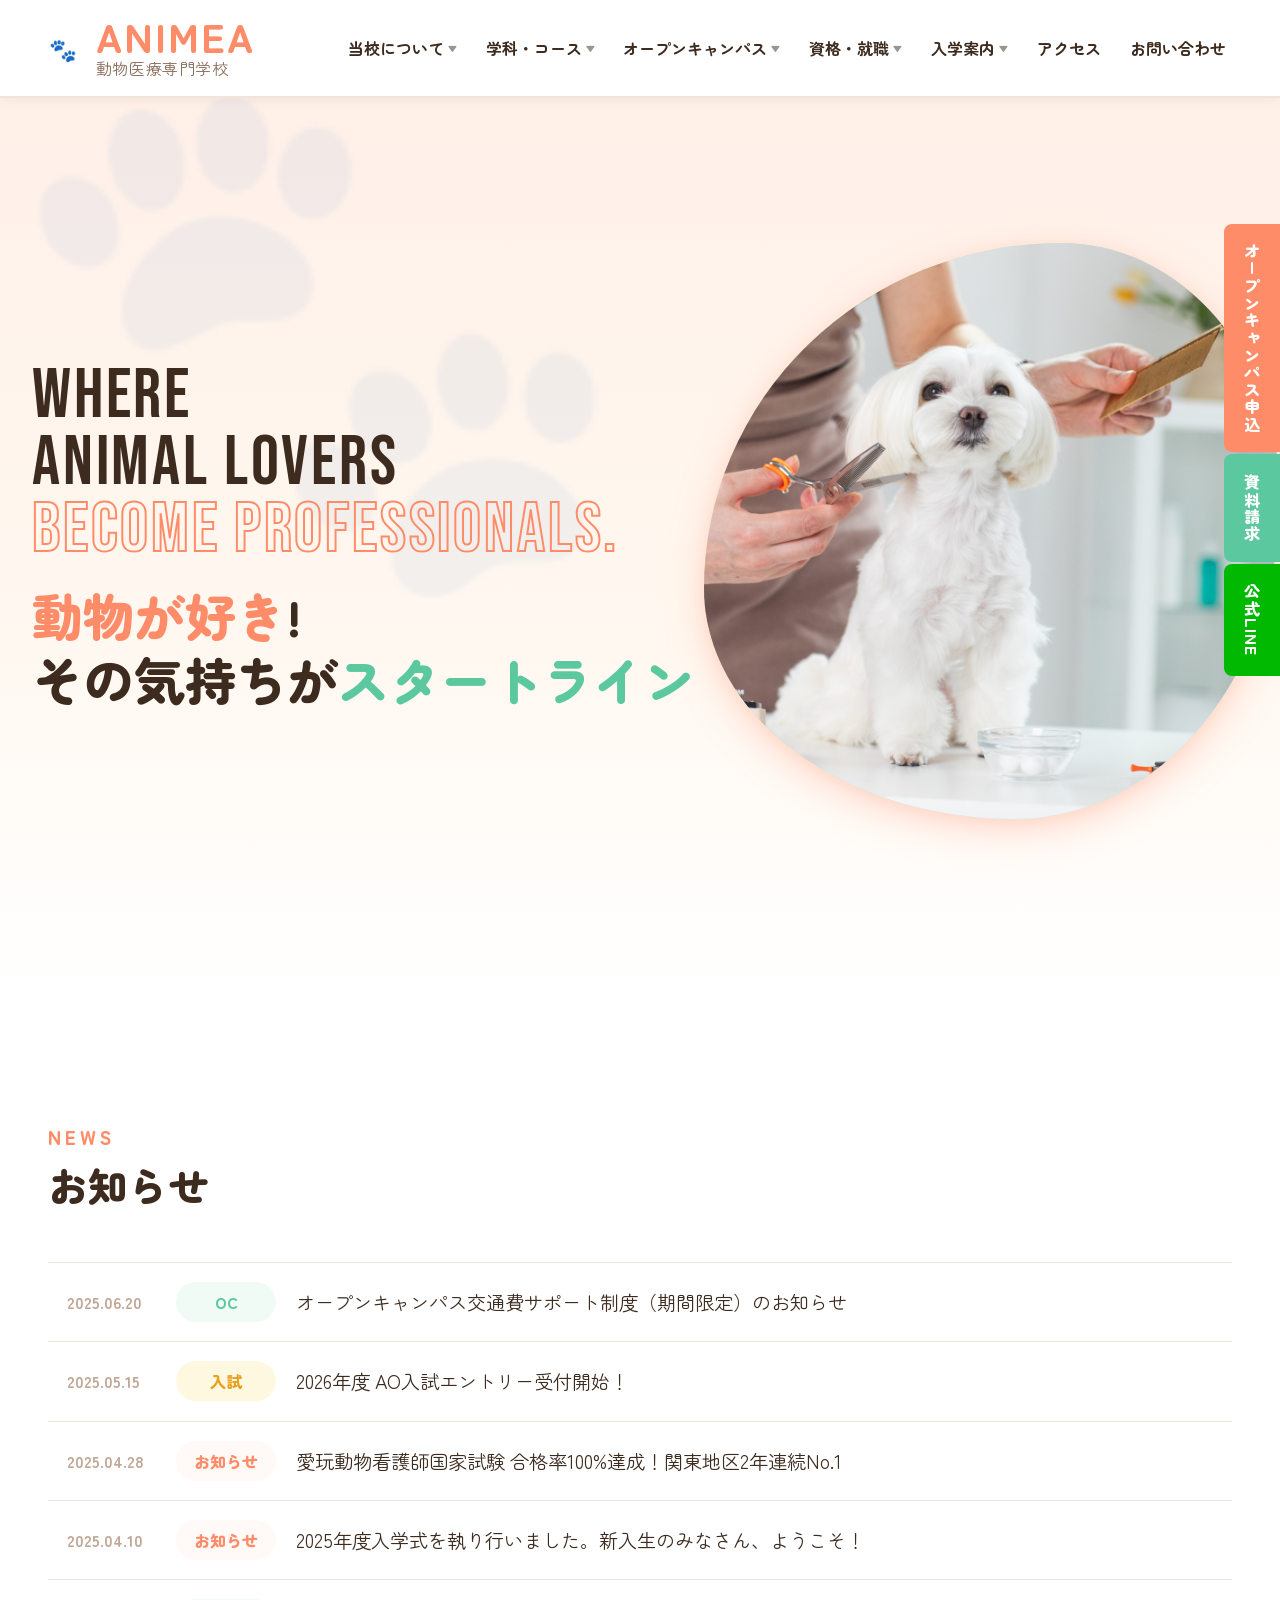
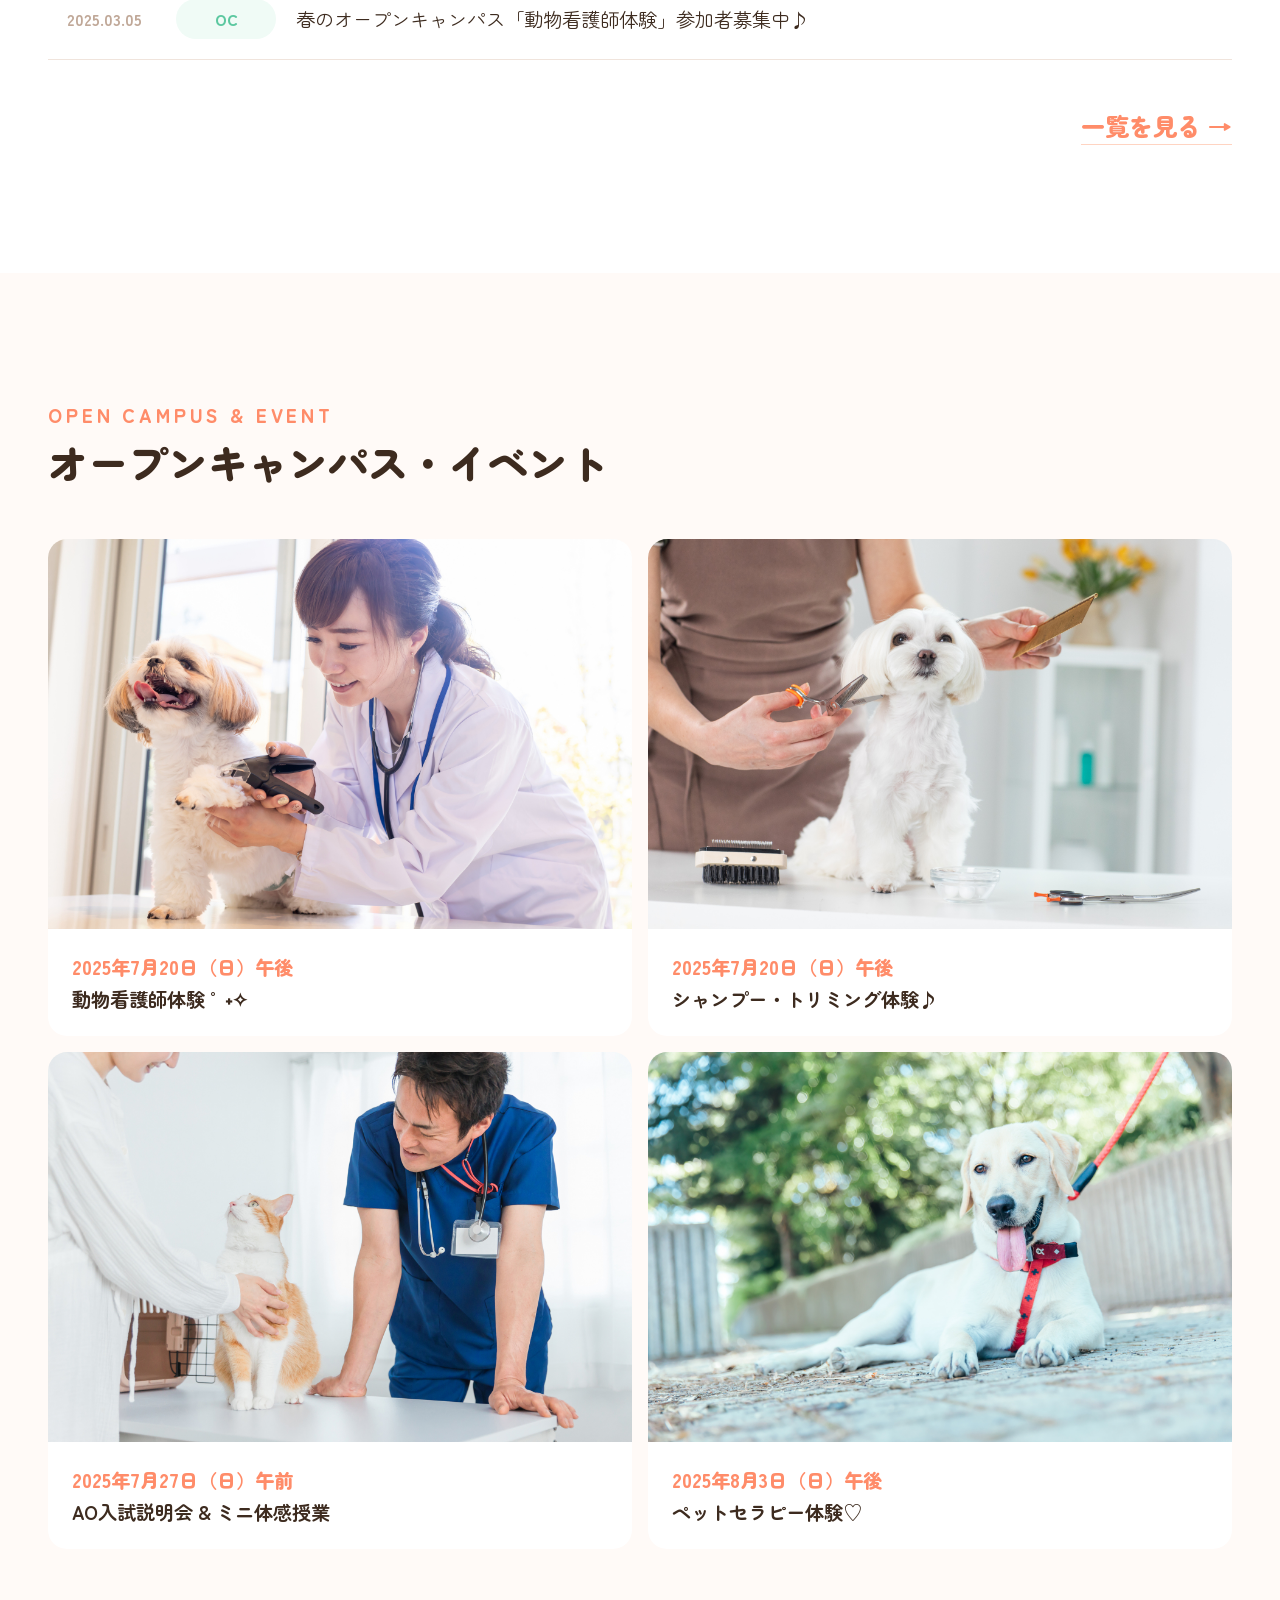
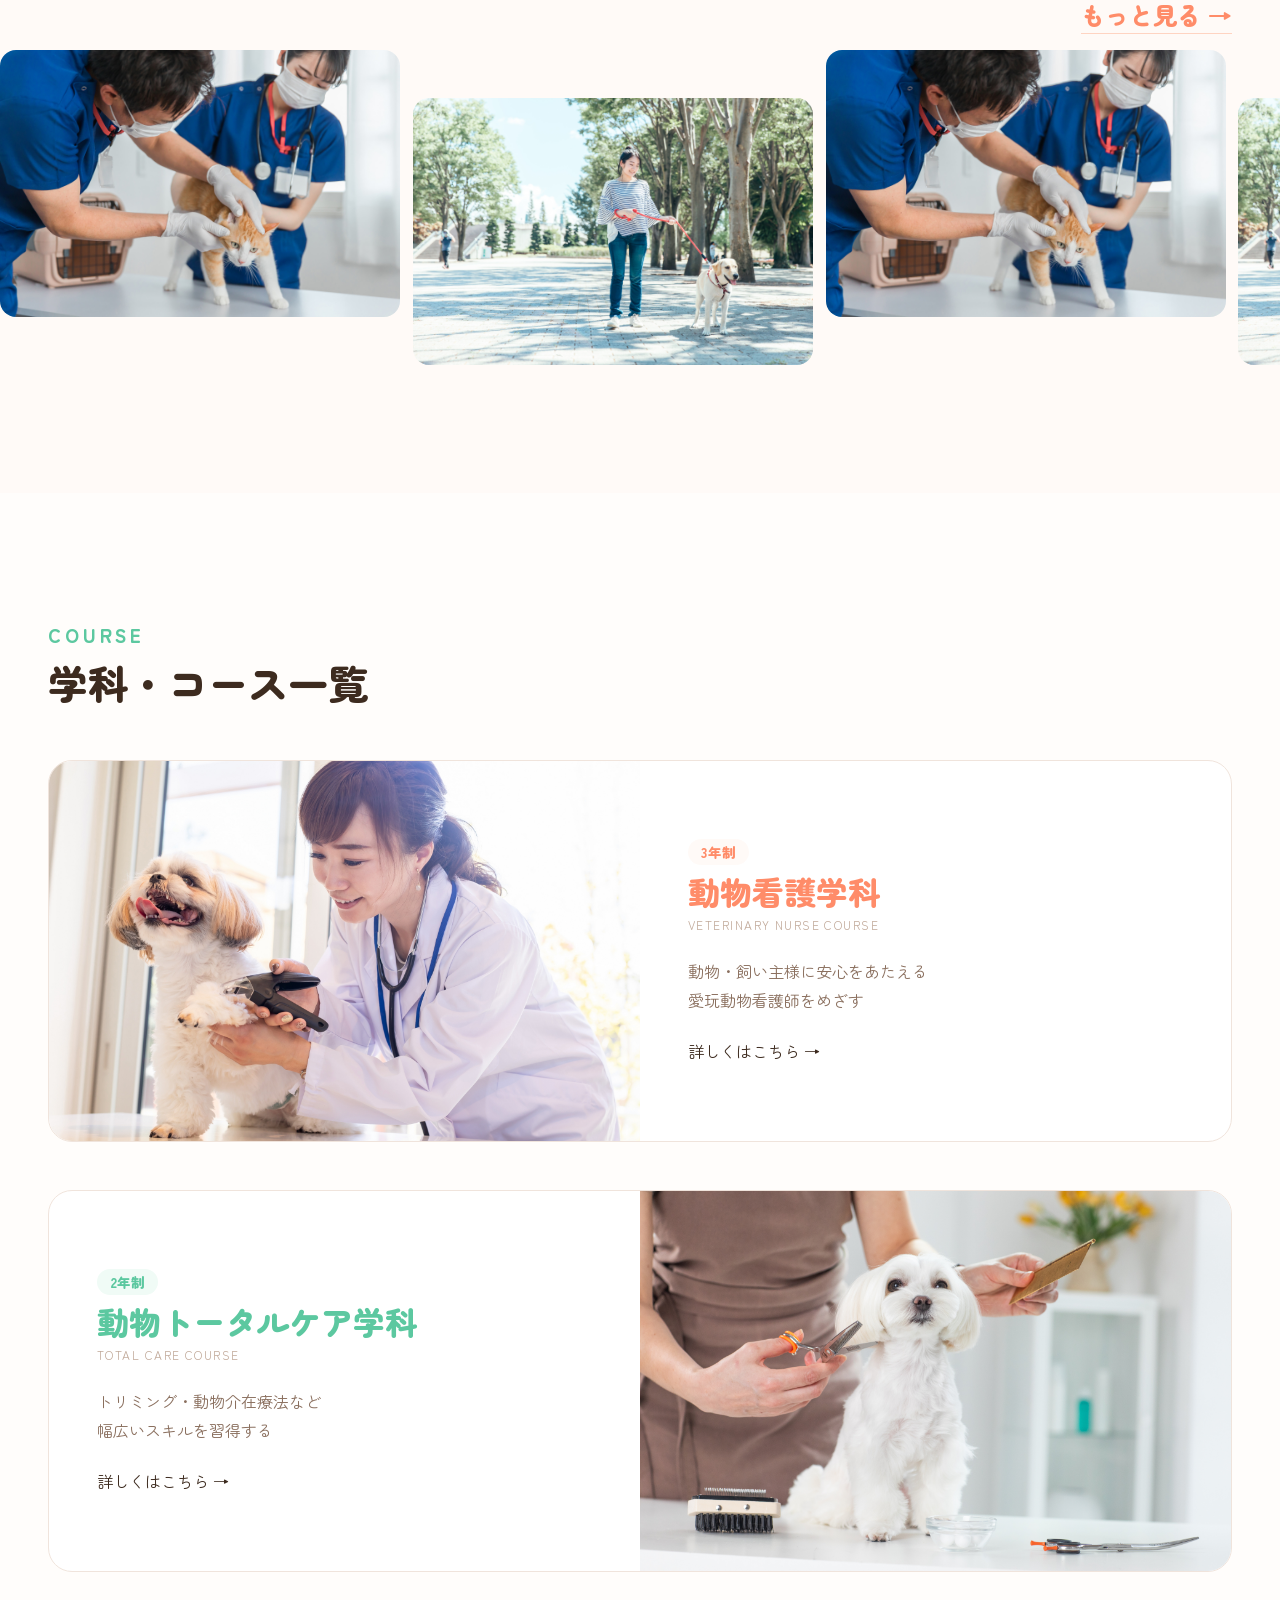
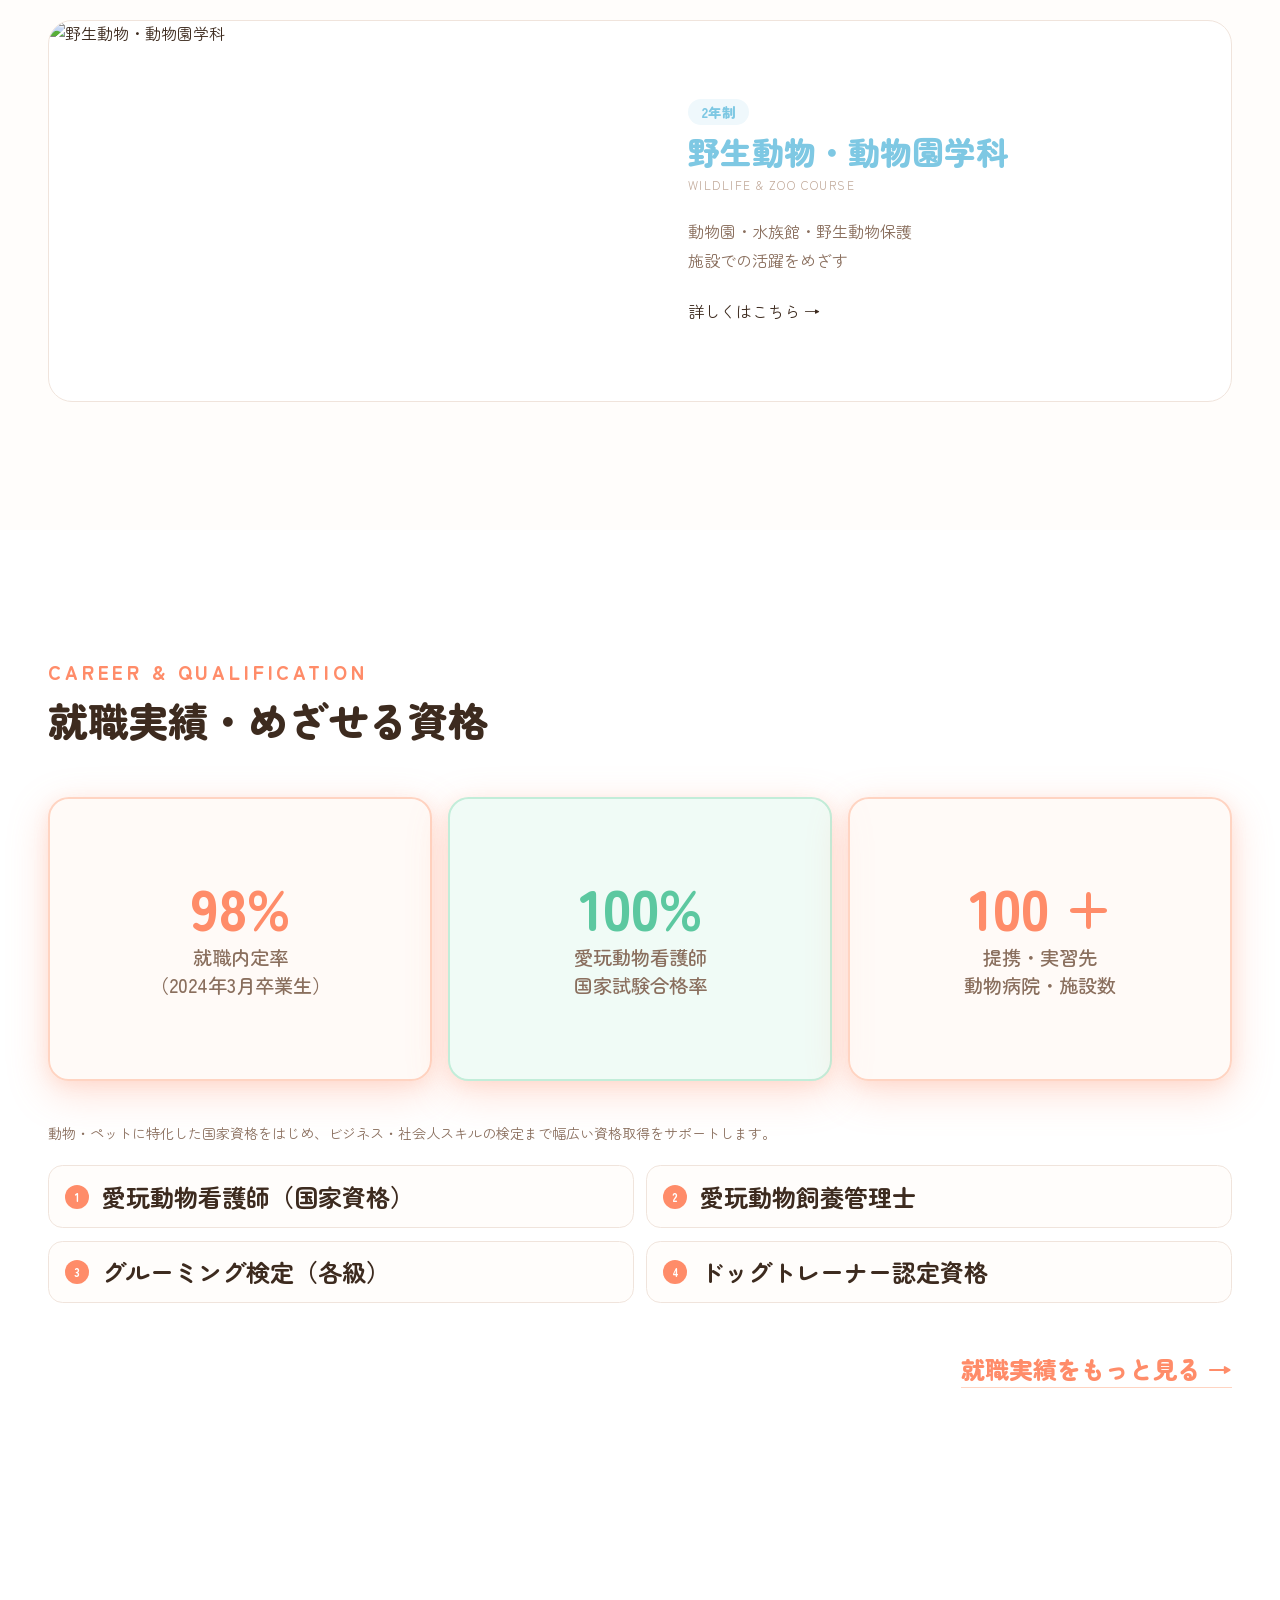
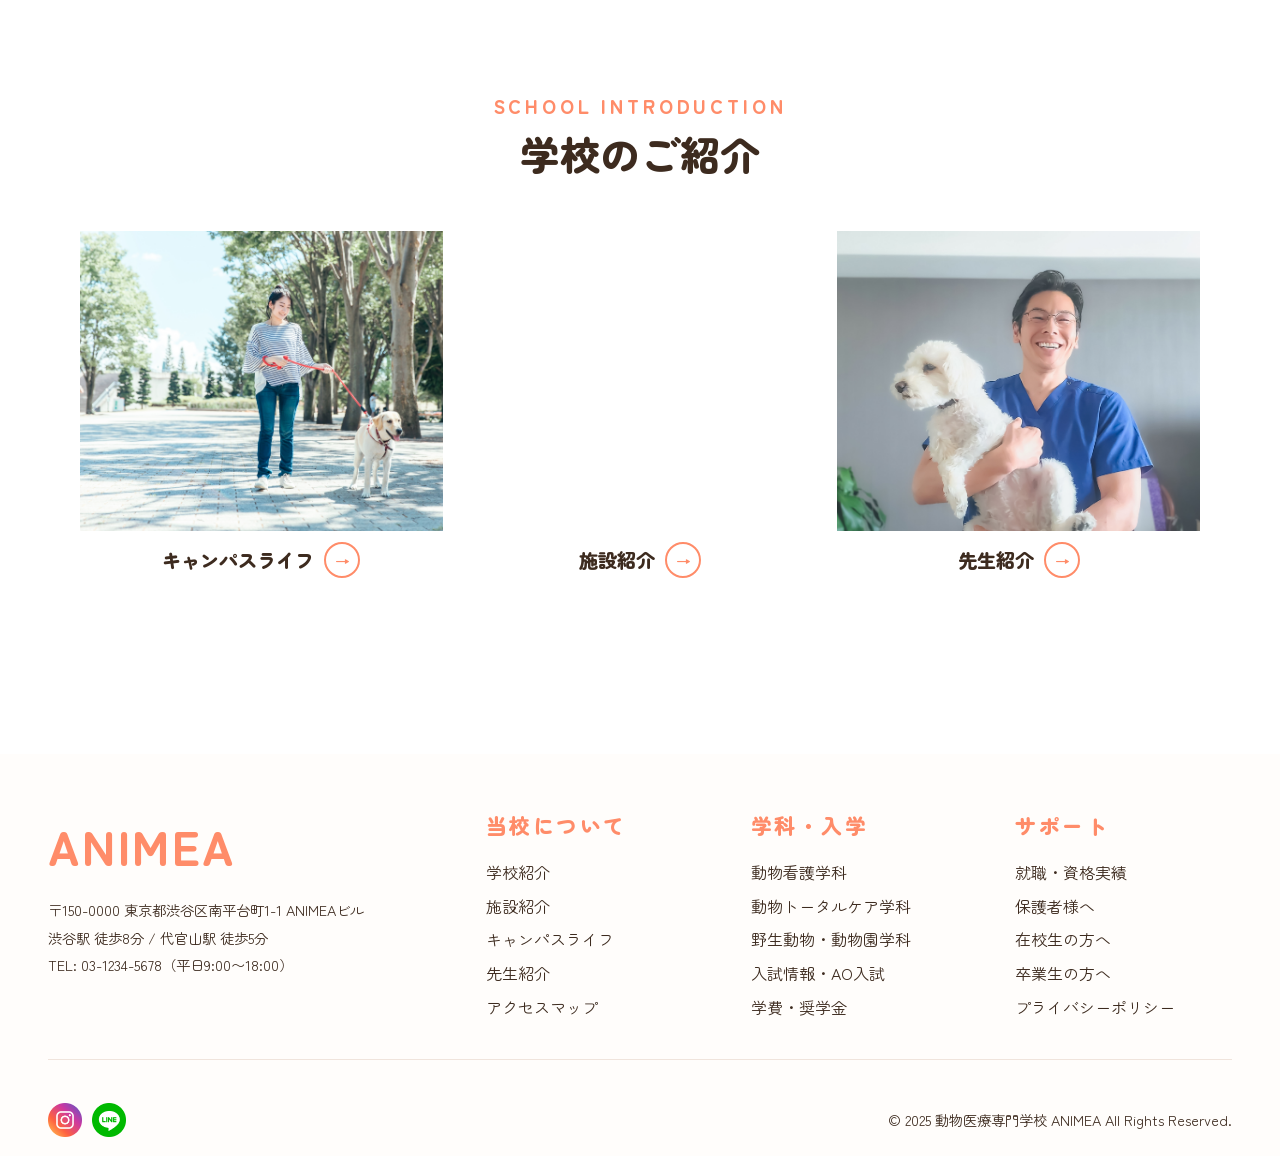
==== index.html @ 214a4a72 "campus-links" ====
<!doctype html>
<html lang="ja">
  <head>
    <meta charset="UTF-8" />
    <meta name="viewport" content="width=device-width, initial-scale=1.0" />
    <title>動物医療専門学校 ANIMEA</title>
    <meta
      name="description"
      content=" ANIMEAは、動物たちへの愛情をプロフェッショナルな力へと育てる専門学校。<br />
            あなたの「好き」を仕事にしよう！"
    />
    <!-- Google Fonts -->
    <link rel="preconnect" href="https://fonts.googleapis.com" />
    <link rel="preconnect" href="https://fonts.gstatic.com" crossorigin />
    <link
      href="https://fonts.googleapis.com/css2?family=Zen+Maru+Gothic&display=swap"
      rel="stylesheet"
    />
    <link href="https://fonts.googleapis.com/css2?family=Bebas+Neue&display=swap" rel="stylesheet">
    <!-- スタイルシート -->
    <link rel="stylesheet" href="style.css" />
  </head>
  <body>
    <!-- ===================================================
     HEADER
=================================================== -->
    <header id="header">
      <!-- メインヘッダー行 -->
      <div class="header-main">
        <!-- ロゴ -->
        <a href="/" class="logo">
          <div class="logo-icon">🐾</div>
          <div>
            <div class="logo-name">ANIMEA</div>
            <div class="logo-sub">動物医療専門学校</div>
          </div>
        </a>
        <!-- ハンバーガーボタン（1200px以下で表示） -->
        <button
          class="hamburger"
          id="hamburger"
          aria-label="メニューを開く"
          aria-expanded="false"
        >
          <span></span>
          <span></span>
          <span></span>
        </button>
        <!-- グローバルナビ -->
        <nav class="gnav-wrap" id="gnavWrap">
          <ul class="gnav">
            <li>
              <a href="#">当校について <span class="gnav-arrow">▼</span></a>
              <div class="dropdown">
                <a href="#">学校紹介</a>
                <a href="#">施設紹介</a>
                <a href="#">キャンパスライフ</a>
                <a href="#">先生紹介</a>
                <a href="#">クラブ・課外活動</a>
              </div>
            </li>
            <li>
              <a href="#">学科・コース <span class="gnav-arrow">▼</span></a>
              <div class="dropdown">
                <a href="#">動物看護学科</a>
                <a href="#">動物トータルケア学科</a>
                <a href="#">野生動物・動物園学科</a>
              </div>
            </li>
            <li>
              <a href="#"
                >オープンキャンパス <span class="gnav-arrow">▼</span></a
              >
              <div class="dropdown">
                <a href="#">OC・イベント一覧</a>
                <a href="#">オンラインOC</a>
                <a href="#">学校見学・個別相談</a>
                <a href="#">進路相談会</a>
              </div>
            </li>
            <li>
              <a href="#">資格・就職 <span class="gnav-arrow">▼</span></a>
              <div class="dropdown">
                <a href="#">めざせる資格</a>
                <a href="#">就職実績</a>
                <a href="#">卒業生メッセージ</a>
              </div>
            </li>
            <li>
              <a href="#">入学案内 <span class="gnav-arrow">▼</span></a>
              <div class="dropdown">
                <a href="#">入試情報</a>
                <a href="#">AO入試</a>
                <a href="#">募集要項</a>
                <a href="#">学費・奨学金</a>
                <a href="#">エントリーフォーム</a>
              </div>
            </li>
            <li><a href="#">アクセス</a></li>
            <li><a href="#">お問い合わせ</a></li>
          </ul>
        </nav>
      </div>
    </header>

    <!-- 固定サイドボタン -->
    <div class="side-btns">
      <a href="#" class="side-btn side-oc">オープンキャンパス申込</a>
      <a href="#" class="side-btn side-doc">資料請求</a>
      <a href="#" class="side-btn side-line">公式LINE</a>
    </div>

    <!-- ===================================================
     HERO / メインビジュアル
=================================================== -->
    <section class="hero">
      <div class="hero-bg-paw">🐾</div>
      <div class="hero-inner">
        <!-- テキスト -->
        <div class="hero-text">
          <div class="hero-en-catch">
  <span>WHERE</span>
  <span>ANIMAL LOVERS</span>
  <span class="hero-en-accent">BECOME PROFESSIONALS.</span>
</div>
          <h1 class="hero-title">
            <span class="c-pink">動物が好き</span>!<br />
            その気持ちが<span class="c-green">スタートライン</span>
          </h1>
        </div>

        <!-- ビジュアル -->
        <div class="hero-visual">
          <div class="hero-img" id="heroSlider">
            <div class="hero-slide active">
              <div class="hero-slide-placeholder slide-bg-1">
                <img src="image/nursing.jpg" alt="" />
              </div>
            </div>
            <div class="hero-slide">
              <div class="hero-slide-placeholder slide-bg-2">
                <img src="image/trimming.jpg" alt="" />
              </div>
            </div>
            <div class="hero-slide">
              <div class="hero-slide-placeholder slide-bg-2">
                <img src="image/teacher.jpg" alt="" />
              </div>
            </div>
          
    </div>
      </div>
    </section>

    <!-- ===================================================
     お知らせ
=================================================== -->
    <section class="section" id="news">
      <div class="container">
        <div class="sec-head reveal">
          <div class="sec-head-left">
            <div class="sec-en">NEWS</div>
            <div class="sec-title">お知らせ</div>
          </div>
          
        </div>
        <div class="news-list reveal">
          <div class="news-item">
            <span class="news-date">2025.06.20</span>
            <span class="news-tag oc">OC</span>
            <span class="news-text"
              >オープンキャンパス交通費サポート制度（期間限定）のお知らせ</span
            >
          </div>
          <div class="news-item">
            <span class="news-date">2025.05.15</span>
            <span class="news-tag nyuushi">入試</span>
            <span class="news-text">2026年度 AO入試エントリー受付開始！</span>
          </div>
          <div class="news-item">
            <span class="news-date">2025.04.28</span>
            <span class="news-tag">お知らせ</span>
            <span class="news-text"
              >愛玩動物看護師国家試験 合格率100%達成！関東地区2年連続No.1</span
            >
          </div>
          <div class="news-item">
            <span class="news-date">2025.04.10</span>
            <span class="news-tag">お知らせ</span>
            <span class="news-text"
              >2025年度入学式を執り行いました。新入生のみなさん、ようこそ！</span
            >
          </div>
          <div class="news-item">
            <span class="news-date">2025.03.05</span>
            <span class="news-tag oc">OC</span>
            <span class="news-text"
              >春のオープンキャンパス「動物看護師体験」参加者募集中♪</span
            >
          </div>
        </div>
        <div style="text-align: right; margin-top: 3rem">
        <a href="#" class="more-link">一覧を見る →</a>
      </div>
      </div>
      
      
    </section>

    <!-- ===================================================
     オープンキャンパス・イベント
=================================================== -->
    <section class="section" id="oc">
      <div class="container">
        <div class="sec-head reveal">
          <div class="sec-head-left">
            <div class="sec-en">OPEN CAMPUS &amp; EVENT</div>
            <div class="sec-title">オープンキャンパス・イベント</div>
          </div>

        </div>
        <div class="oc-grid">
          <div class="oc-card reveal d1">
            <div class="oc-thumb">
              <img src="image/nursing.jpg" alt="" />
            </div>
            <div class="oc-body">
              <div class="oc-date">2025年7月20日（日）午後</div>
              <div class="oc-name">動物看護師体験 °˖✧</div>
            </div>
          </div>
          <div class="oc-card reveal d2">
            <div class="oc-thumb">
              <img src="image/trimming.jpg" alt="" />
            </div>
            <div class="oc-body">
              <div class="oc-date">2025年7月20日（日）午後</div>
              <div class="oc-name">シャンプー・トリミング体験♪</div>
            </div>
          </div>
          <div class="oc-card reveal d3">
            <div class="oc-thumb">
              <img src="image/AO.jpg" alt="" />
            </div>
            <div class="oc-body">
              <div class="oc-date">2025年7月27日（日）午前</div>
              <div class="oc-name">AO入試説明会 &amp; ミニ体感授業</div>
            </div>
          </div>
          <div class="oc-card reveal d4">
            <div class="oc-thumb">
              <img src="image/therapy.jpg" alt="" />
            </div>
            <div class="oc-body">
              <div class="oc-date">2025年8月3日（日）午後</div>
              <div class="oc-name">ペットセラピー体験♡</div>
            </div>
          </div>
        </div>
        <div style="text-align: right; margin-top: 3rem">
        <a href="#" class="more-link">もっと見る →</a>
      </div>
      </div>
      <div style="overflow: hidden">
        <div class="gallery-track">
          <div class="gallery-photo">
            <img src="image/campus1.jpg" alt="キャンパスの様子" />
          </div>
          <div class="gallery-photo">
            <img src="image/campus2.jpg" alt="キャンパスの様子" />
          </div>
          <div class="gallery-photo">
            <img src="image/campus1.jpg" alt="キャンパスの様子" />
          </div>
          <div class="gallery-photo">
            <img src="image/campus2.jpg" alt="キャンパスの様子" />
          </div>
          <div class="gallery-photo">
            <img src="image/campus1.jpg" alt="キャンパスの様子" />
          </div>
          <div class="gallery-photo">
            <img src="image/campus2.jpg" alt="キャンパスの様子" />
          </div>
        </div>
            
    </section>



    <!-- ===================================================
     学科・コース紹介
=================================================== -->
    <section class="section" id="course">
      <div class="container">
        <div class="sec-head reveal">
          <div class="sec-head-left">
            <div class="sec-en green">COURSE</div>
            <div class="sec-title">学科・コース一覧</div>
          </div>
        </div>
        <div class="course-list"> 
          <!-- 動物看護学科 -->
           <div class="course-item reveal d1">
    <div class="course-item-img">
      <img src="image/nursing.jpg" alt="動物看護学科">
    </div>
    <div class="course-item-body">
      <div class="course-item-head" data-color="peach">
        <span class="course-year">3年制</span>
        <div class="course-name">動物看護学科</div>
        <div class="course-name-en">VETERINARY NURSE COURSE</div>
      </div>
      <p class="course-item-desc">動物・飼い主様に安心をあたえる<br>愛玩動物看護師をめざす</p>
      <a href="#" class="course-link">詳しくはこちら <span>→</span></a>
    </div>
  </div>

  <!-- 動物トータルケア学科 -->
  <div class="course-item reverse reveal d2">
    <div class="course-item-img">
      <img src="image/trimming.jpg" alt="動物トータルケア学科">
    </div>
    <div class="course-item-body">
      <div class="course-item-head" data-color="green">
        <span class="course-year">2年制</span>
        <div class="course-name">動物トータルケア学科</div>
        <div class="course-name-en">TOTAL CARE COURSE</div>
      </div>
      <p class="course-item-desc">トリミング・動物介在療法など<br>幅広いスキルを習得する</p>
      <a href="#" class="course-link g">詳しくはこちら <span>→</span></a>
    </div>
  </div>

  <!-- 野生動物・動物園学科 -->
  <div class="course-item reveal d3">
    <div class="course-item-img">
      <img src="image/zoo.jpg" alt="野生動物・動物園学科">
    </div>
    <div class="course-item-body">
      <div class="course-item-head" data-color="sky">
        <span class="course-year">2年制</span>
        <div class="course-name">野生動物・動物園学科</div>
        <div class="course-name-en">WILDLIFE &amp; ZOO COURSE</div>
      </div>
      <p class="course-item-desc">動物園・水族館・野生動物保護<br>施設での活躍をめざす</p>
      <a href="#" class="course-link s">詳しくはこちら <span>→</span></a>
    </div>
  </div>

</div>
</div>
    </section>

    <!-- ===================================================
     就職・資格実績
=================================================== -->
    <section class="section" id="career">
      <div class="container">
        <div class="sec-head reveal">
          <div class="sec-head-left">
            <div class="sec-en">CAREER &amp; QUALIFICATION</div>
            <div class="sec-title">就職実績・めざせる資格</div>
          </div>
        </div>
        <div class="career-inner">
          <!-- 数字 -->
          <div class="reveal">
            <div class="career-nums">
              <div class="cnum-card">
                <div class="cnum-n">98%</div>
                <div class="cnum-l">就職内定率<br />（2024年3月卒業生）</div>
              </div>
              <div class="cnum-card g">
                <div class="cnum-n">100%</div>
                <div class="cnum-l">愛玩動物看護師<br />国家試験合格率</div>
              </div>
              <div class="cnum-card">
                <div class="cnum-n">100 +</div>
                <div class="cnum-l">提携・実習先<br />動物病院・施設数</div>
              </div>
          </div>

          <!-- 資格 -->
          <div class="reveal">
            <p
              style="
                font-size: 0.88rem;
                color: var(--text-mid);
                line-height: 1.8;
                margin-bottom: 1.2rem;
              "
            >
              動物・ペットに特化した国家資格をはじめ、ビジネス・社会人スキルの検定まで幅広い資格取得をサポートします。
            </p>
            <div class="qual-list">
              <div class="qual-item">
                <div class="qual-num">1</div>
                <div class="qual-name">愛玩動物看護師（国家資格）</div>
              </div>
              <div class="qual-item">
                <div class="qual-num">2</div>
                <div class="qual-name">愛玩動物飼養管理士</div>
              </div>
              <div class="qual-item">
                <div class="qual-num">3</div>
                <div class="qual-name">グルーミング検定（各級）</div>
              </div>
              <div class="qual-item">
                <div class="qual-num">4</div>
                <div class="qual-name">ドッグトレーナー認定資格</div>
              </div>
            </div>
          </div>
        </div>
        <div style="text-align: right; margin-top: 3rem">
        <a href="#" class="more-link">就職実績をもっと見る →</a>
      </div>
      </div>
      
    </section>

    <!-- ===================================================
    キャンパスライフ ナビバナー
　　=================================================== -->
    <section class="section" id="campus-links">
      <div class="container">
        <div class="sec-head campus reveal">
          <div class="sec-head-left">
            <div class="sec-en">SCHOOL INTRODUCTION</div>
            <div class="sec-title">学校のご紹介</div>
          </div>
        </div>
        <div class="campus-grid">
          <a href="#" class="campus-btn reveal d1">
            <div class="campus-btn-icon">
              <img src="image/campus2.jpg" alt="" />
            </div>
            <div class="campus-btn-ja">キャンパスライフ</div>
          </a>
          <a href="#" class="campus-btn reveal d2">
            <div class="campus-btn-icon">
              <img src="image/facility.jpeg" alt="" />
            </div>
            <div class="campus-btn-ja">施設紹介</div>
          </a>
          <a href="#" class="campus-btn reveal d3">
            <div class="campus-btn-icon">
              <img src="image/teacher.jpg" alt="" />
            </div>
            <div class="campus-btn-ja">先生紹介</div>
          </a>
        </div>
      </div>
    </section>

    <!-- ===================================================
     FOOTER
=================================================== -->
    <footer>
      <div class="ft-inner">
        <div class="ft-top">
          <!-- ブランド -->
          <div>
            <div class="ft-logo">
              <div class="ft-logo-name">ANIMEA</div>
            </div>
            <p class="ft-address">
              〒150-0000 東京都渋谷区南平台町1-1 ANIMEAビル<br />
              渋谷駅 徒歩8分 / 代官山駅 徒歩5分<br />
              TEL: 03-1234-5678（平日9:00〜18:00）<br />
            </p>
          </div>

          <!-- リンク：当校について -->
          <div>
            <div class="ft-col-title">当校について</div>
            <ul class="ft-col-links">
              <li><a href="#">学校紹介</a></li>
              <li><a href="#">施設紹介</a></li>
              <li><a href="#">キャンパスライフ</a></li>
              <li><a href="#">先生紹介</a></li>
              <li><a href="#">アクセスマップ</a></li>
            </ul>
          </div>

          <!-- リンク：学科・入学 -->
          <div>
            <div class="ft-col-title">学科・入学</div>
            <ul class="ft-col-links">
              <li><a href="#">動物看護学科</a></li>
              <li><a href="#">動物トータルケア学科</a></li>
              <li><a href="#">野生動物・動物園学科</a></li>
              <li><a href="#">入試情報・AO入試</a></li>
              <li><a href="#">学費・奨学金</a></li>
            </ul>
          </div>

          <!-- リンク：サポート -->
          <div>
            <div class="ft-col-title">サポート</div>
            <ul class="ft-col-links">
              <li><a href="#">就職・資格実績</a></li>
              <li><a href="#">保護者様へ</a></li>
              <li><a href="#">在校生の方へ</a></li>
              <li><a href="#">卒業生の方へ</a></li>
              <li><a href="#">プライバシーポリシー</a></li>
            </ul>
          </div>
        </div>

        <!-- コピーライト -->
        <div class="ft-bottom">
          <div class="ft-sns">
            <a href="#">
              <img src="image/instagram_logo.png" alt="公式Instagram" />
            </a>
            <a href="#">
              <img src="image/line_logo_icon.png" alt="公式LINE" />
            </a>
          </div>
          <div>© 2025 動物医療専門学校 ANIMEA All Rights Reserved.</div>
        </div>
      </div>
    </footer>

    <!-- JavaScript -->
    <script src="script.js"></script>
  </body>
</html>
---- style.css ----
/* ===================================================
   CSS CUSTOM PROPERTIES（カラー変数）
=================================================== */
:root {
  --peach:     #FF8C69;
  --peach-d:   #E8714E;
  --peach-lt:  #FFD4C2;
  --peach-bg:  #fff5f083;
  --mint:      #5CC8A0;
  --mint-lt:   #C2EDD9;
  --mint-bg:   #F0FBF6;
  --yellow:    #FFD166;
  --sky:       #7EC8E3;
  --cream:     #fffbf781;
  --border:    #F0E4DC;
  --text:      #3D2B1F;
  --text-mid:  #8A6F5E;
  --text-lt:   #C0A898;
  --white:     #ffffff88;
}

/* ===================================================
   RESET & BASE
=================================================== */
* { margin: 0; padding: 0; box-sizing: border-box; }
html { scroll-behavior: smooth; }
body {
  font-family: "Zen Maru Gothic",'M PLUS Rounded 1c', 'Noto Sans JP', sans-serif;
  background: var(--white);
  color: var(--text);
  overflow-x: hidden;
}
a { text-decoration: none; color: inherit; }
img { display: block; max-width: 100%; }

/* ===================================================
   HEADER & GLOBAL NAV
=================================================== */
#header {
  position: fixed; top: 0; left: 0; right: 0; z-index: 200;
  background: rgba(255, 255, 255, 0.97);
  border-bottom: 2px solid var(--border);
  box-shadow: 0 2px 12px rgba(61, 43, 31, 0.06);
}

.topbar-link {
  color: white;
  padding: 0.35rem 1.1rem;
  border-left: 1px solid rgba(255, 255, 255, 0.25);
  transition: background 0.15s;
}

.topbar-link:hover { background: rgba(255, 255, 255, 0.15); }

/* main header row */
.header-main {
  display: flex; align-items: center;
  justify-content: space-between;
  padding: 1rem 2.5rem;
}

.logo { display: flex; align-items: center; gap: 0.6rem; }

.logo-icon {
  width: 46px; 
  height: 46px;
  display: flex; 
  align-items: center; 
  justify-content: center;
  font-size: 1.4rem;
}

.logo-name {
  font-size: 2.5rem; font-weight: 900;
  color: var(--peach); letter-spacing: 0.05em; line-height: 1;
}

.logo-sub {
  font-size: 1rem; 
  color: var(--text-mid); 
  letter-spacing: 0.04em;
}
/* ハンバーガーボタン */
.hamburger {
  display: none;
  flex-direction: column;
  justify-content: center;
  gap: 5px;
  width: 44px; height: 44px;
  background: none; border: none;
  cursor: pointer; padding: 8px;
  border-radius: 0.5rem;
  transition: background 0.15s;
  z-index: 250;
  flex-shrink: 0;
}
.hamburger:hover { background: var(--peach-bg); }
.hamburger span {
  display: block;
  width: 100%; height: 2px;
  background: var(--text);
  border-radius: 2px;
  transition: transform 0.3s ease, opacity 0.3s ease;
  transform-origin: center;
}
/* ✕ 変形 */
.hamburger.open span:nth-child(1) { transform: translateY(7px) rotate(45deg); }
.hamburger.open span:nth-child(2) { opacity: 0; transform: scaleX(0); }
.hamburger.open span:nth-child(3) { transform: translateY(-7px) rotate(-45deg); }

/* ドロワー */
@media (max-width: 1200px) {
  .gnav          { display: none; }
  .gnav-wrap {
    position: fixed;
    top: 0; right: 0;
    width: min(320px, 85vw);
    height: 100dvh;
    background: white;
    box-shadow: -4px 0 24px rgba(61, 43, 31, 0.12);
    overflow-y: auto;
    padding: 5rem 1.5rem 2rem;
    transform: translateX(100%);
    transition: transform 0.35s cubic-bezier(0.4, 0, 0.2, 1);
    z-index: 240;
  }
  .gnav-wrap.open { 
    transform: translateX(0); }

  .gnav-overlay {
    position: fixed;
    inset: 0;
    background: rgba(61, 43, 31, 0.35);
    z-index: 100;
    opacity: 0;
    pointer-events: none;
    transition: opacity 0.3s;
  }
  .gnav-overlay.open { opacity: 1; pointer-events: all; }

  .gnav { flex-direction: column; gap: 0; }
  .gnav > li > a {
    padding: 0.9rem 0.5rem;
    border-bottom: 1px solid var(--border);
    justify-content: space-between;
  }
  


  /* ドロップダウン → アコーディオン */
  .dropdown {
    position: static;
    transform: none;
    opacity: 1;
    pointer-events: all;
    box-shadow: none;
    border: none;
    border-radius: 0;
    padding: 0 0 0 1rem;
    background: var(--peach-bg);
    max-height: 0;
    overflow: hidden;
    transition: max-height 0.3s ease;
    min-width: unset;
  }
  .gnav > li.open .dropdown { max-height: 400px; }
  .dropdown a {
    padding: 0.7rem 1rem;
    font-size: 0.9rem;
    border-bottom: 1px solid var(--border);
  }

  .hamburger { display: flex; }
  .header-ctas { display: none; }
  .header-main { padding: 1rem 1.5rem; }
  /* 以降の既存レスポンシブ設定も 1024px → 1200px に変更 */
}
/* global nav */
.gnav { display: flex; align-items: center; gap: 0; list-style: none; }
.gnav > li { position: relative; }

.gnav > li > a {
  display: flex; align-items: center; gap: 0.25rem;
  padding: 0.6rem 0.9rem;
  font-size: 1rem; 
  font-weight: 700;
  color: var(--text); transition: color 0.15s; white-space: nowrap;
}

.gnav > li > a:hover { color: var(--peach); }

.gnav-arrow { font-size: 0.55rem; opacity: 0.5; margin-top: 1px; }

/* dropdown */
.dropdown {
  position: absolute; top: 100%; left: 50%;
  transform: translateX(-50%) translateY(8px);
  background: white;
  border: 1.5px solid var(--border);
  border-radius: 1rem; padding: 0.5rem 0; min-width: 200px;
  box-shadow: 0 8px 30px rgba(61, 43, 31, 0.1);
  opacity: 0; pointer-events: none;
  transition: opacity 0.2s, transform 0.2s;
  z-index: 300;
}

.gnav > li:hover .dropdown {
  opacity: 1; pointer-events: all;
  transform: translateX(-50%) translateY(0);
}

.dropdown a {
  display: block; 
  padding: 0.55rem 1.5rem;
  font-size: 0.9rem; 
  font-weight: 500; 
  color: var(--text);
  transition: 0.15s, color 0.15s;
}

.dropdown a:hover { background: var(--peach-bg); color: var(--peach); }

.hcta {
  display: flex; align-items: center; gap: 0.35rem;
  padding: 0.5rem 1.1rem; border-radius: 100px;
  font-size: 0.78rem; font-weight: 800; white-space: nowrap;
  transition: transform 0.15s, box-shadow 0.15s;
}

.hcta:hover { transform: translateY(-2px); }

.hcta-oc {
  background: linear-gradient(135deg, var(--peach), #FF6B6B);
  color: white; box-shadow: 0 3px 12px rgba(255, 140, 105, 0.3);
}

.hcta-oc:hover { box-shadow: 0 6px 18px rgba(255, 140, 105, 0.4); }

.hcta-doc {
  background: white; color: var(--peach);
  border: 2px solid var(--peach-lt);
}

.hcta-doc:hover { border-color: var(--peach); }

/* ===================================================
   FLOATING SIDE BUTTONS
=================================================== */
.side-btns {
  position: fixed; right: 0; top: 50%;
  transform: translateY(-50%);
  z-index: 150; display: flex; flex-direction: column; gap: 2px;
}

.side-btn {
  writing-mode: vertical-rl; text-orientation: mixed;
  padding: 1.2rem 1rem;
  font-size: 1rem; font-weight: 800; color: white;
  letter-spacing: 0.08em; 
  transition: padding-right 0.2s;
  cursor: pointer; 
  border-radius: 8px 0 0 8px;
}

.side-btn:hover { 
  padding-right: 0.9rem; }

.side-oc   { background: var(--peach); }
.side-doc  { background: var(--mint); }
.side-line { background: #00B900; }

/* ===================================================
   HERO / メインビジュアル
=================================================== */
.hero {
  margin-top: 95px;
  height: 100vh;
  position: relative;
  background: linear-gradient(to bottom, #FFF0E8 0%, #FFF8F0 60%, #FFFFFF 100%);
  overflow: hidden; min-height: 520px;
  display: flex; align-items: center;
}

.hero-bg-paw {
  position: absolute; 
  font-size: 32rem;
  left: 0; 
  top: -70px;
  opacity: 0.05; pointer-events: none;
  animation: drift 12s ease-in-out infinite; line-height: 1;
}

@keyframes drift {
  0%, 100% { transform: rotate(-5deg); }
  50%       { transform: rotate(-2deg); }
}

.hero-inner {
  position: relative; 
  z-index: 2; 
  align-items: center;
  max-width: 1400px; 
  margin: 0 auto;
  padding:0 2rem; 
  width: 100%;
}

.hero-text { 
  width: 65%;
  flex: 1; }

.hero-en-catch {
  display: flex;
  flex-direction: column;
  line-height: 0.95;
  margin-bottom: 1.2rem;
}

.hero-en-catch span {
  font-family: 'Bebas Neue', sans-serif;
  font-size: clamp(2.8rem, 5.5vw, 5.5rem);
  font-weight: 400;
  letter-spacing: 0.04em;
  color: var(--text);
  display: block;
}

.hero-en-accent {
  color: transparent !important;
  -webkit-text-stroke: 2px var(--peach);
}
.hero-catch-en {
  font-size: 0.72rem; font-weight: 800;
  color: var(--peach); letter-spacing: 0.2em; margin-bottom: 0.6rem;
}

.hero-title {
  font-size: clamp(2rem, 4vw, 3.4rem);
  font-weight: 900; line-height: 1.25;
  color: var(--text); margin-bottom: 1rem;
}

.hero-title .c-pink  { color: var(--peach); }
.hero-title .c-green { color: var(--mint); }

.hero-desc {
  font-size: 0.95rem; color: var(--text-mid);
  line-height: 1.9; margin-bottom: 1.6rem; font-weight: 400;
}

.hero-btns { display: flex; gap: 0.8rem; flex-wrap: wrap; }

.btn-filled {
  display: inline-flex; 
  align-items: center; 
  gap: 0.4rem;
  background: linear-gradient(135deg, var(--peach), #FF6B6B);
  color: white; 
  padding: 0.8rem 1.8rem;
  border-radius: 100px; 
  font-weight: 800; 
  font-size: 1rem;
  box-shadow: 0 4px 16px rgba(255, 140, 105, 0.35);
  transition: transform 0.2s, box-shadow 0.2s;
}

.btn-filled:hover {
  transform: translateY(-3px);
  box-shadow: 0 8px 24px rgba(255, 140, 105, 0.45);
}

.btn-ghost {
  display: inline-flex; align-items: center; gap: 0.4rem;
  background: white; color: var(--peach);
  padding: 0.8rem 1.8rem;
  border-radius: 100px; font-weight: 700; font-size: 0.88rem;
  border: 2px solid var(--peach-lt); transition: border-color 0.2s;
}

.btn-ghost:hover { border-color: var(--peach); }

/* hero stats */
.hero-stats { display: flex; 
  gap: 1.2rem; 
  margin-bottom: 1.8rem; }

.h-stat {
  width: 240px;
  text-align: center; 
  background: white;
  border-radius: 1rem; border: 1.5px solid var(--border);
  padding: 0.7rem 1.1rem;
  box-shadow: 0 2px 8px rgba(61, 43, 31, 0.05);
}

.h-stat-n { 
  font-size: 2.5rem; 
  font-weight: 900; color: var(--peach); 
  line-height: 1; 
  margin-top: 0.4rem;
}
.h-stat-l { 
  font-size: 1rem; 
  color: var(--text-lt); 
}

/* hero visual */
.hero-visual {
  width: 45%;
  flex-shrink: 0;
  position: absolute;
  top: -120px;
  right: 0;

}

.hero-img {
  width: 100%;
  aspect-ratio: 1 / 1;
  position: relative;
  overflow: hidden;
  border-radius: 62% 38% 46% 54% / 60% 44% 56% 40%;
  animation: blob-morph 8s ease-in-out infinite;
  box-shadow:
    0 12px 40px rgba(255, 140, 105, 0.28),
    0  4px 16px rgba(255, 140, 105, 0.14);
}
@keyframes blob-morph {
  0%   { border-radius: 62% 38% 46% 54% / 60% 44% 56% 40%; }
  25%  { border-radius: 40% 60% 55% 45% / 48% 62% 38% 52%; }
  50%  { border-radius: 53% 47% 38% 62% / 56% 40% 60% 44%; }
  75%  { border-radius: 45% 55% 62% 38% / 42% 58% 42% 58%; }
  100% { border-radius: 62% 38% 46% 54% / 60% 44% 56% 40%; }
}
/* スライドショー */
.hero-slide {
  position: absolute;
  inset: 0;
  opacity: 0;
  transition: opacity 0.9s ease-in-out;
}

.hero-slide.active { opacity: 1; }

.hero-slide img {
  width: 100%;
  height: 100%;
  object-fit: cover;
}

/* スライドがない場合のフォールバック（絵文字プレースホルダー） */
.hero-slide-placeholder {
  width: 100%; height: 100%;
  display: flex; align-items: center; justify-content: center;
  font-size: 7rem;
}
.hero-slide-placeholder img {
  position: absolute;
  inset: 0;
  width: 100%;
  height: 100%;
  object-fit: cover;
}
.slide-bg-1 { background: linear-gradient(135deg, #FFE8D6, #FFDBC9); }
.slide-bg-2 { background: linear-gradient(135deg, #C2EDD9, #A8DFC8); }
.slide-bg-3 { background: linear-gradient(135deg, #D5EEF7, #B8E0F0); }


.hero-float {
  position: absolute; background: white; border-radius: 1rem;
  padding: 0.75rem 1.1rem;
  box-shadow: 0 6px 20px rgba(0, 0, 0, 0.09);
  border: 1.5px solid var(--border); font-size: 0.75rem;
}

.hf1 { top: -1rem; right: -1rem; animation: bob 4s ease-in-out infinite; }
.hf2 { bottom: 1rem; left: -1.5rem; animation: bob 5s ease-in-out infinite reverse; }

.hf-icon  { font-size: 1.3rem; margin-bottom: 0.2rem; }
.hf-title { font-weight: 800; color: var(--text); }
.hf-sub   { color: var(--text-lt); font-size: 0.68rem; }

@keyframes bob {
  0%, 100% { transform: translateY(0); }
  50%       { transform: translateY(-7px); }
}

/* ===================================================
   paw
=================================================== */
/* 足跡：固定背景レイヤー */
.paw-bg {
  position: fixed;
  inset: 0;
  pointer-events: none;
  z-index: -1;
  overflow: hidden;
  /* ヒーローより下からのみ表示 */
  opacity: 0;
  transition: opacity 0.5s;
}
.paw-bg.visible { opacity: 1; }

.paw-bg span {
  position: absolute;
  font-size: 8rem;
  opacity: 0.06;
  user-select: none;
  transform: rotate(var(--rot));
}
.section,
footer {
  position: relative;
  z-index: 1;
}
/* ===================================================
   SECTION COMMON
=================================================== */
.section   { 
  padding: 8rem 0; }
.container { 
  max-width: 1280px; margin: 0 auto; padding: 0 3rem; }

.sec-head {
  display: flex; align-items: flex-end;
  justify-content: space-between;
  margin-bottom: 2rem; padding-bottom: 1rem;
}

.sec-head-left {}

.sec-en {
  font-size: 1.2rem; 
  font-weight: 800;
  letter-spacing: 0.2em; 
  color: var(--peach); 
  margin-bottom: 0.3rem;
}

.sec-en.green { color: var(--mint); }

.sec-title { font-size: 2.5rem; 
  font-weight: 900; 
  color: var(--text); }

.more-link {
  display: inline-flex; 
  align-items: center; gap: 0.3rem;
  font-size: 1.5rem; 
  font-weight: 800; 
  color: var(--peach);
  border-bottom: 1.5px solid var(--peach-lt); padding-bottom: 1px;
  transition: border-color 0.15s; white-space: nowrap;
}

.more-link:hover { border-color: var(--peach); }
.more-link.green { color: var(--mint); border-bottom-color: var(--mint-lt); }
.more-link.green:hover { border-bottom-color: var(--mint); }

/* ===================================================
   NEWS セクション
=================================================== */
#news { background: var(--white); }

.news-list { display: grid; gap: 0; }

.news-item {
  display: flex; align-items: center; gap: 1.2rem;
  padding: 1.2rem;
  border-bottom: 1px solid var(--border);
  transition: background 0.15s;
}

.news-item:hover { 
  background: var(--peach-bg); }
.news-item:first-child { 
  border-top: 1px solid var(--border); }

.news-date {
  font-size: 1rem; 
  font-weight: 700;
  color: var(--text-lt); white-space: nowrap;
  width: 90px; flex-shrink: 0;
}

.news-tag {
  background: var(--peach-bg); 
  color: var(--peach);
  padding: 0.5rem; 
  border-radius: 100px;
  font-size: 1rem; 
  font-weight: 800;
  white-space: nowrap;
  width: 100px; flex-shrink: 0;
  text-align: center;
  display: inline-block;
}

.news-tag.oc      { 
  background: var(--mint-bg); color: var(--mint); }
.news-tag.nyuushi { 
  background: #FFF8E1; color: #E8A020; }

.news-text { 
  font-size: 1.2rem; 
  color: var(--text); 
  transition: color 0.15s; 
  flex: 1; }
.news-item:hover .news-text { 
  color: var(--peach); }

/* ===================================================
   OC / イベント
=================================================== */
#oc { background: var(--peach-bg); }

.oc-grid {
  display: grid; grid-template-columns: repeat(2, 1fr); gap: 1rem;
}

.oc-card {
  border-radius: 1.2rem;
  overflow: hidden;
  transition: transform 0.2s, box-shadow 0.2s; 
  cursor: pointer;
}

.oc-card:hover {
  transform: translateY(-4px);
  box-shadow: 0 10px 28px rgba(255, 140, 105, 0.15);
}

.oc-thumb {
  display: flex; 
}
.oc-thumb img{
  object-fit: cover;
  border-radius: 0;
}
.oc-body { 
  background: white;
  padding: 1.5rem; 
  font-size: 1rem;}

.oc-date  { 
  font-size: 1.2rem; 
  font-weight: 800; 
  color: var(--peach); 
  margin-bottom: 0.3rem; }
.oc-name  { 
  font-size: 1.2rem; 
  font-weight: 700; color: var(--text); line-height: 1.4; }

/* ===================================================
   PHOTO GALLERY（在校生の様子）
=================================================== */
#gallery { background: white; overflow: hidden; }

.gallery-track {
  display: flex; 
  gap: 0.8rem;
  animation: slide 30s linear infinite; 
  margin-top: 1rem;
  width: max-content;
}

@keyframes slide {
  from { transform: translateX(0); }
  to   { transform: translateX(-50%); }
}

.gallery-photo {
  width: 400px; 
  height: auto; 
}
.gallery-photo:nth-child(2n){
  margin-top: 3rem;
}
.gallery-photo img{
  border-radius: 1rem;
}
/* ===================================================
   COURSE / 学科
=================================================== */
#course { background: var(--cream); }

.course-list {
  display: flex;
  flex-direction: column;
  gap: 3rem;
}

.course-item {
  display: grid;
  grid-template-columns: 1fr 1fr;
  border-radius: 1.5rem;
  overflow: hidden;
  border: 1.5px solid var(--border);
  background: white;
  transition: box-shadow 0.2s;
  cursor: pointer;
}

.course-item:hover {
  box-shadow: 0 16px 48px rgba(61, 43, 31, 0.1);
}

/* 偶数カード：画像を右に */
.course-item.reverse {
  direction: rtl;
}
.course-item.reverse > * {
  direction: ltr;
}

/* 画像エリア */
.course-item-img {
  height: 380px;
  overflow: hidden;
}

.course-item-img img {
  width: 100%;
  height: 100%;
  object-fit: cover;
  transition: transform 0.4s ease;
}

.course-item:hover .course-item-img img {
  transform: scale(1.04);
}

/* テキストエリア */
.course-item-body {
  padding: 3rem;
  display: flex;
  flex-direction: column;
  justify-content: center;
  gap: 1.5rem;
}

.course-item-head { display: flex; flex-direction: column; gap: 0.4rem; }

/* カラーバリエーション */
.course-item-head[data-color="peach"] .course-name { color: var(--peach); }
.course-item-head[data-color="green"] .course-name { color: var(--mint); }
.course-item-head[data-color="sky"]   .course-name { color: var(--sky); }

.course-item-head .course-year {
  display: inline-block;
  background: var(--peach-bg);
  color: var(--peach);
  padding: 0.2rem 0.8rem;
  border-radius: 100px;
  font-size: 0.85rem;
  font-weight: 800;
  width: fit-content;
}

.course-item-head[data-color="green"] .course-year {
  background: var(--mint-bg); color: var(--mint);
}
.course-item-head[data-color="sky"] .course-year {
  background: #EFF8FC; color: var(--sky);
}

.course-item-body .course-name {
  font-size: 2rem;
  font-weight: 900;
  line-height: 1.2;
}

.course-item-body .course-name-en {
  font-size: 0.75rem;
  color: var(--text-lt);
  letter-spacing: 0.12em;
}

.course-item-desc {
  font-size: 1rem;
  color: var(--text-mid);
  line-height: 1.8;
}

/* レスポンシブ */
@media (max-width: 768px) {
  .course-item,
  .course-item.reverse {
    grid-template-columns: 1fr;
    direction: ltr;
  }
  .course-item-img { height: 240px; }
  .course-item-body { padding: 2rem 1.5rem; }
  .course-item-body .course-name { font-size: 1.5rem; }
}

/* ===================================================
   就職・資格
=================================================== */
#career { background: var(--white); }
#career .more-link{
  text-align: center;
}
.career-inner {
  align-items: center;
}

.career-nums { 
  display: grid;
  grid-template-columns: repeat(3, 1fr); 
  gap: 1rem;
  margin-bottom: 40px; }

.cnum-card {
  animation: blob-morph 20s ease-in-out infinite;
  box-shadow: 0 12px 40px rgba(255, 140, 105, 0.28), 0 4px 16px rgba(255, 140, 105, 0.14);
  background: var(--peach-bg); border-radius: 1.3rem;
  padding: 5rem 0; 
  border: 2px solid var(--peach-lt);
  text-align: center; 
}

.cnum-card.g { 
  animation: blob-morph 15s ease-in-out infinite;
  background: var(--mint-bg); border-color: var(--mint-lt); }

.cnum-n { 
  font-size: 3.5rem; 
  font-weight: 900; 
  color: var(--peach); line-height: 1; 
}
.cnum-card.g .cnum-n { 
  color: var(--mint); }
.cnum-l { 
  font-size: 1.2rem; 
  color: var(--text-mid); 
  margin-top: 0.5rem; 
  font-weight: 500; }

.qual-list { 
  display: grid;
  grid-template-columns: 1fr 1fr; 
  gap: 0.8rem; 
  margin-bottom: 1.5rem; }

.qual-item {
  display: flex; align-items: center; gap: 0.8rem;
  padding: 0.8rem 1rem; background: var(--cream);
  border-radius: 0.9rem; border: 1.5px solid var(--border);
}

.qual-num {
  background: var(--peach); color: white;
  width: 24px; height: 24px; border-radius: 50%;
  display: flex; align-items: center; justify-content: center;
  font-size: 0.7rem; font-weight: 900; flex-shrink: 0;
}

.qual-name { 
  font-size: 1.5rem;
  font-weight: 700; 
  color: var(--text); }

/* ===================================================
   キャンパスライフ ナビバナー
=================================================== */
#campus-links {
  padding: 8rem 2rem;
}
#campus-links .container{
  max-width: 1280px;
  border-radius: 2rem; 
  padding: 3rem;
}
.sec-head.campus{
  display: block;
  border-bottom: none;
}
.sec-head.campus .sec-head-left{
  text-align: center;
}
.campus-grid { 
  display: grid; 
  grid-template-columns: repeat(3, 1fr); 
  gap: 1rem;

}

.campus-btn {
  text-align: center;
  transition: transform 0.2s, border-color 0.2s, box-shadow 0.2s;
  cursor: pointer;
}

.campus-btn:hover {

  transform: translateY(-4px);
  border-color: var(--peach-lt);
}

.campus-btn-icon { 
  font-size: 2.5rem; margin-bottom: 0.7rem; 
}

  .campus-btn-icon img{
  animation: blob-morph 20s ease-in-out infinite;
  height: 300px;
  object-fit: cover;
  margin: auto;
  }

.campus-btn-ja   { 
  font-size: 1.2rem; 
  font-weight: 800; 
  color: var(--text);
  display: flex;
  align-items: center;
  justify-content: center;
  gap: 10px; 
}

.campus-btn-ja::after {
  content: '→';
  display: flex;
  align-items: center;
  justify-content: center;
  width: 32px;
  height: 32px;
  border-radius: 50%;
  border: 2px solid var(--peach);
  color: var(--peach);
  font-size: 0.9rem;
  flex-shrink: 0;
  transition: background 0.2s, color 0.2s, transform 0.2s;
}

.campus-btn:hover .campus-btn-ja::after {
  background: var(--peach);
  color: white;
  transform: translateX(4px);
}

/* ===================================================
   FOOTER
=================================================== */
footer {
  background: var(--cream);
  color: white; padding: 3.5rem 3rem 0;
}

.ft-inner { max-width: 1200px; margin: 0 auto; }

.ft-top {
  display: grid; grid-template-columns: 1.8fr 1fr 1fr 1fr; gap: 3rem;
  padding-bottom: 2.5rem;
  border-bottom: 1px solid var(--border);
  margin-bottom: 1.5rem;
}

.ft-logo { display: flex; align-items: center; gap: 0.6rem; margin-bottom: 1rem; }

.ft-logo-icon {
  width: 38px; height: 38px;
  background: linear-gradient(135deg, var(--peach), #FF6B6B);
  border-radius: 50%;
  display: flex; 
  align-items: center; 
  justify-content: center;
}

.ft-logo-name { 
  font-size: 3rem; 
  font-weight: 900; 
  color: var(--peach); 
  letter-spacing: 0.05em; }

.ft-address { 
  font-size: 0.9rem; 
  color: var(--text);
  line-height: 1.9; }

.ft-col-title {
  font-size: 1.3rem; 
  margin-bottom: 20px;
  font-weight: 800;
  letter-spacing: 0.12em; 
  color: var(--peach);
}

.ft-col-links { 
  list-style: none; display: grid; gap: 0.6rem; }

.ft-col-links a { font-size: 1rem; 
  color: var(--text);
  transition: color 0.15s; }
.ft-col-links a:hover { 
  color: var(--peach-lt); }

.ft-bottom {
  display: flex; 
  justify-content: space-between; 
  align-items: center;
  padding: 1.2rem 0; 
  font-size: 0.9rem; 
  color: var(--text);
}

.ft-sns { 
  display: flex; gap: 0.6rem; }

.ft-sns a {
  width: 34px; 
  height: 34px;
  background: rgba(255, 255, 255, 0.07); border-radius: 50%;
  display: flex; align-items: center; justify-content: center;
  font-size: 0.9rem; transition: background 0.15s;
}

.ft-sns a:hover { background: rgba(255, 140, 105, 0.25); }

/* ===================================================
   REVEAL ANIMATION
=================================================== */
.reveal {
  opacity: 0; transform: translateY(24px);
  transition: opacity 0.55s ease, transform 0.55s ease;
}

.reveal.visible { 
  opacity: 1; 
  transform: none; }

/* transition delay helpers */
.d1 { transition-delay: 0.05s; }
.d2 { transition-delay: 0.1s; }
.d3 { transition-delay: 0.15s; }
.d4 { transition-delay: 0.2s; }

/* ===================================================
   RESPONSIVE
=================================================== */
@media (max-width: 1023px) {
  .hero-inner    { flex-direction: column; padding: 0 1rem; }
  .hero-visual   { width: 80%; top: -400px; right: 0; }
  .hero-text     { width: 100%; position: relative; z-index: 10;}
  .oc-grid       { grid-template-columns: repeat(2, 1fr); }
  .course-grid   { grid-template-columns: 1fr 1fr; }
  .career-inner  { grid-template-columns: 1fr; gap: 2rem; }
  .qual-list     { grid-template-columns: 1fr;}
  .qual-name     { font-size: 1.3rem;}
  .campus-grid   { grid-template-columns: repeat(1, 1fr); }
  .other-grid    { grid-template-columns: 1fr 1fr; }
  .container     { padding: 0 1.5rem; }
  .ft-top        { grid-template-columns: 1fr 1fr; gap: 2rem; }
  .side-btns     { display: none; }
}

@media (max-width: 767px) {
  .hero-visual   { top: -300px; }
  .news-item     { display: block;}
  .news-text     { display: block;}
  .oc-grid       { grid-template-columns: repeat(1, 1fr); }
  .course-grid   { grid-template-columns: 1fr; }
  .campus-grid   { grid-template-columns: repeat(1, 1fr); }
  .other-grid    { grid-template-columns: 1fr; }
  .ft-top        { grid-template-columns: 1fr; }
  .career-nums   { grid-template-columns: 1fr; }
  #campus-links .container{ padding: 3rem 1.5rem;}
}
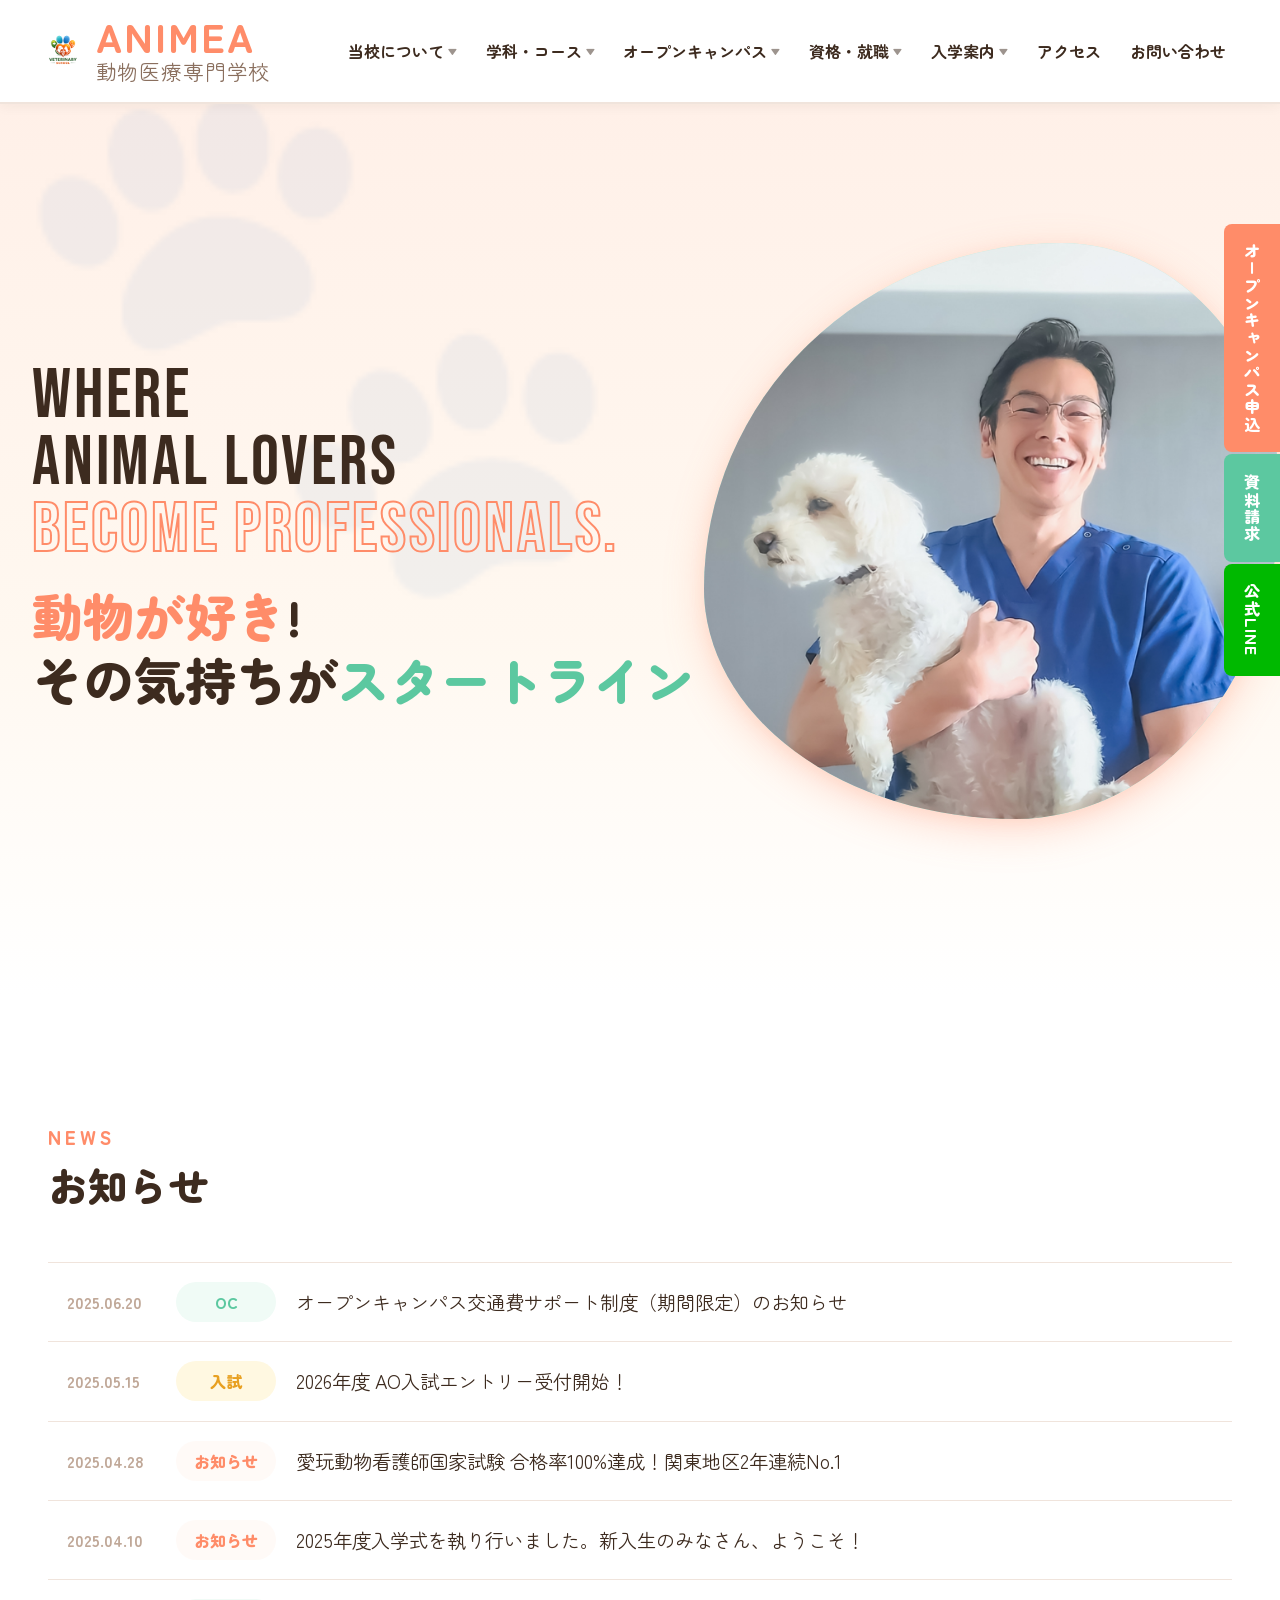
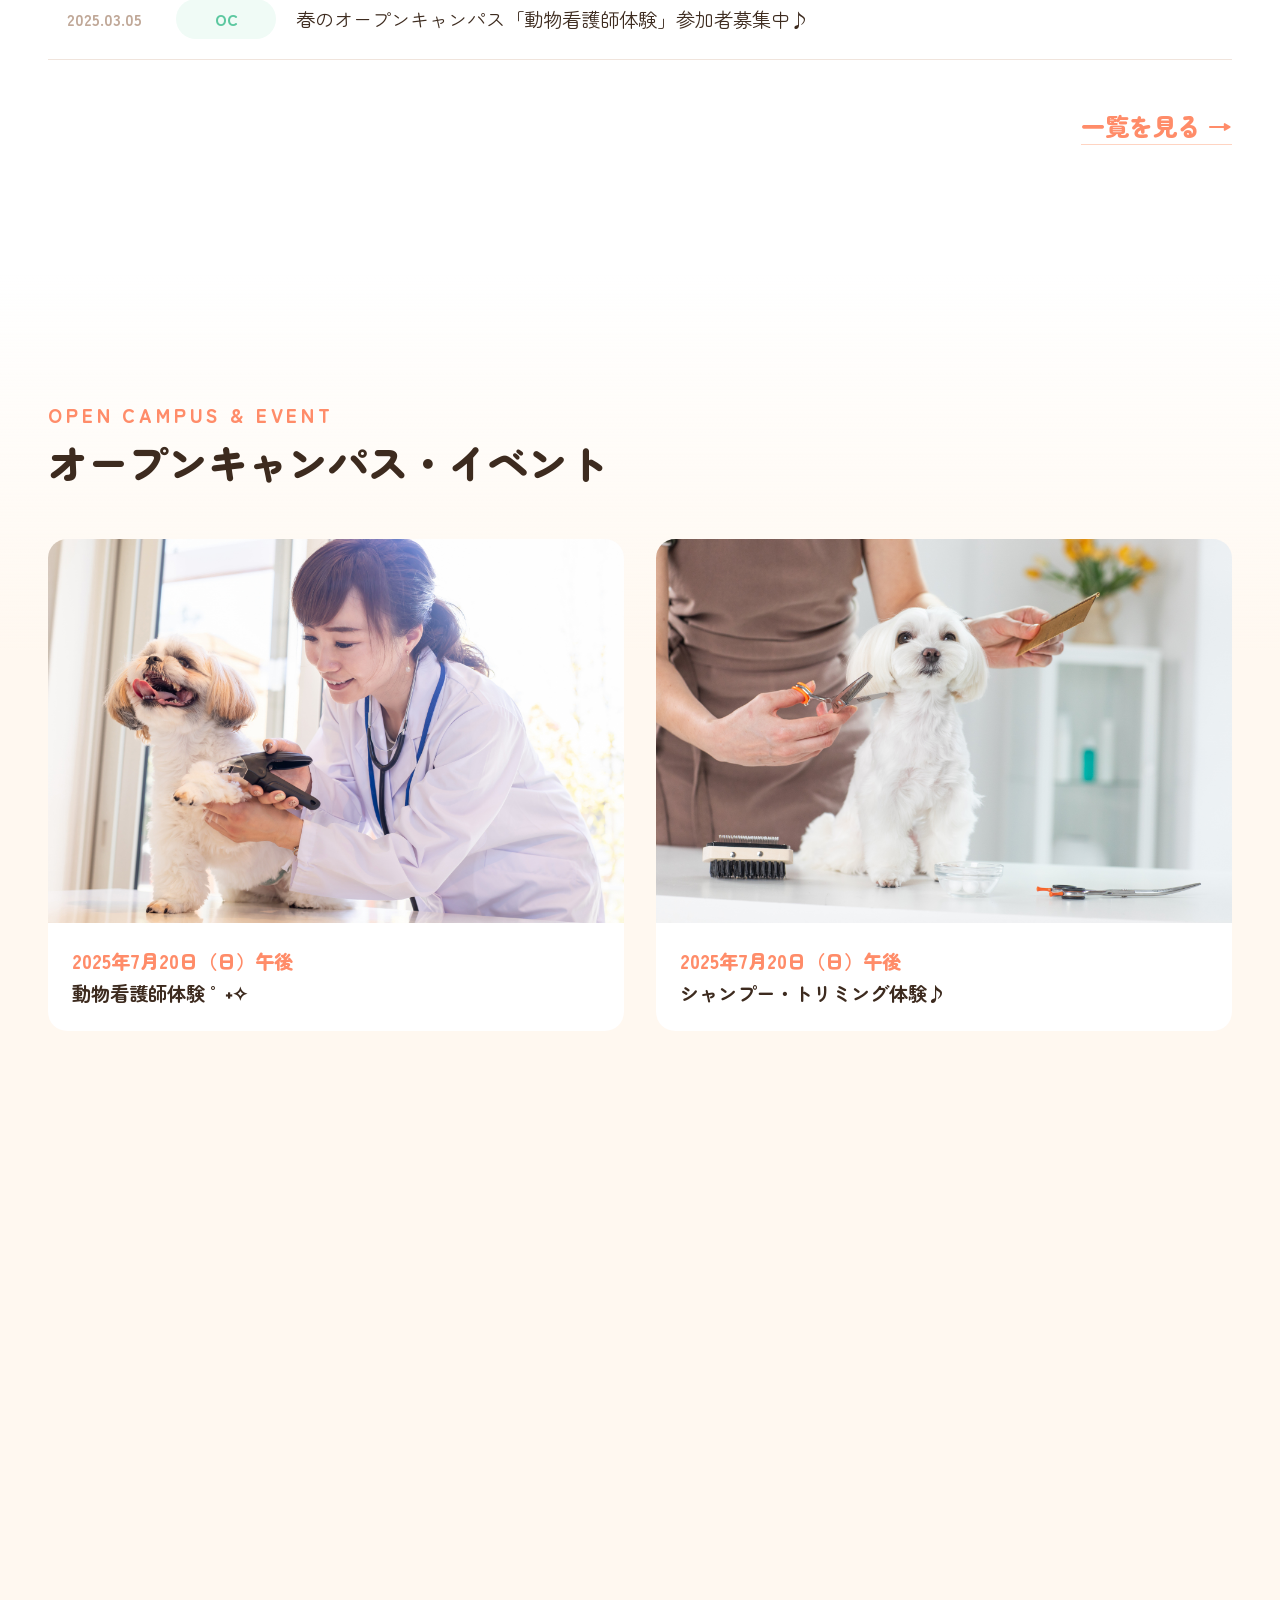
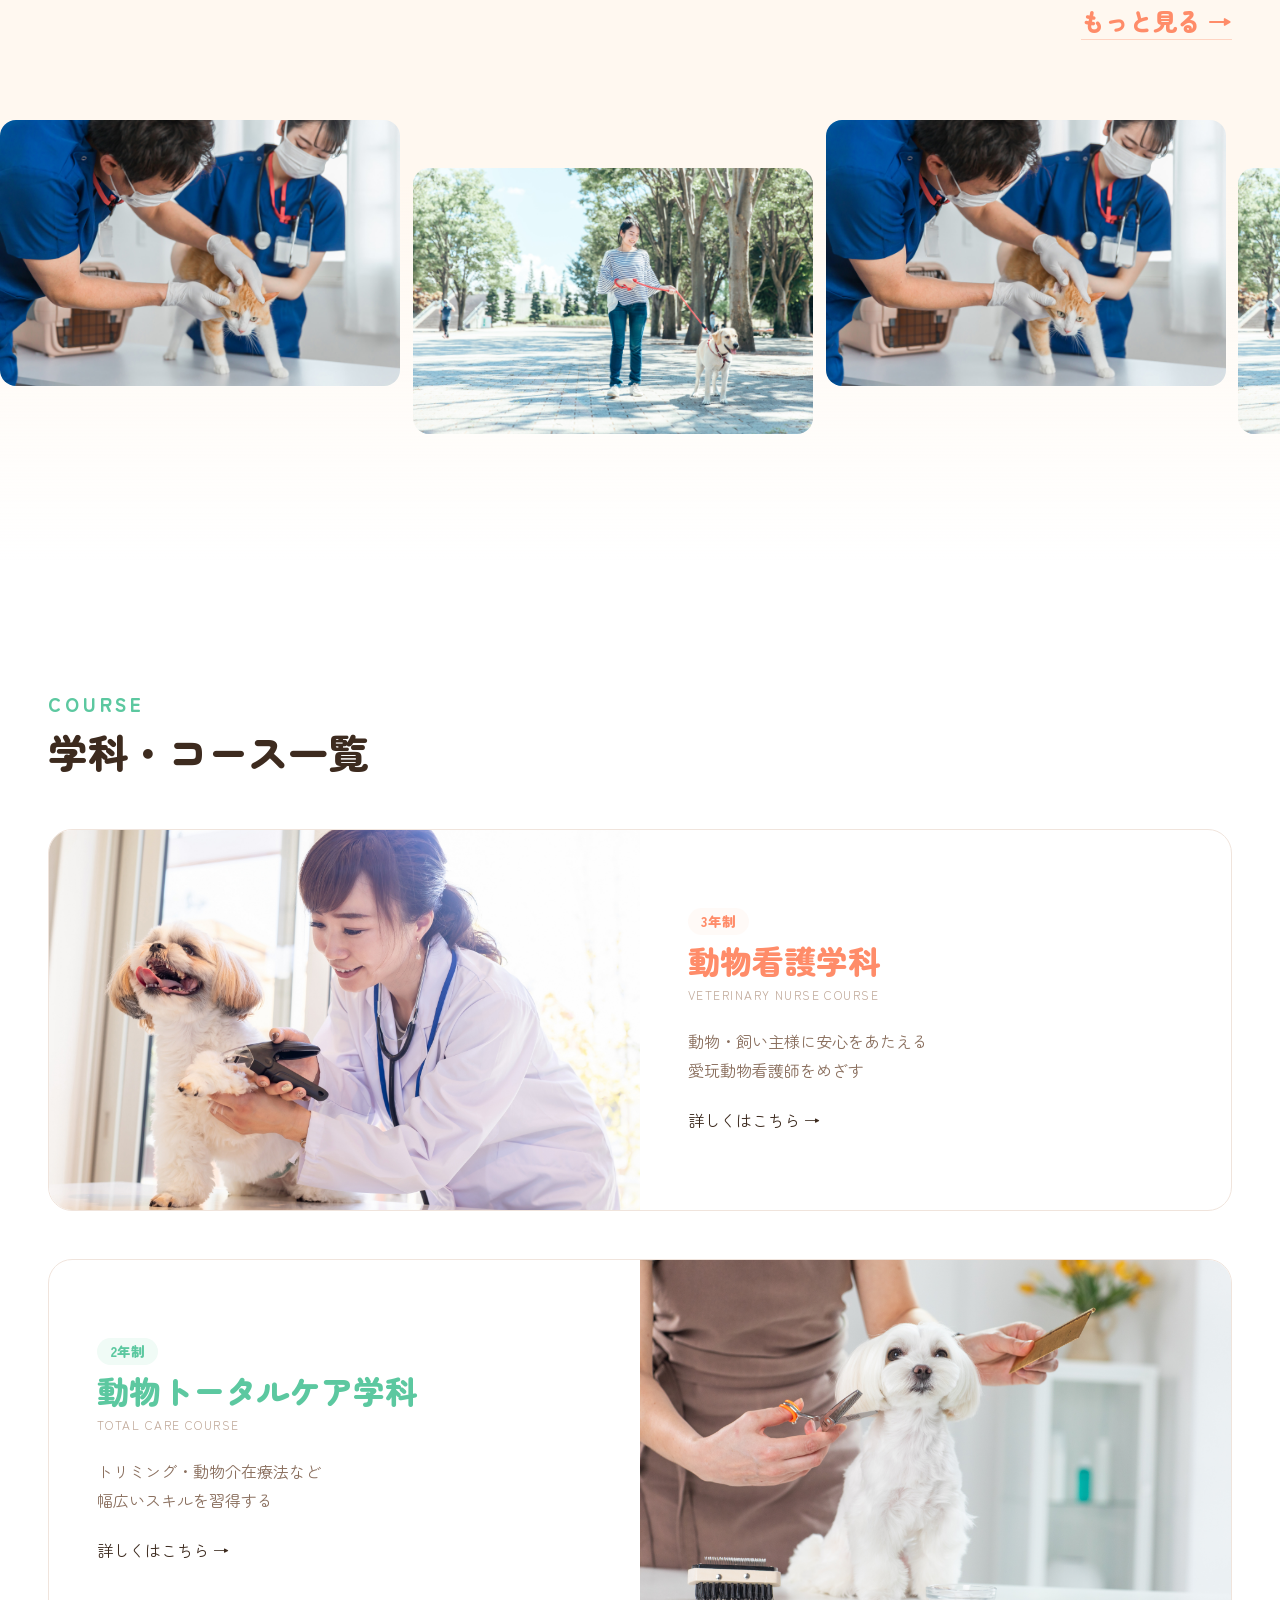
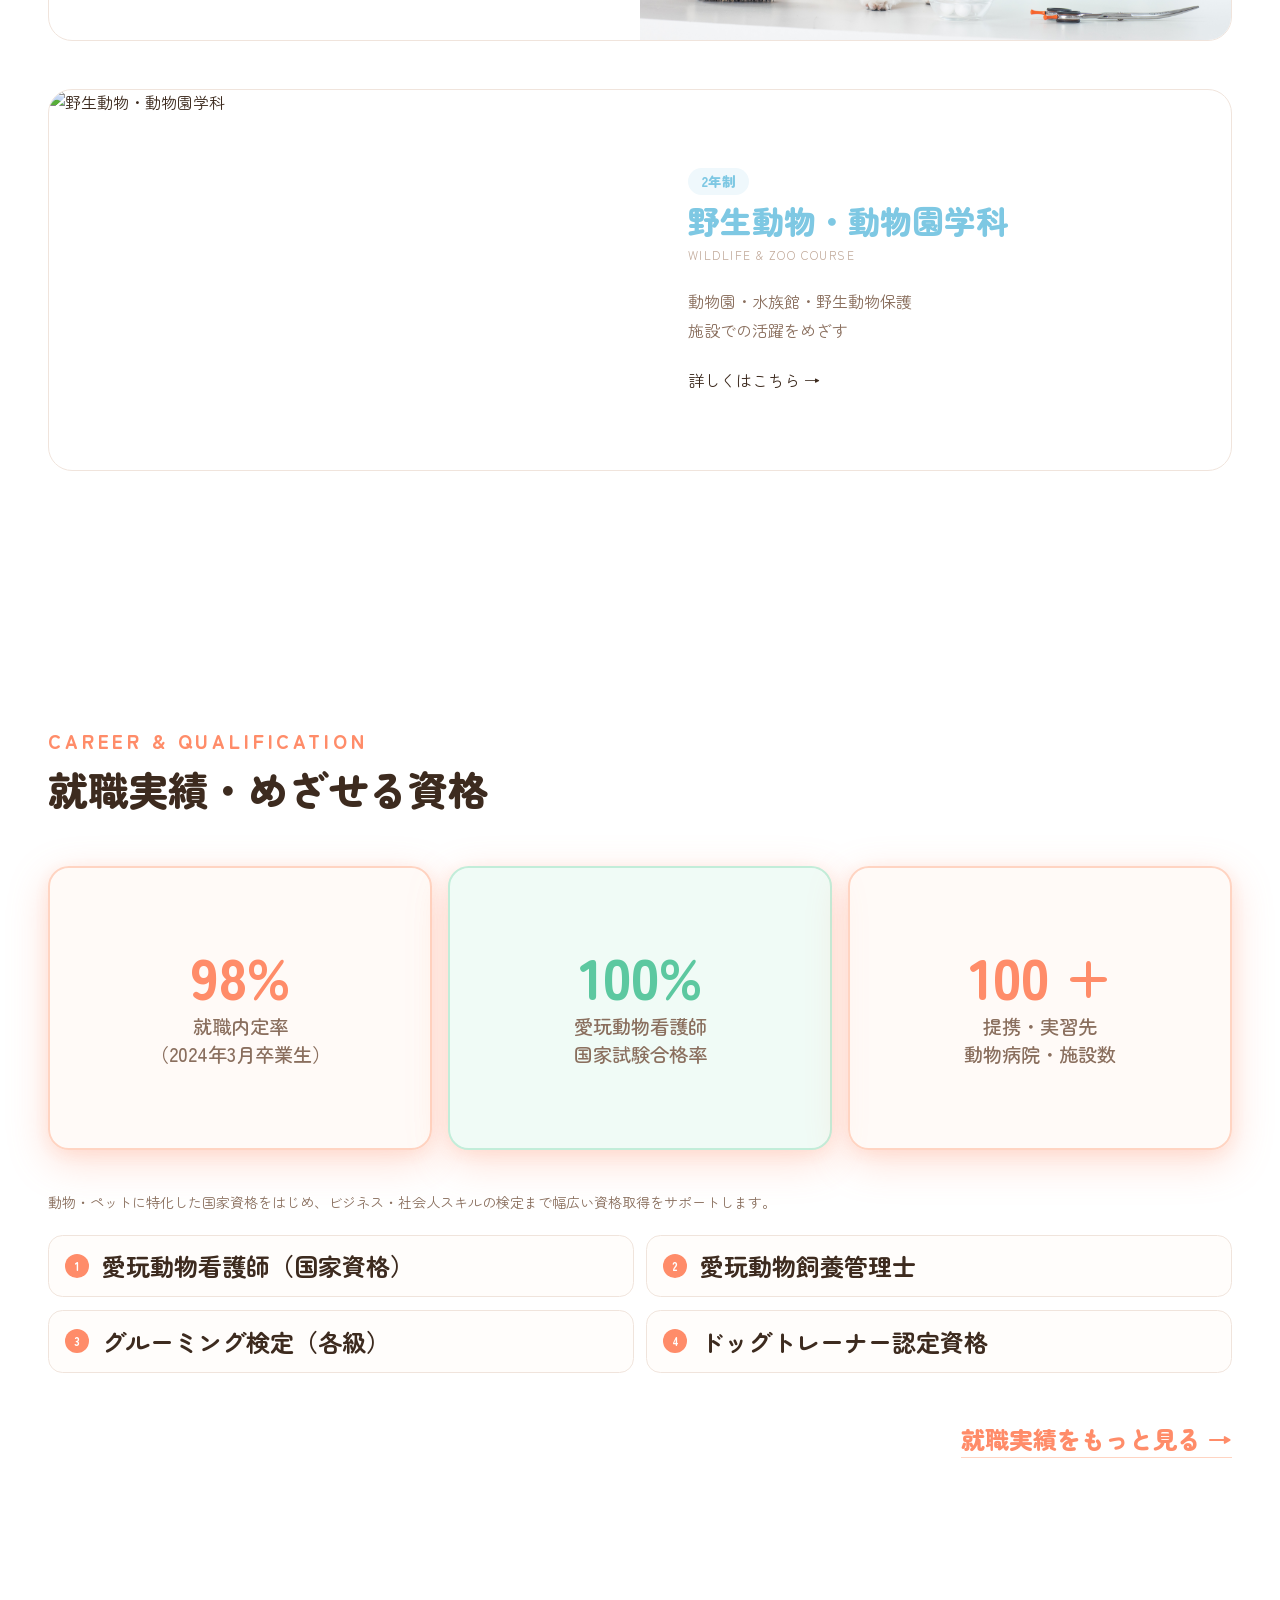
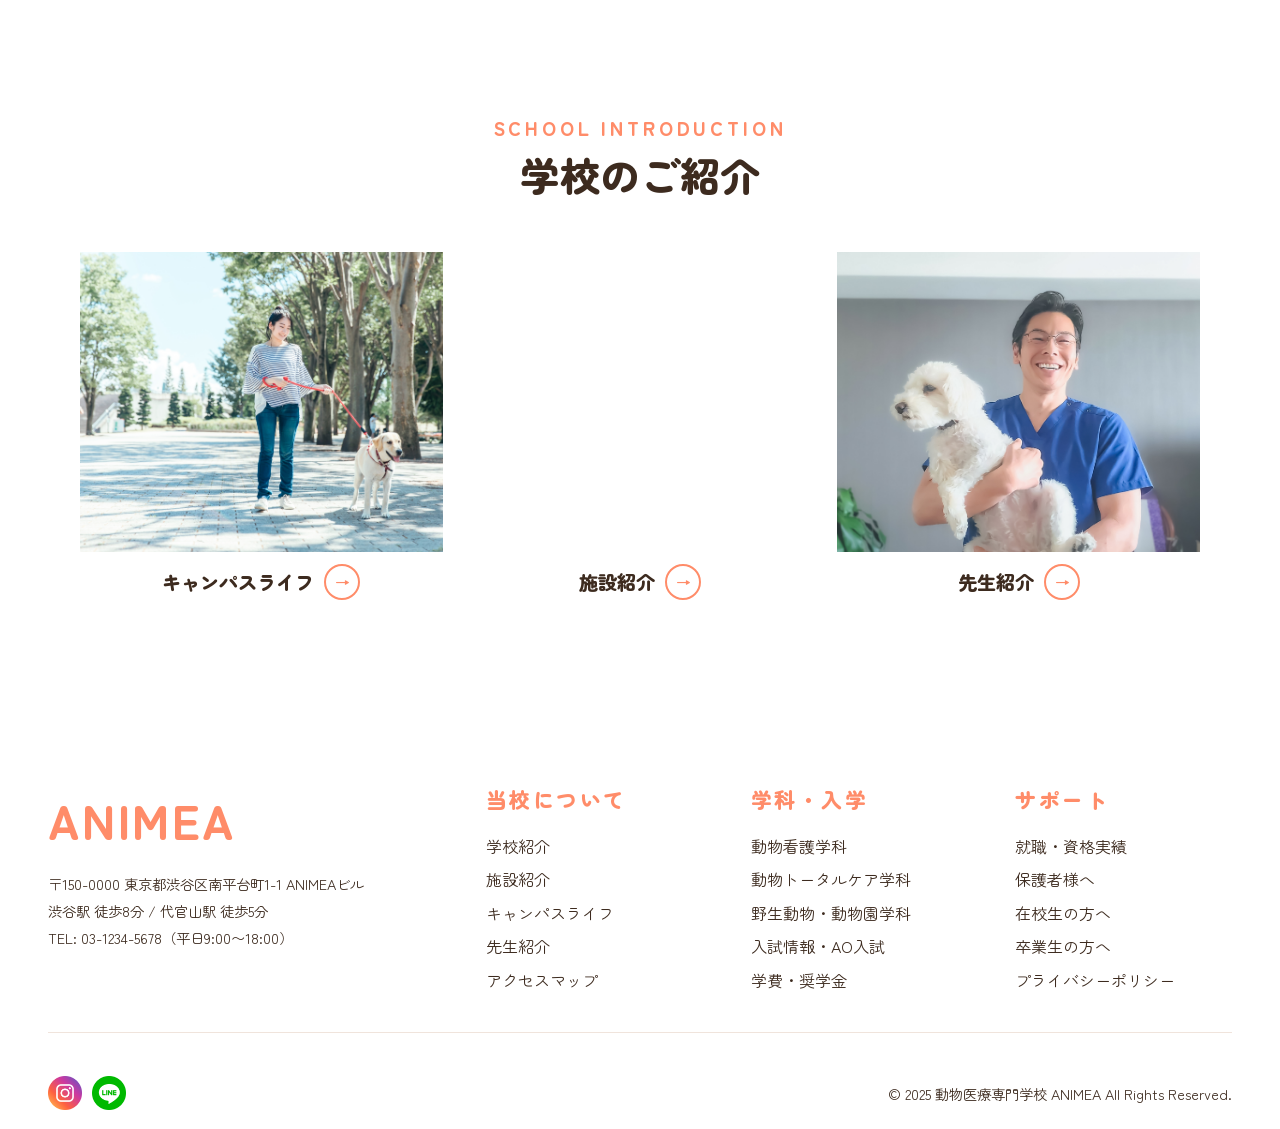
==== commit 1739fb59: "ロゴ調整" ====
--- a/index.html
+++ b/index.html
@@ -29,7 +29,7 @@
       <div class="header-main">
         <!-- ロゴ -->
         <a href="/" class="logo">
-          <div class="logo-icon">🐾</div>
+          <div class="logo-icon"><img src="image/logo.png" alt="ロゴ"></div>
           <div>
             <div class="logo-name">ANIMEA</div>
             <div class="logo-sub">動物医療専門学校</div>
@@ -334,7 +334,7 @@
   <!-- 野生動物・動物園学科 -->
   <div class="course-item reveal d3">
     <div class="course-item-img">
-      <img src="image/zoo.jpg" alt="野生動物・動物園学科">
+      <img src="image/zoo.jpeg" alt="野生動物・動物園学科">
     </div>
     <div class="course-item-body">
       <div class="course-item-head" data-color="sky">
--- a/style.css
+++ b/style.css
@@ -67,7 +67,7 @@
   display: flex; 
   align-items: center; 
   justify-content: center;
-  font-size: 1.4rem;
+  font-size: 3rem;
 }
 
 .logo-name {
@@ -76,7 +76,7 @@
 }
 
 .logo-sub {
-  font-size: 1rem; 
+  font-size: 1.3rem; 
   color: var(--text-mid); 
   letter-spacing: 0.04em;
 }
@@ -612,10 +612,13 @@
 /* ===================================================
    OC / イベント
 =================================================== */
-#oc { background: var(--peach-bg); }
+#oc { 
+      background: linear-gradient(to bottom, #ffffff00 0%, #FFF8F0 20%, #FFF8F0 50%, #FFF8F0 80%, #ffffff00 100%); }
 
 .oc-grid {
-  display: grid; grid-template-columns: repeat(2, 1fr); gap: 1rem;
+  display: grid; 
+  grid-template-columns: repeat(2, 1fr); 
+  gap: 2rem;
 }
 
 .oc-card {
@@ -660,7 +663,7 @@
   display: flex; 
   gap: 0.8rem;
   animation: slide 30s linear infinite; 
-  margin-top: 1rem;
+  margin-top: 5rem;
   width: max-content;
 }
 
@@ -682,7 +685,6 @@
 /* ===================================================
    COURSE / 学科
 =================================================== */
-#course { background: var(--cream); }
 
 .course-list {
   display: flex;
@@ -702,7 +704,7 @@
 }
 
 .course-item:hover {
-  box-shadow: 0 16px 48px rgba(61, 43, 31, 0.1);
+  box-shadow: 0 10px 20px rgba(61, 43, 31, 0.1);
 }
 
 /* 偶数カード：画像を右に */
@@ -797,7 +799,7 @@
 /* ===================================================
    就職・資格
 =================================================== */
-#career { background: var(--white); }
+
 #career .more-link{
   text-align: center;
 }
@@ -866,11 +868,6 @@
 =================================================== */
 #campus-links {
   padding: 8rem 2rem;
-}
-#campus-links .container{
-  max-width: 1280px;
-  border-radius: 2rem; 
-  padding: 3rem;
 }
 .sec-head.campus{
   display: block;
@@ -944,8 +941,8 @@
    FOOTER
 =================================================== */
 footer {
-  background: var(--cream);
-  color: white; padding: 3.5rem 3rem 0;
+  background: linear-gradient(to bottom, #ffffff00 0%, #FFF8F0 100%,);
+  padding: 3.5rem 3rem 0;
 }
 
 .ft-inner { max-width: 1200px; margin: 0 auto; }
@@ -1065,5 +1062,4 @@
   .other-grid    { grid-template-columns: 1fr; }
   .ft-top        { grid-template-columns: 1fr; }
   .career-nums   { grid-template-columns: 1fr; }
-  #campus-links .container{ padding: 3rem 1.5rem;}
 }
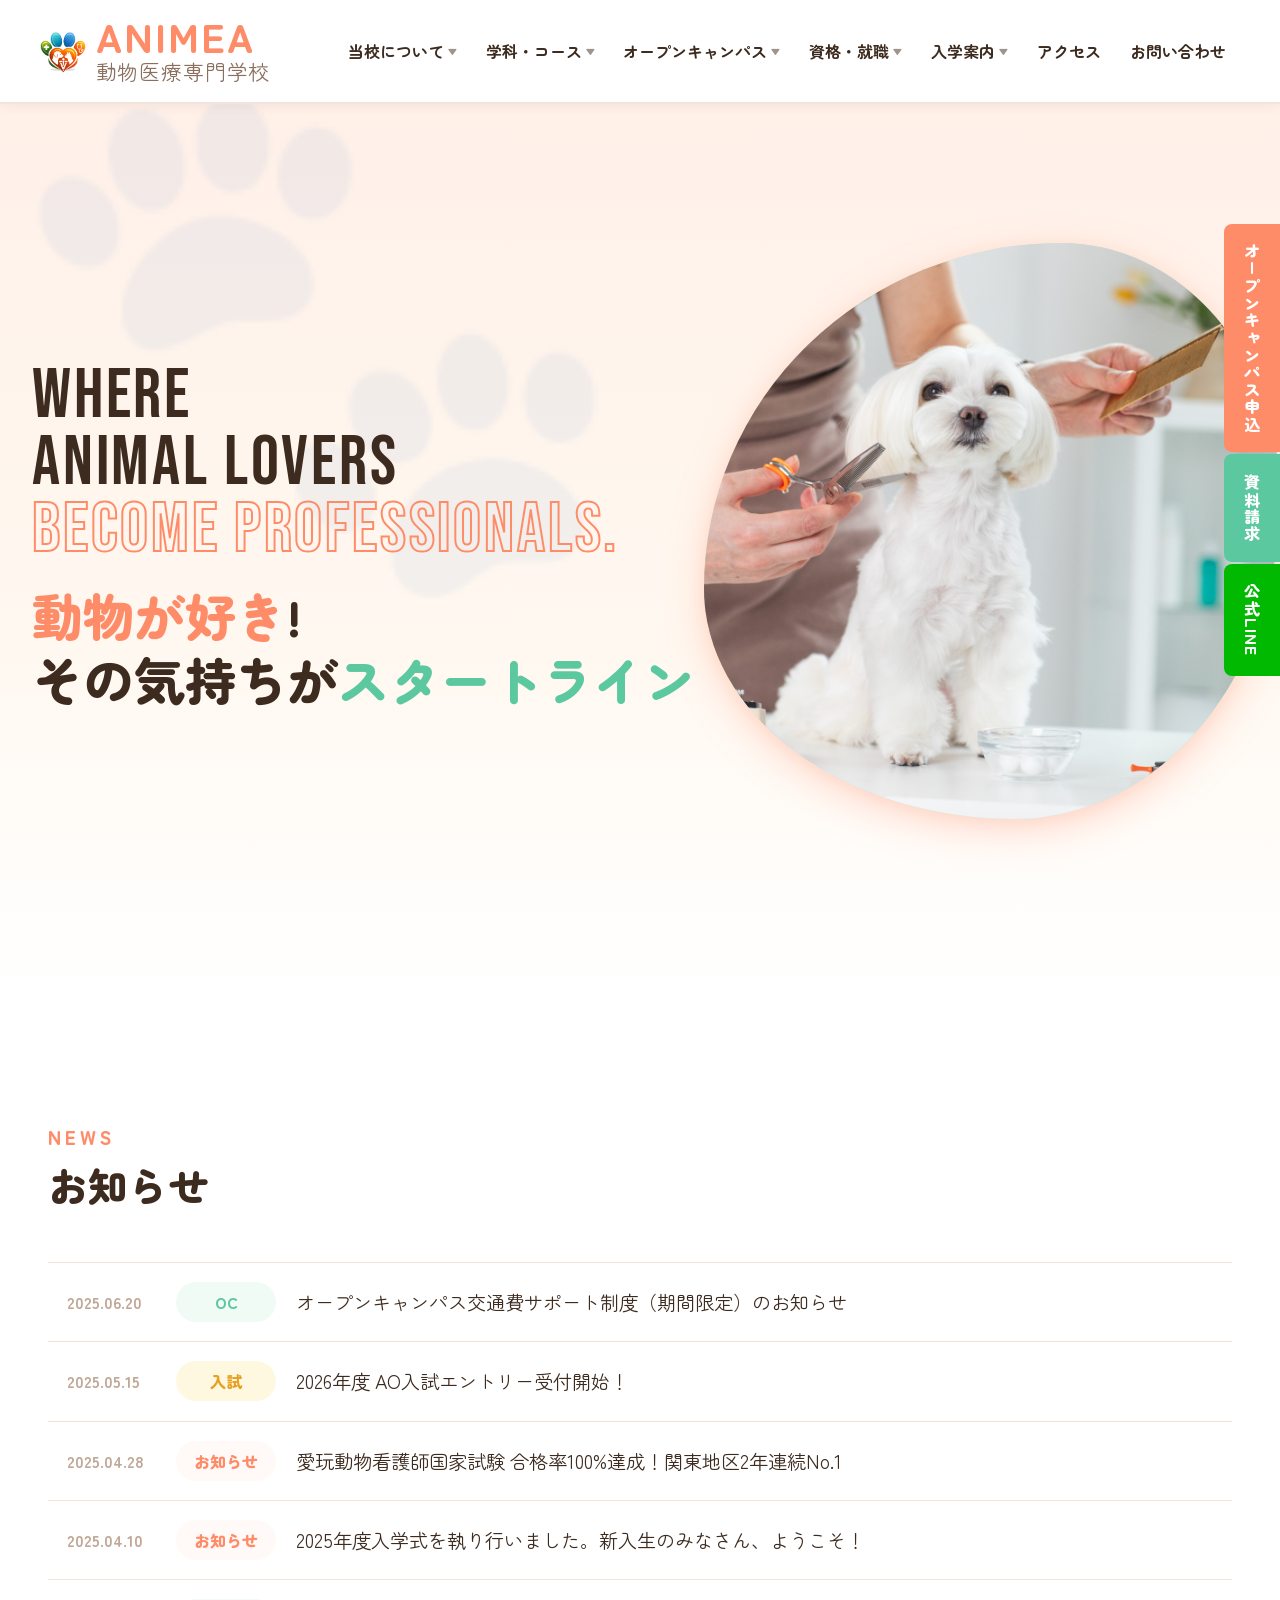
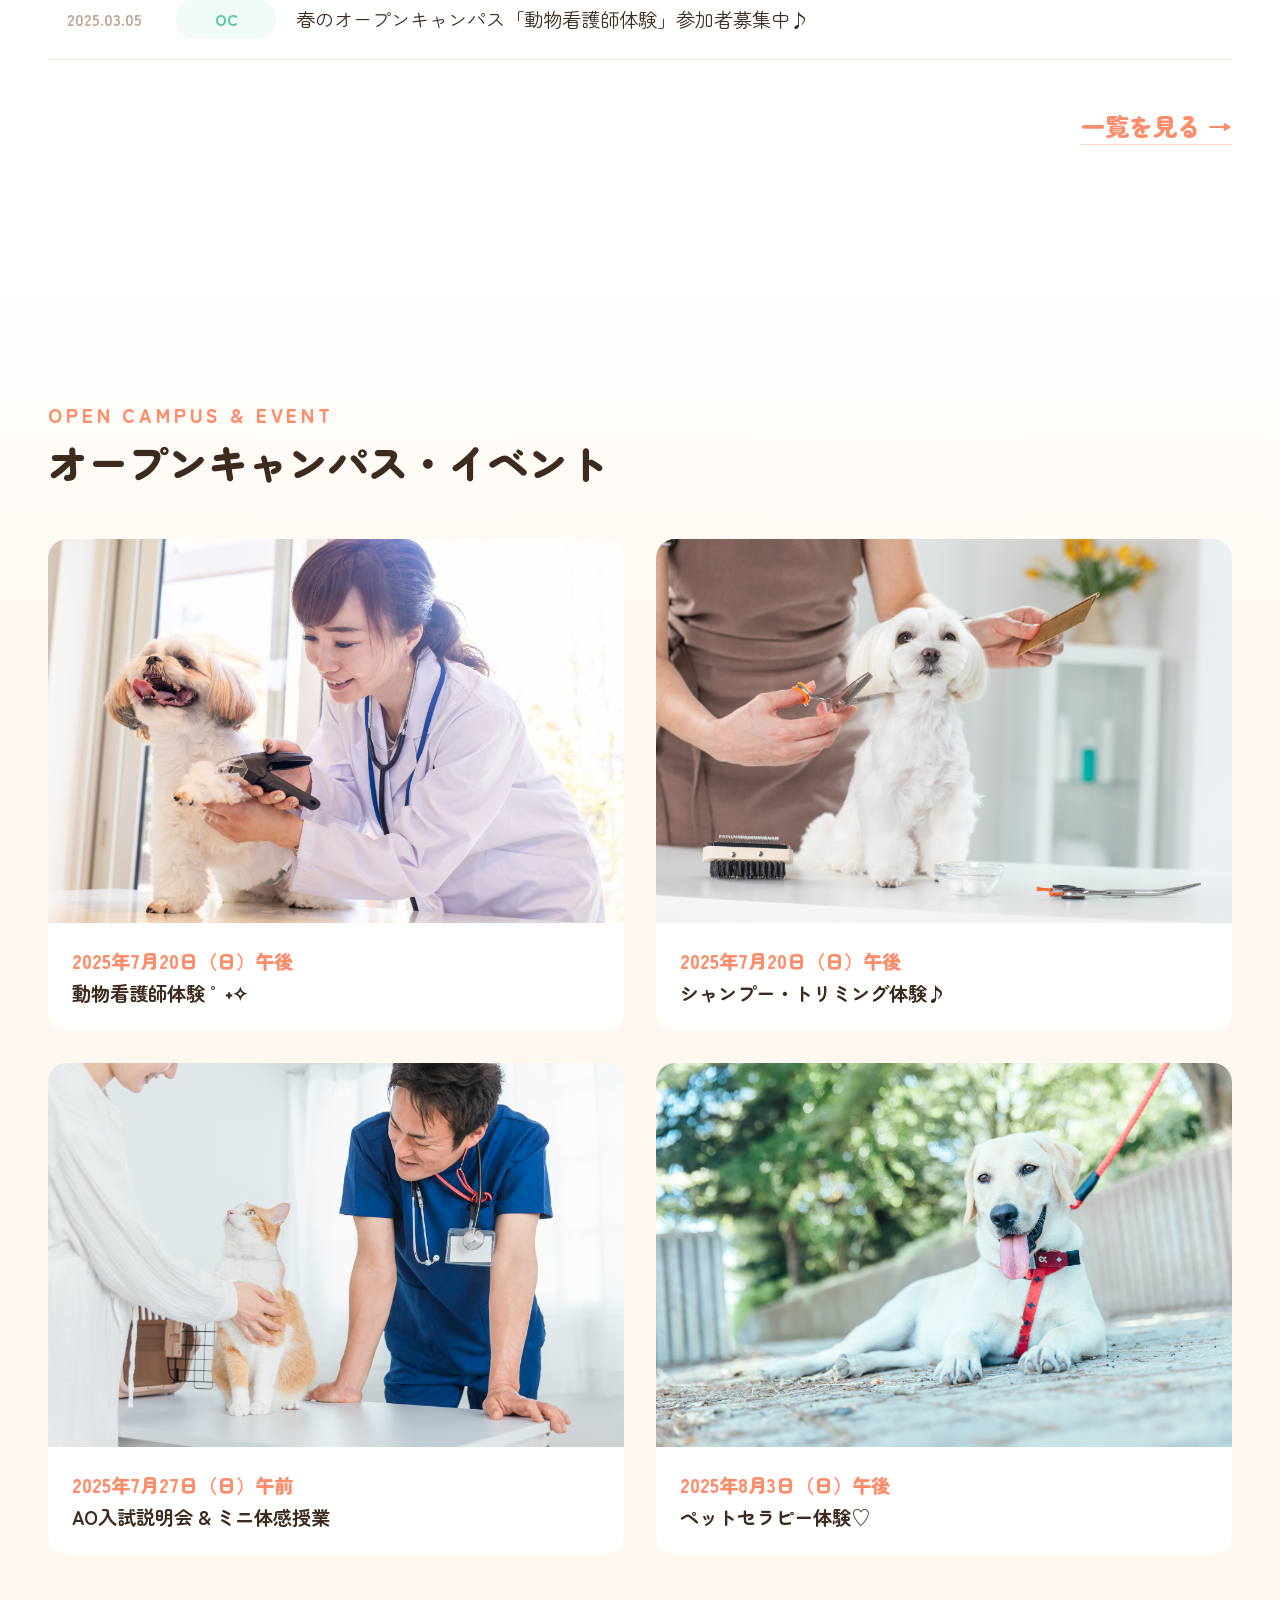
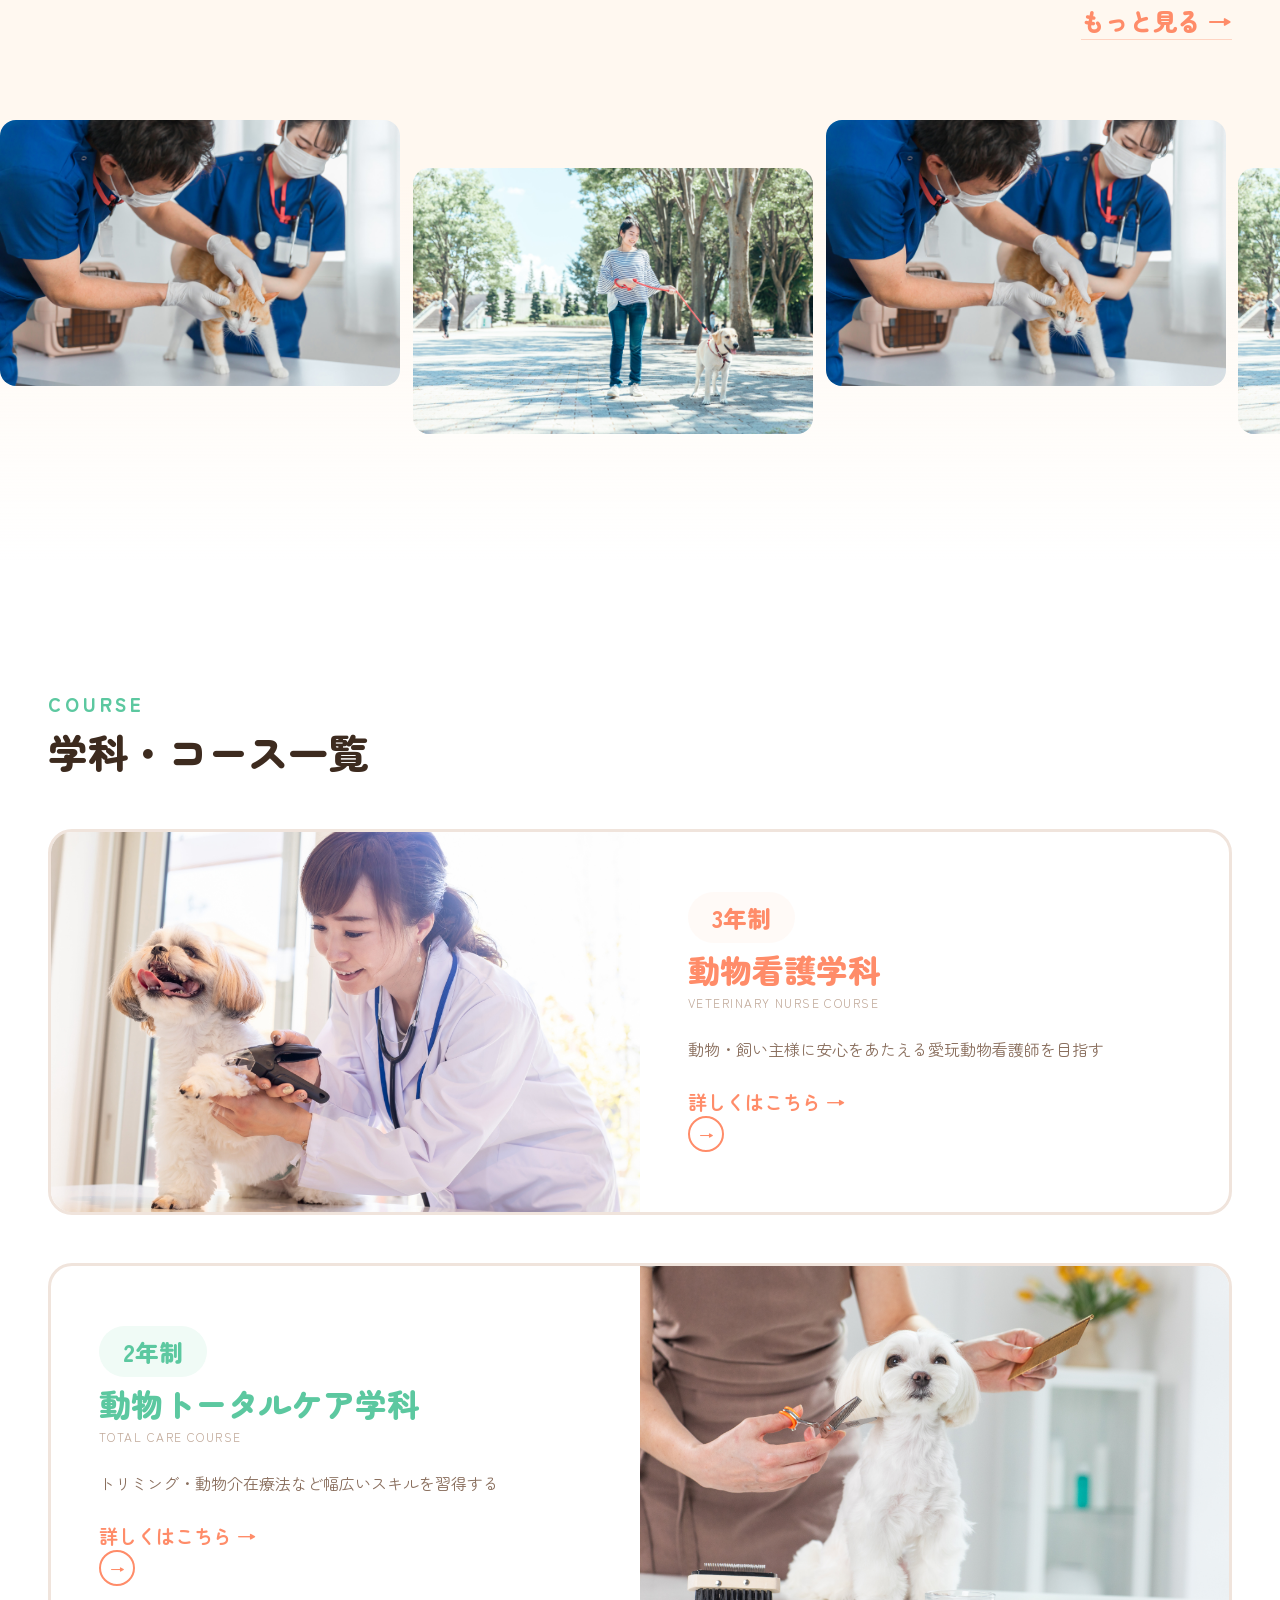
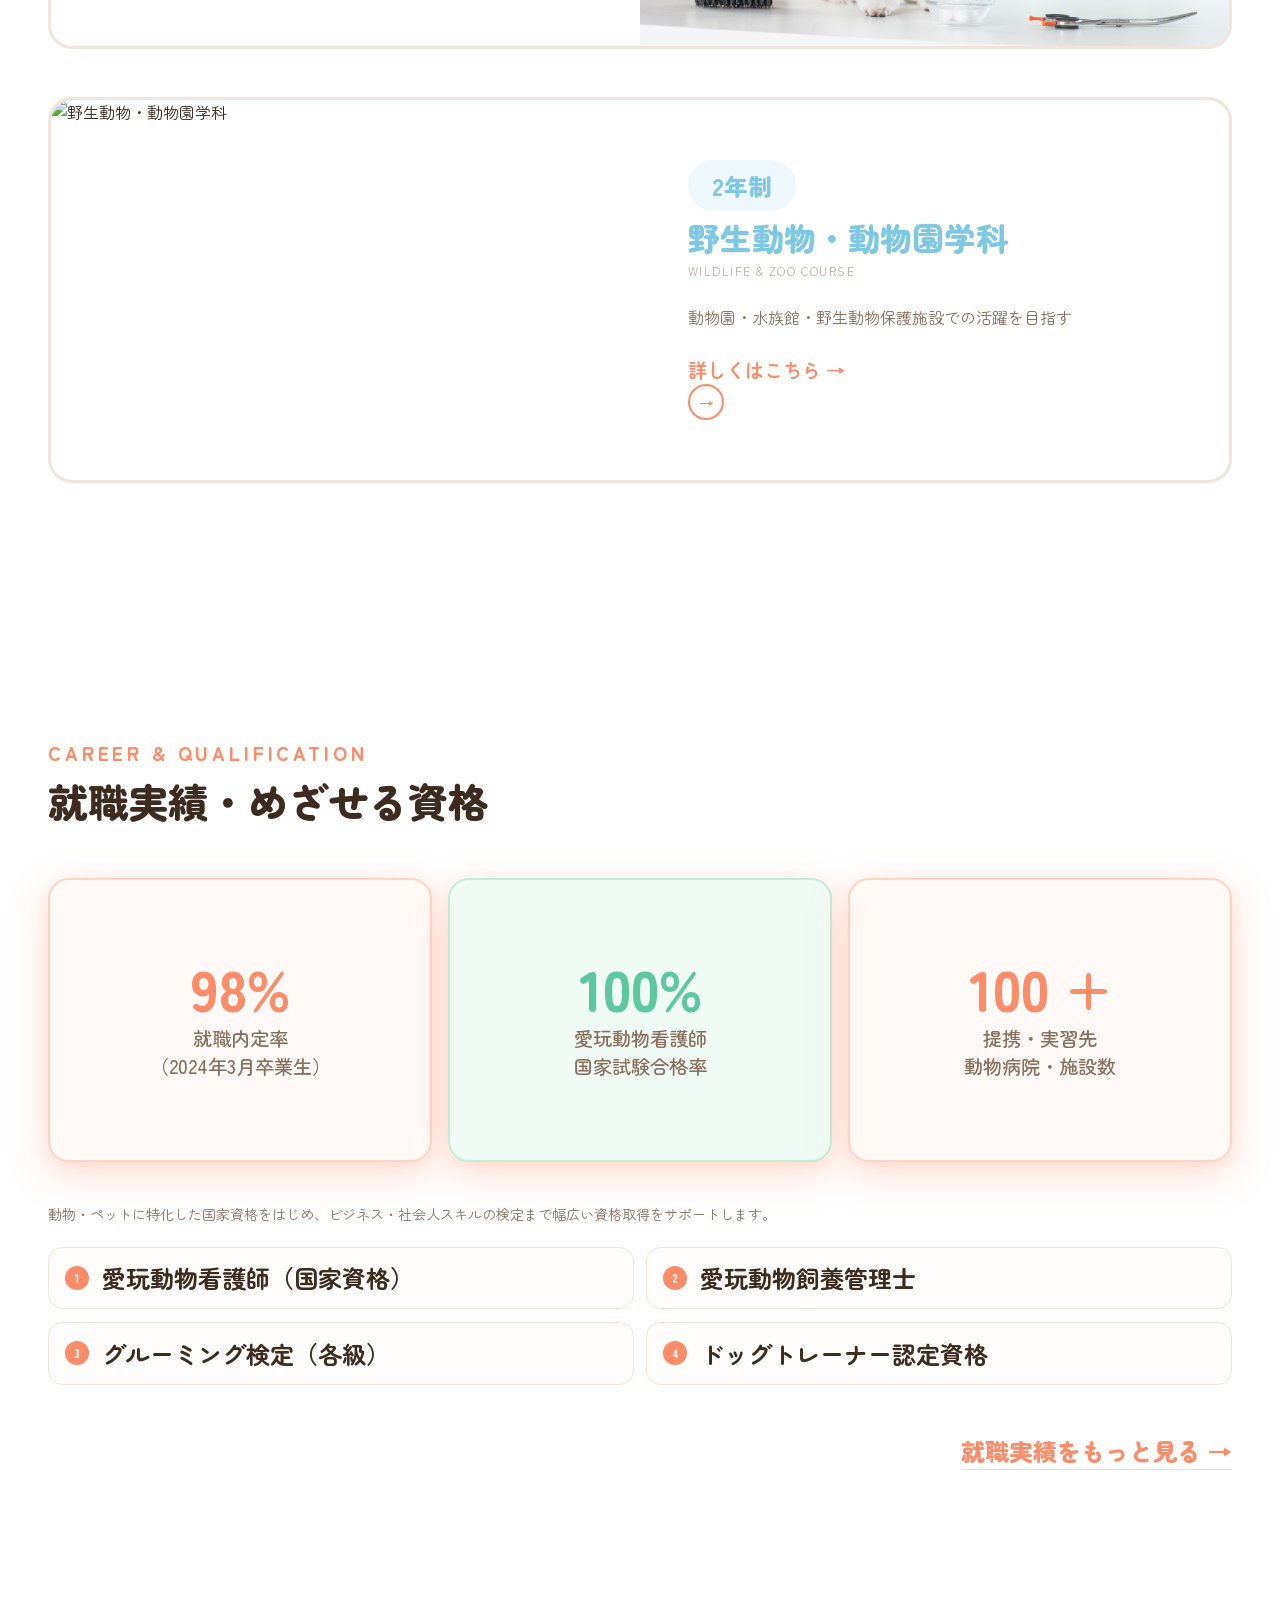
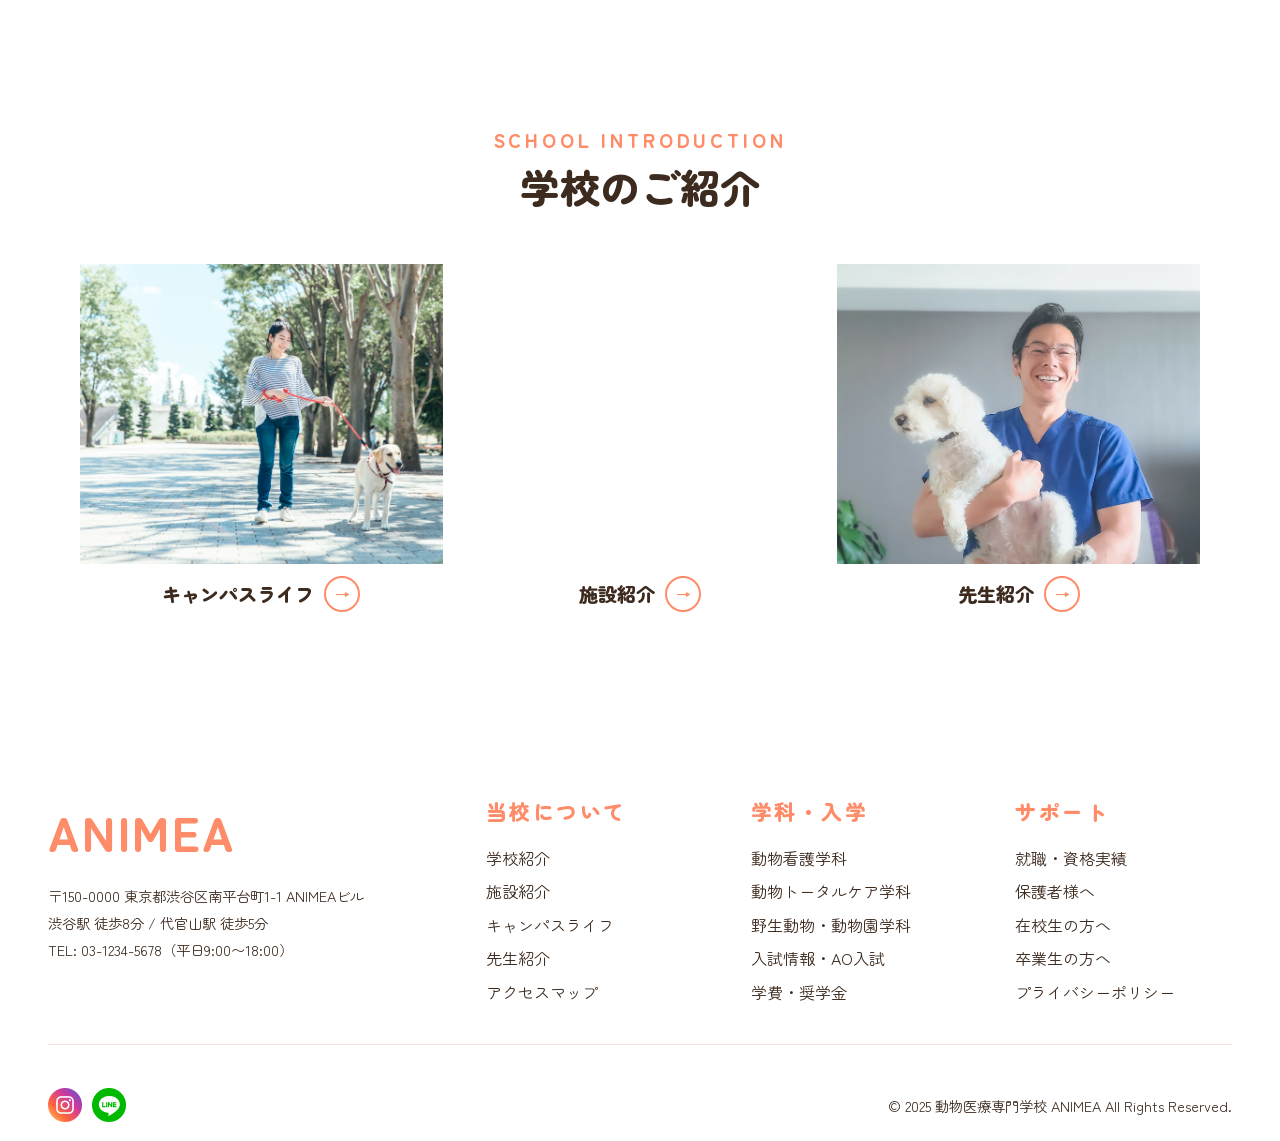
==== commit 2c631c62: "course調整" ====
--- a/index.html
+++ b/index.html
@@ -310,7 +310,7 @@
         <div class="course-name">動物看護学科</div>
         <div class="course-name-en">VETERINARY NURSE COURSE</div>
       </div>
-      <p class="course-item-desc">動物・飼い主様に安心をあたえる<br>愛玩動物看護師をめざす</p>
+      <p class="course-item-desc">動物・飼い主様に安心をあたえる愛玩動物看護師を目指す</p>
       <a href="#" class="course-link">詳しくはこちら <span>→</span></a>
     </div>
   </div>
@@ -326,7 +326,7 @@
         <div class="course-name">動物トータルケア学科</div>
         <div class="course-name-en">TOTAL CARE COURSE</div>
       </div>
-      <p class="course-item-desc">トリミング・動物介在療法など<br>幅広いスキルを習得する</p>
+      <p class="course-item-desc">トリミング・動物介在療法など幅広いスキルを習得する</p>
       <a href="#" class="course-link g">詳しくはこちら <span>→</span></a>
     </div>
   </div>
@@ -342,7 +342,7 @@
         <div class="course-name">野生動物・動物園学科</div>
         <div class="course-name-en">WILDLIFE &amp; ZOO COURSE</div>
       </div>
-      <p class="course-item-desc">動物園・水族館・野生動物保護<br>施設での活躍をめざす</p>
+      <p class="course-item-desc">動物園・水族館・野生動物保護施設での活躍を目指す</p>
       <a href="#" class="course-link s">詳しくはこちら <span>→</span></a>
     </div>
   </div>
--- a/style.css
+++ b/style.css
@@ -697,7 +697,7 @@
   grid-template-columns: 1fr 1fr;
   border-radius: 1.5rem;
   overflow: hidden;
-  border: 1.5px solid var(--border);
+  border: 3px solid var(--border);
   background: white;
   transition: box-shadow 0.2s;
   cursor: pointer;
@@ -752,9 +752,9 @@
   display: inline-block;
   background: var(--peach-bg);
   color: var(--peach);
-  padding: 0.2rem 0.8rem;
+  padding: 0.5rem 1.5rem;
   border-radius: 100px;
-  font-size: 0.85rem;
+  font-size: 1.5rem;
   font-weight: 800;
   width: fit-content;
 }
@@ -782,6 +782,12 @@
   font-size: 1rem;
   color: var(--text-mid);
   line-height: 1.8;
+}
+
+.course-link{
+  color: var(--peach);
+  font-size: 1.2rem;
+  font-weight: bold;
 }
 
 /* レスポンシブ */
@@ -916,7 +922,7 @@
   gap: 10px; 
 }
 
-.campus-btn-ja::after {
+.campus-btn-ja::after ,.course-link::after{
   content: '→';
   display: flex;
   align-items: center;
@@ -931,7 +937,7 @@
   transition: background 0.2s, color 0.2s, transform 0.2s;
 }
 
-.campus-btn:hover .campus-btn-ja::after {
+.campus-btn:hover .campus-btn-ja::after ,.course-link:hover .course-link::after{
   background: var(--peach);
   color: white;
   transform: translateX(4px);
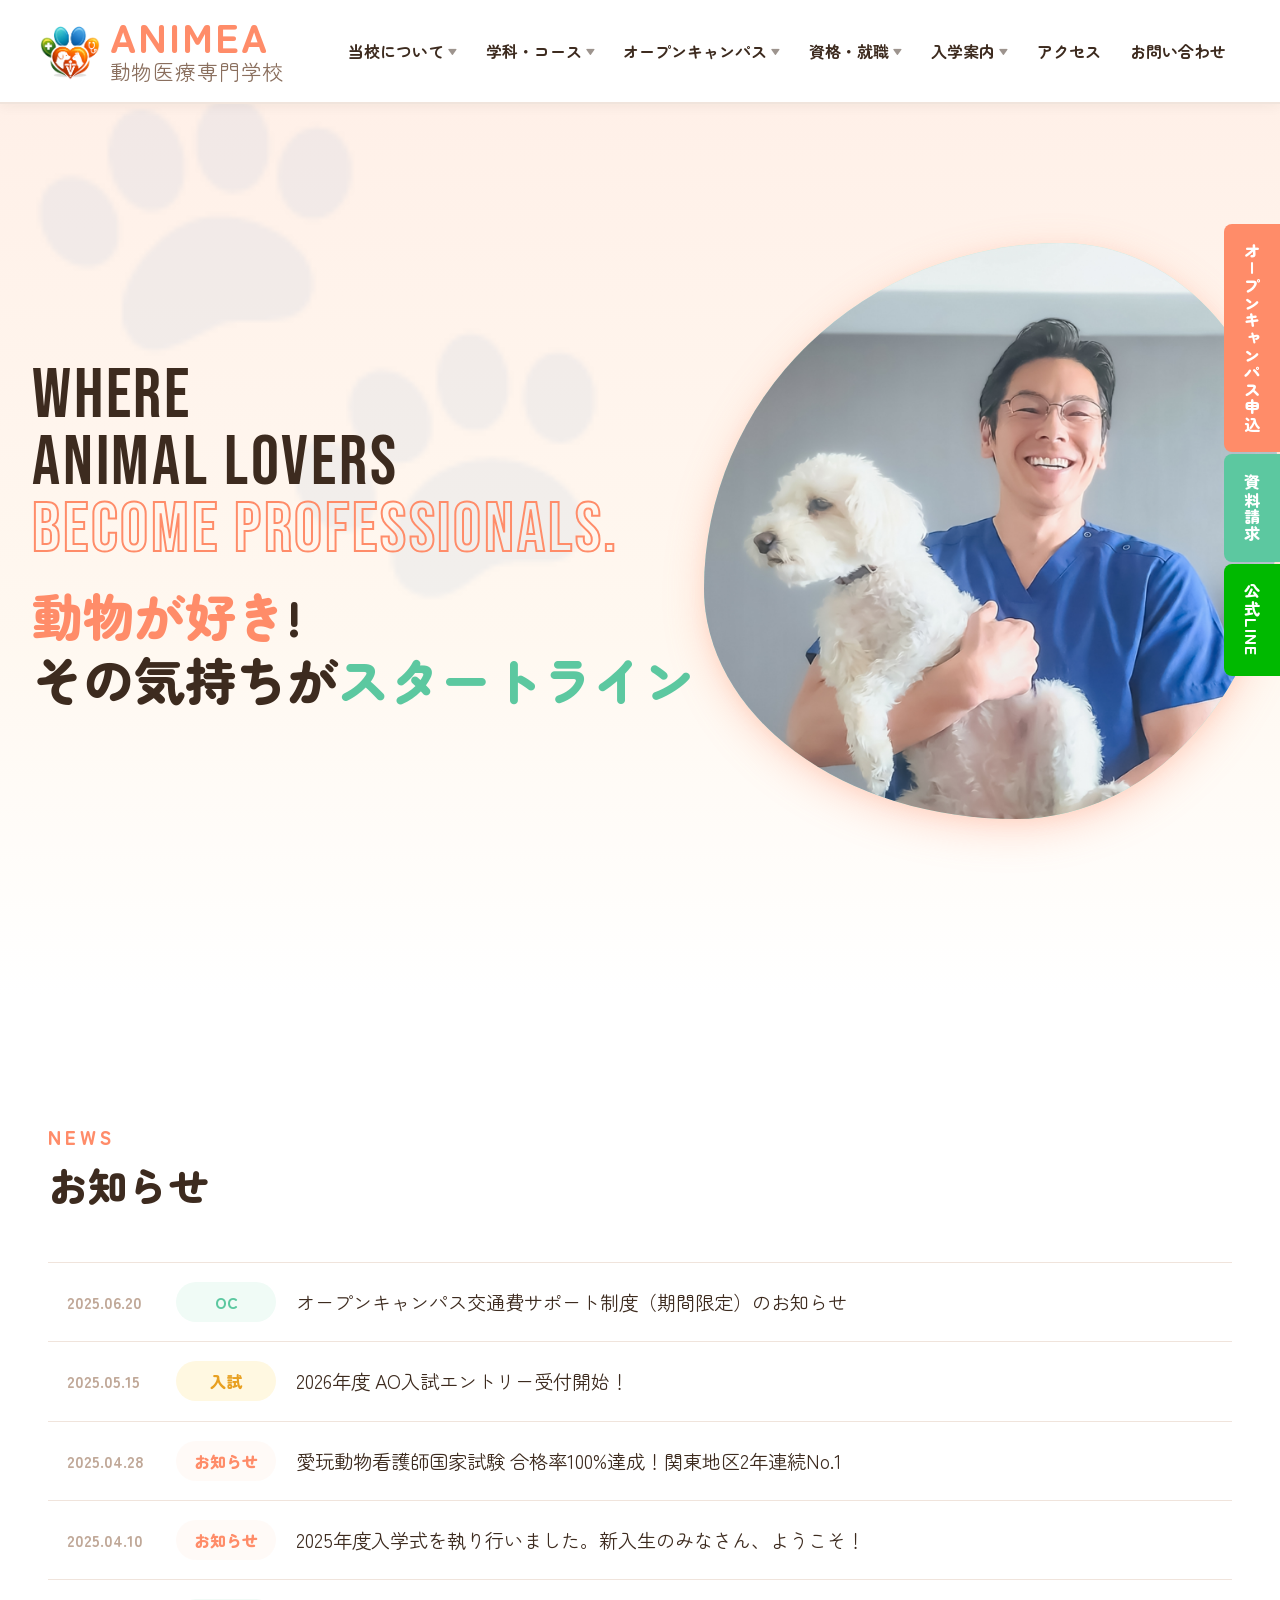
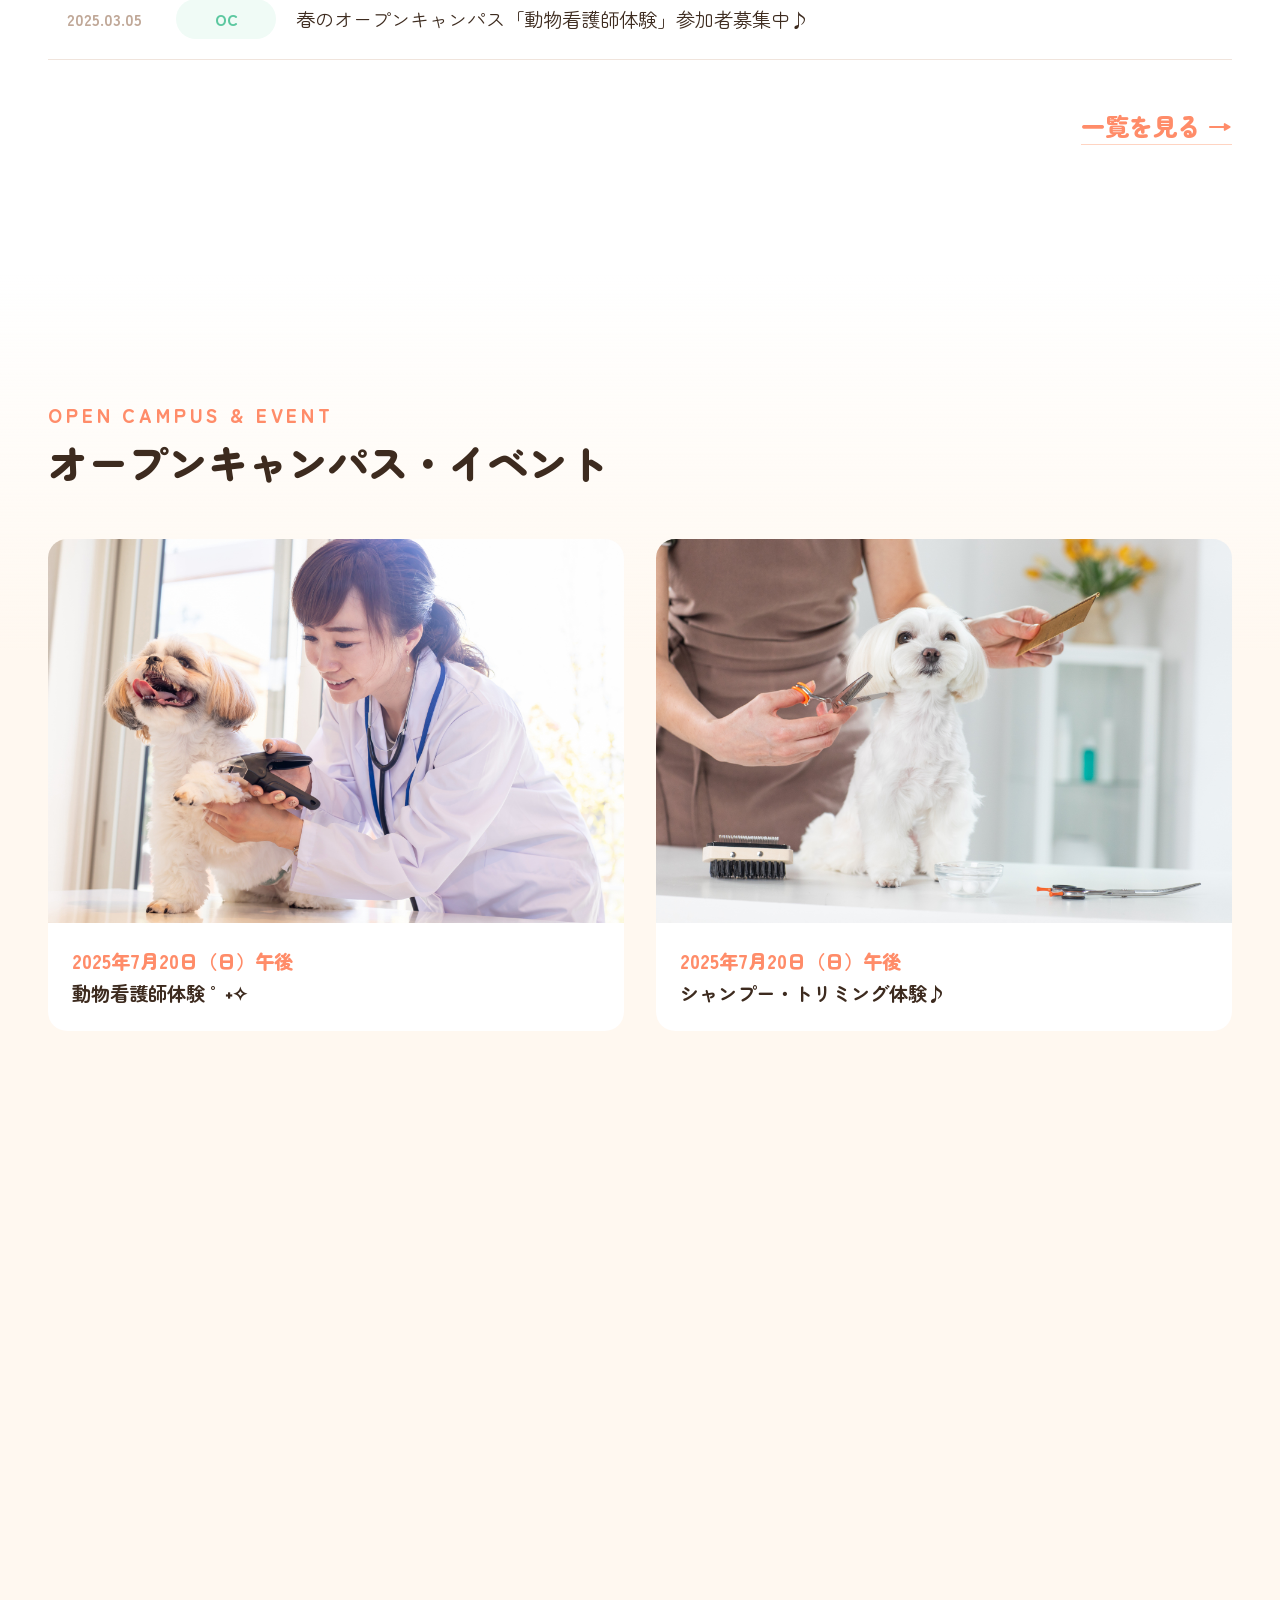
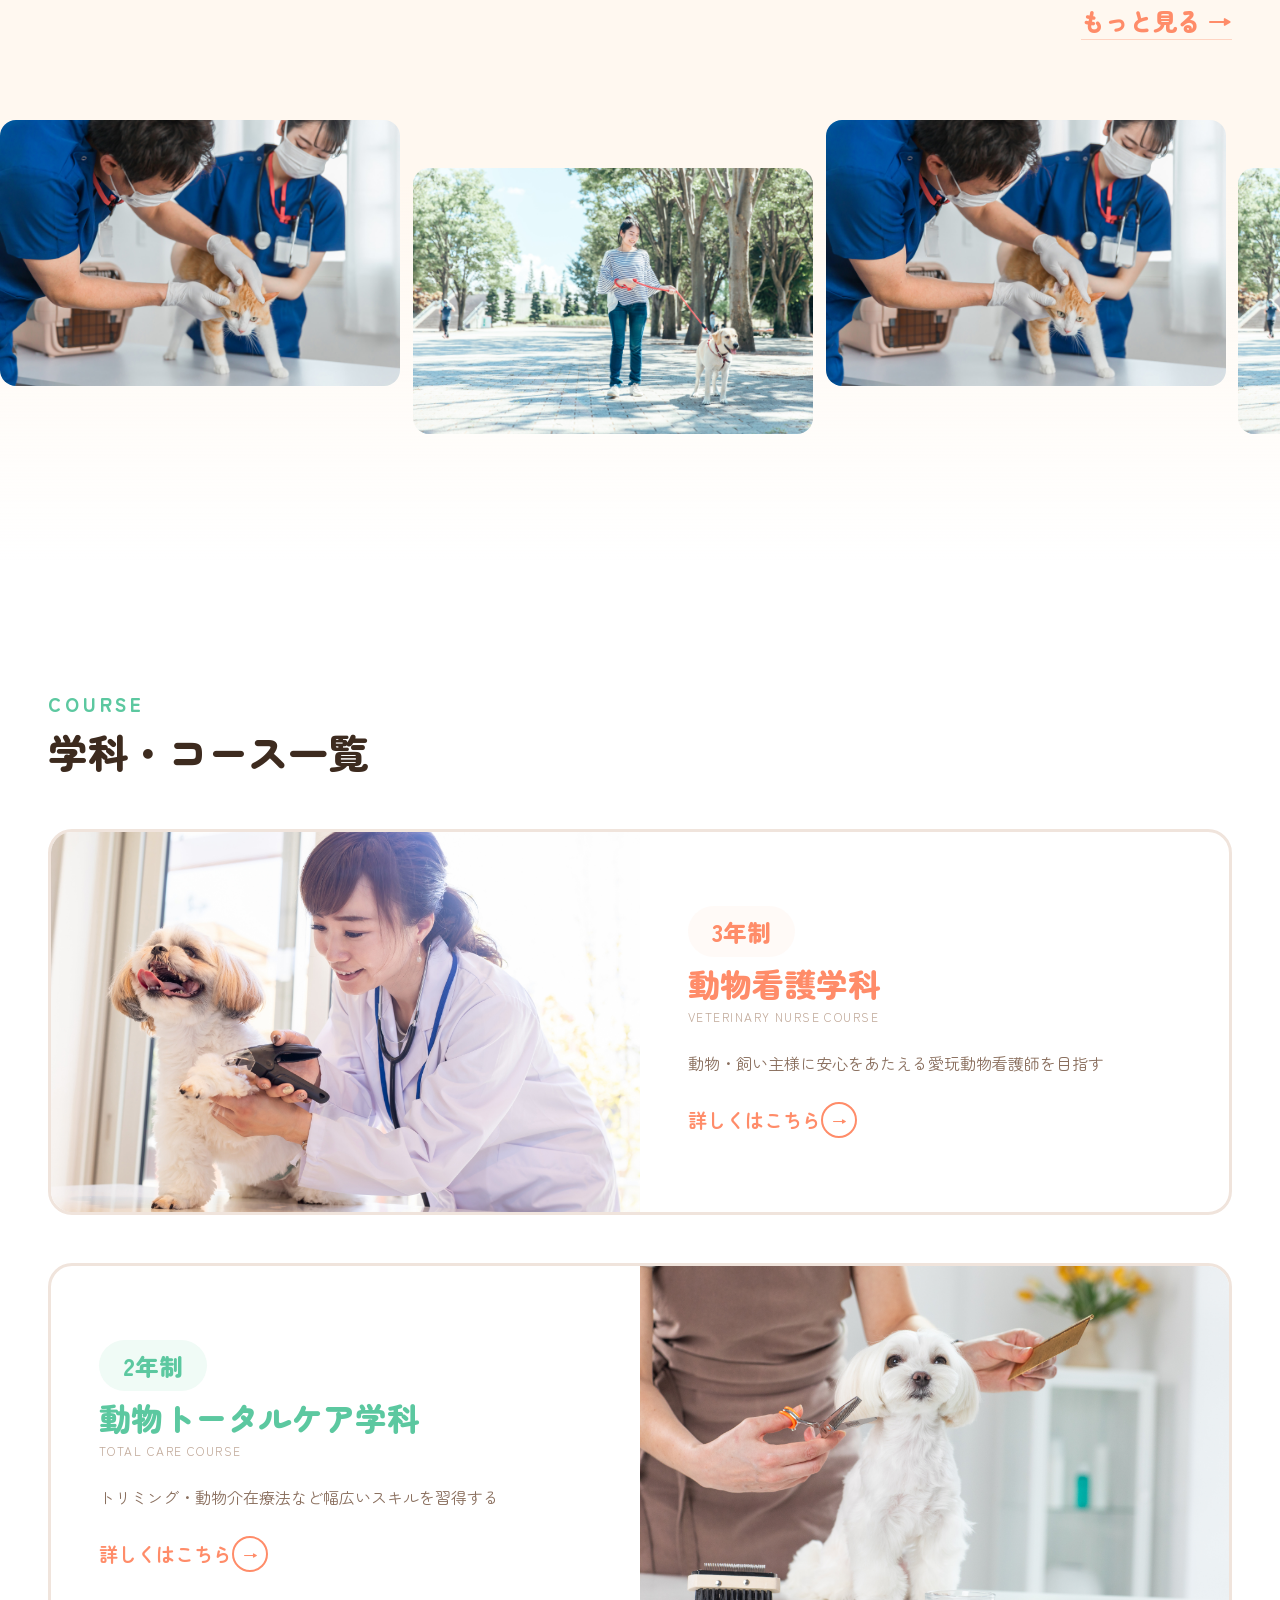
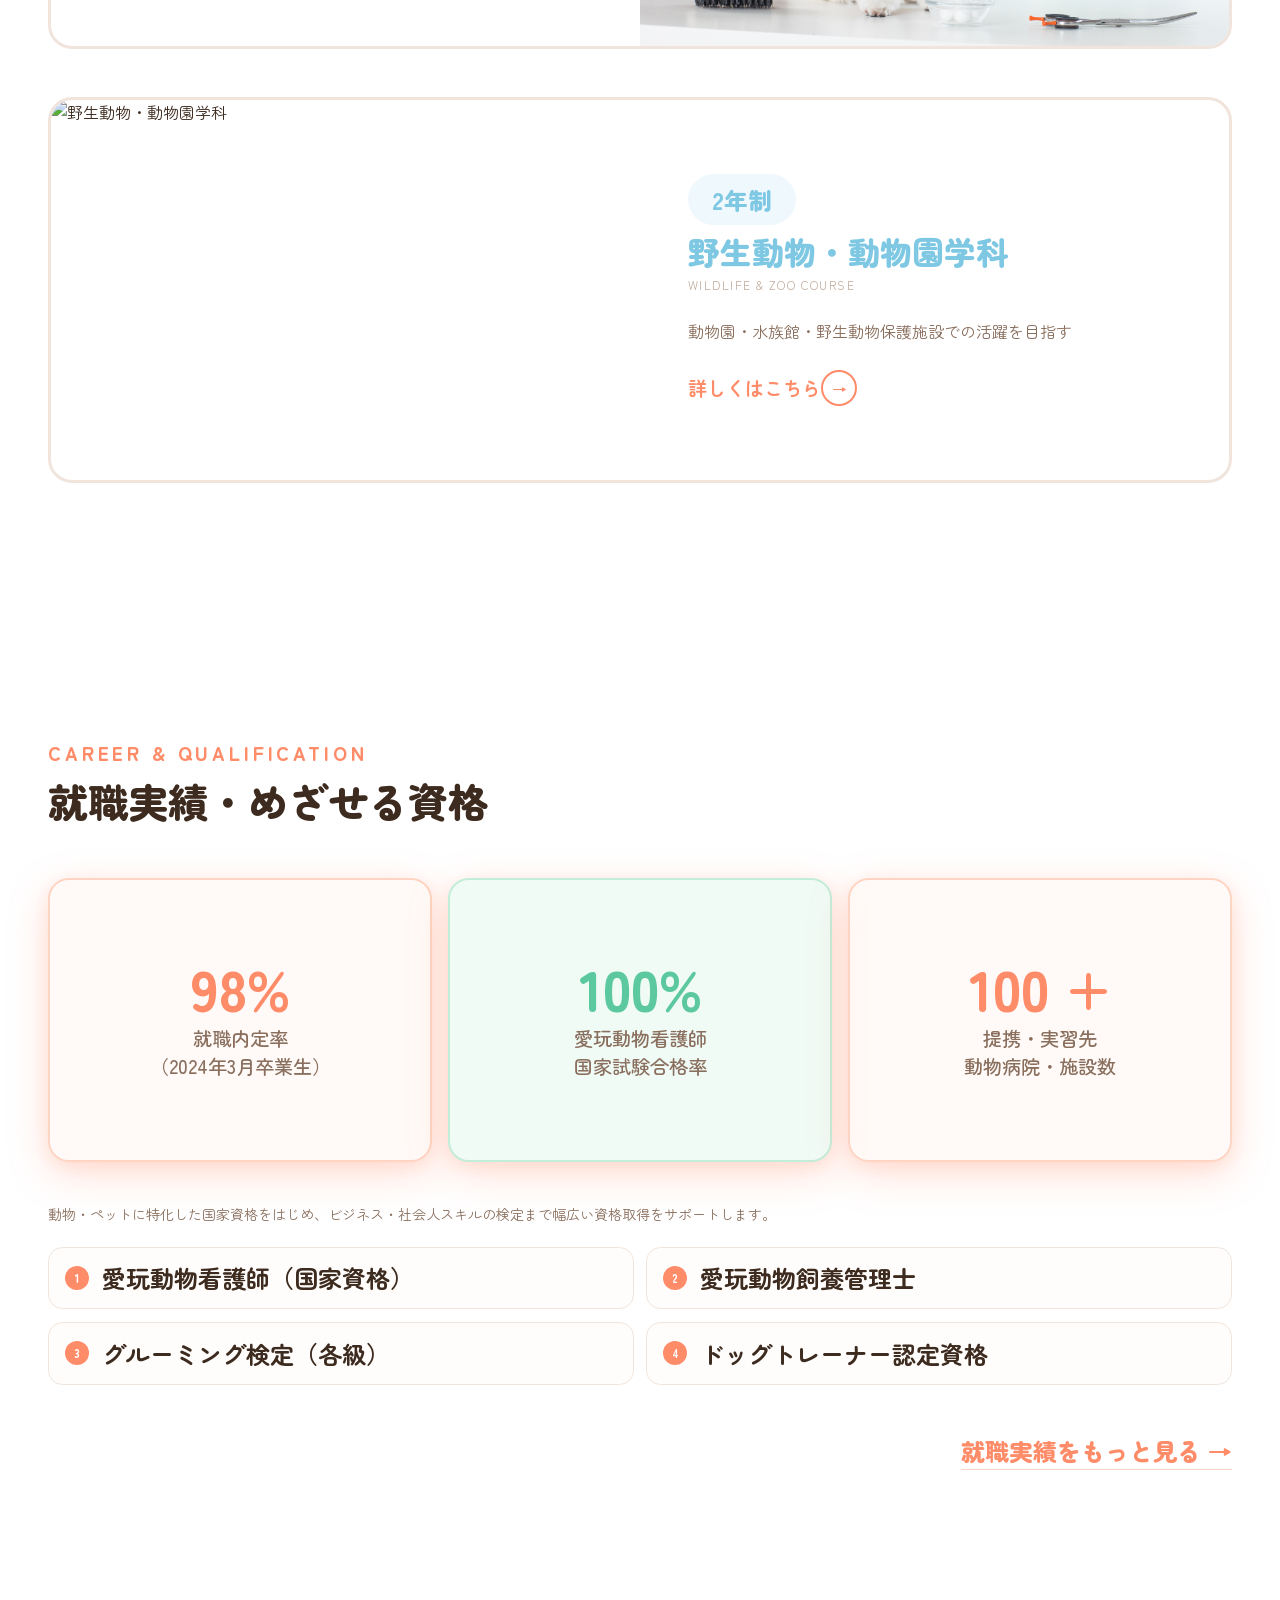
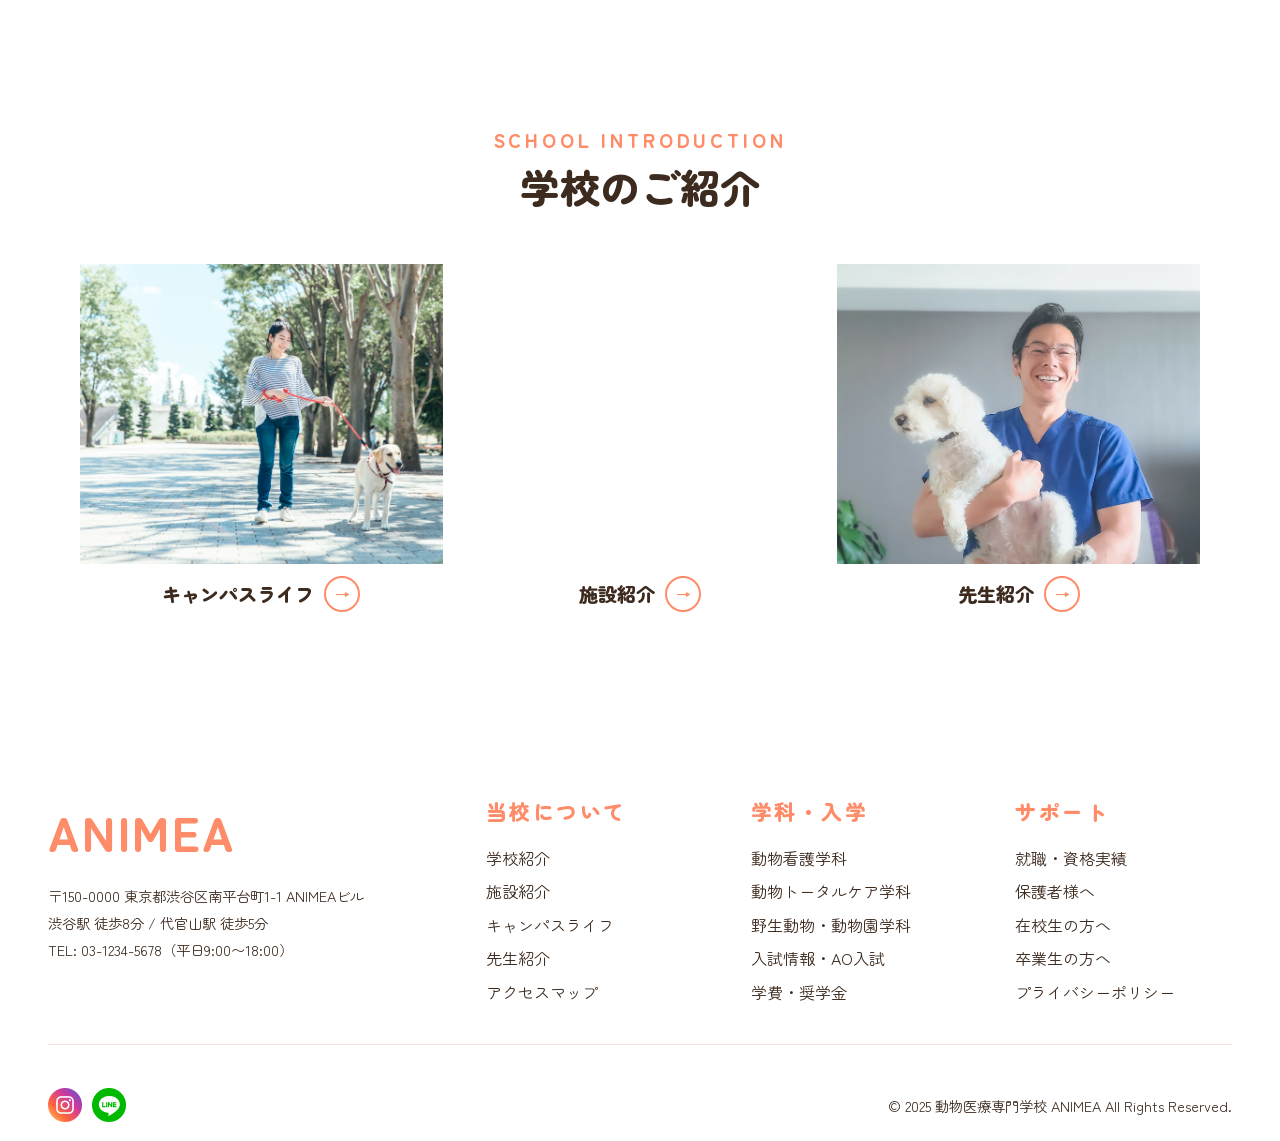
==== commit 3844dcf3: "微調整" ====
--- a/index.html
+++ b/index.html
@@ -311,7 +311,7 @@
         <div class="course-name-en">VETERINARY NURSE COURSE</div>
       </div>
       <p class="course-item-desc">動物・飼い主様に安心をあたえる愛玩動物看護師を目指す</p>
-      <a href="#" class="course-link">詳しくはこちら <span>→</span></a>
+      <a href="#" class="course-link">詳しくはこちら </a>
     </div>
   </div>
 
@@ -327,7 +327,7 @@
         <div class="course-name-en">TOTAL CARE COURSE</div>
       </div>
       <p class="course-item-desc">トリミング・動物介在療法など幅広いスキルを習得する</p>
-      <a href="#" class="course-link g">詳しくはこちら <span>→</span></a>
+      <a href="#" class="course-link g">詳しくはこちら </a>
     </div>
   </div>
 
@@ -343,7 +343,7 @@
         <div class="course-name-en">WILDLIFE &amp; ZOO COURSE</div>
       </div>
       <p class="course-item-desc">動物園・水族館・野生動物保護施設での活躍を目指す</p>
-      <a href="#" class="course-link s">詳しくはこちら <span>→</span></a>
+      <a href="#" class="course-link s">詳しくはこちら </a>
     </div>
   </div>
 
--- a/style.css
+++ b/style.css
@@ -62,8 +62,7 @@
 .logo { display: flex; align-items: center; gap: 0.6rem; }
 
 .logo-icon {
-  width: 46px; 
-  height: 46px;
+  width: 60px; 
   display: flex; 
   align-items: center; 
   justify-content: center;
@@ -788,6 +787,8 @@
   color: var(--peach);
   font-size: 1.2rem;
   font-weight: bold;
+  display: flex;
+  align-items: center;
 }
 
 /* レスポンシブ */
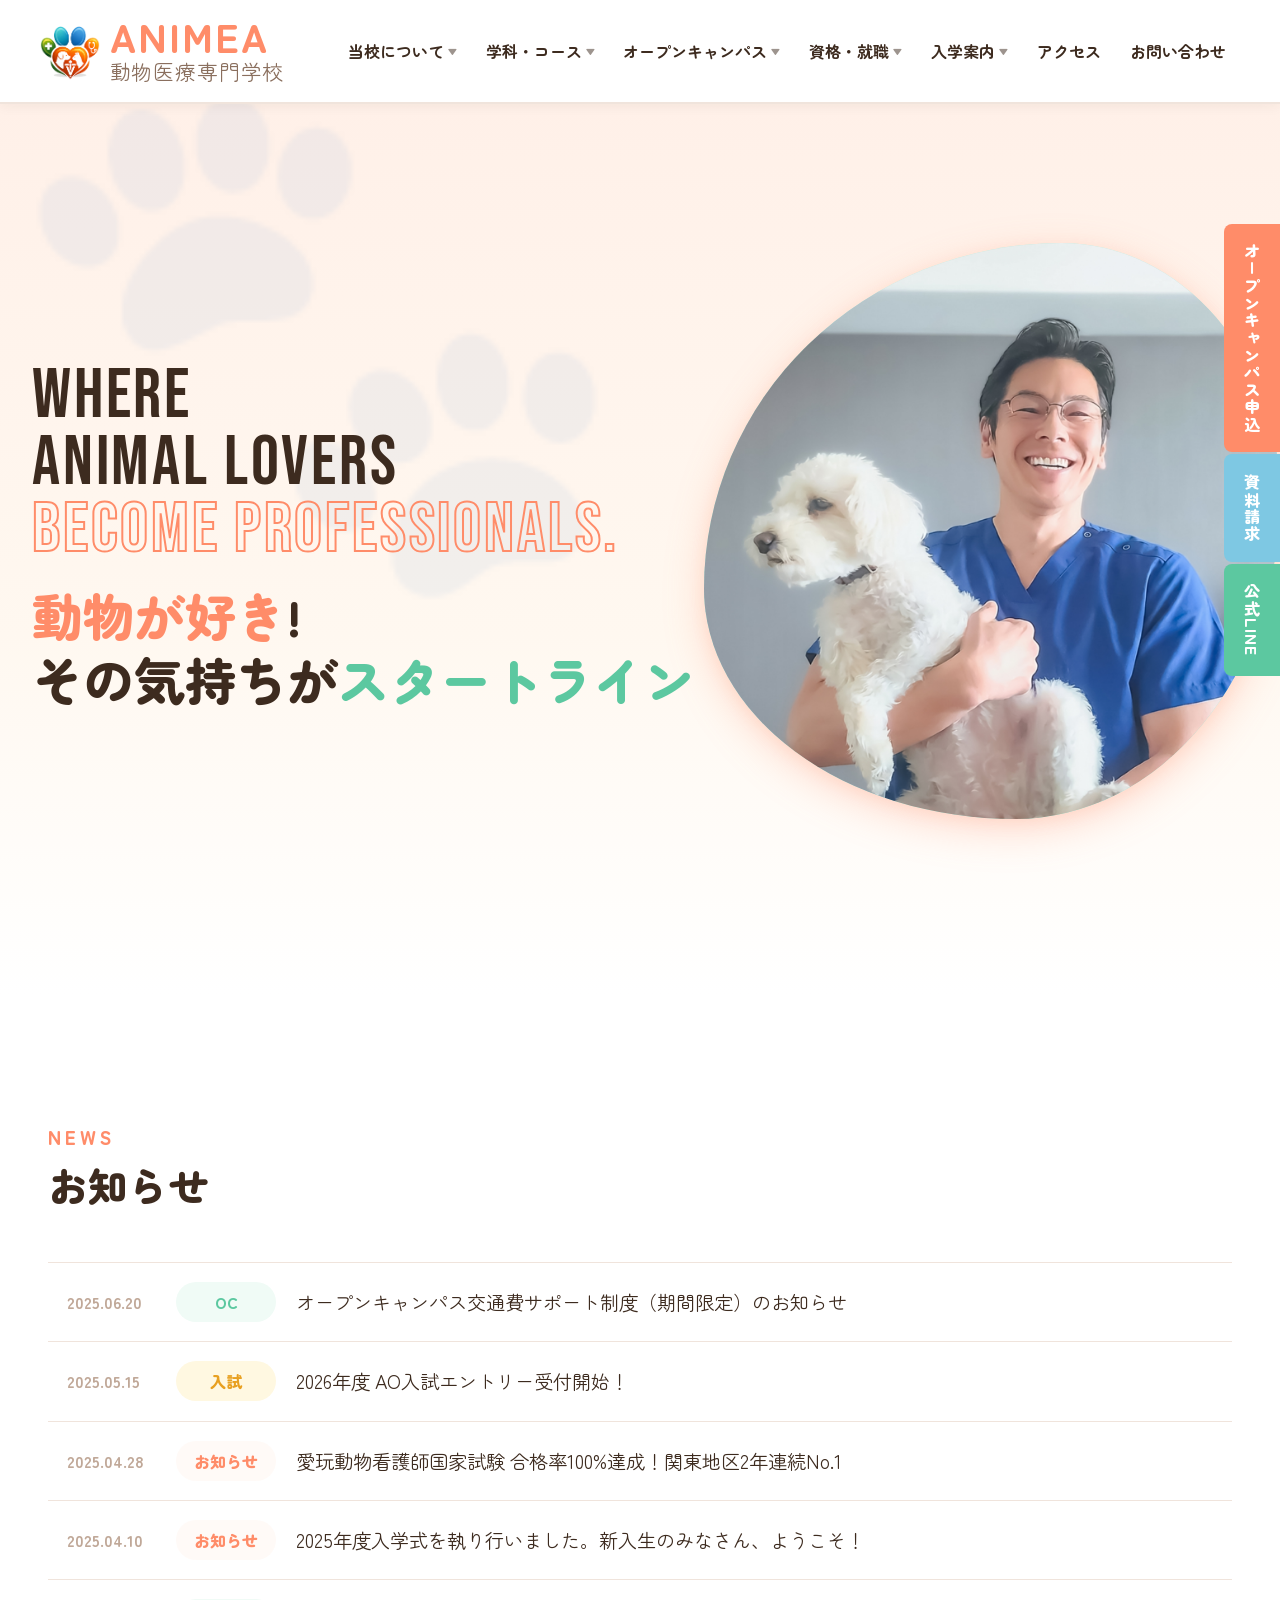
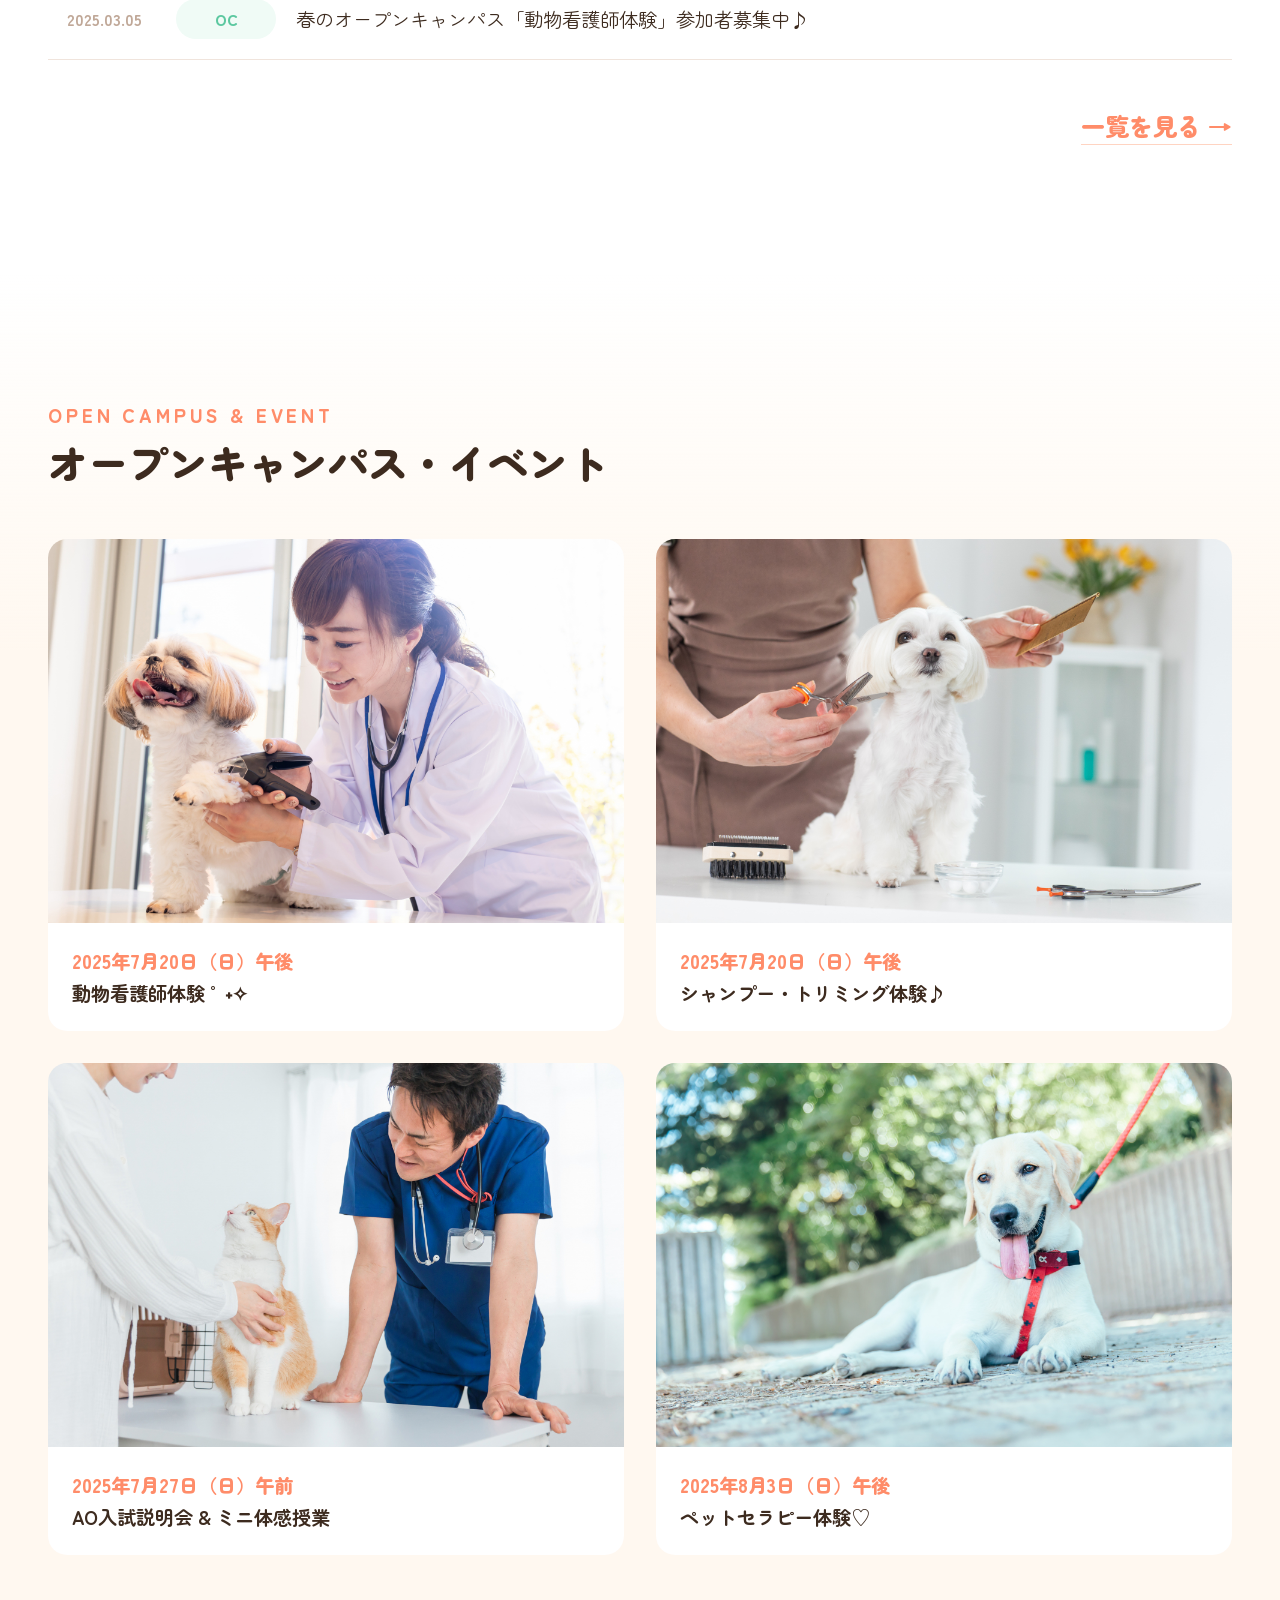
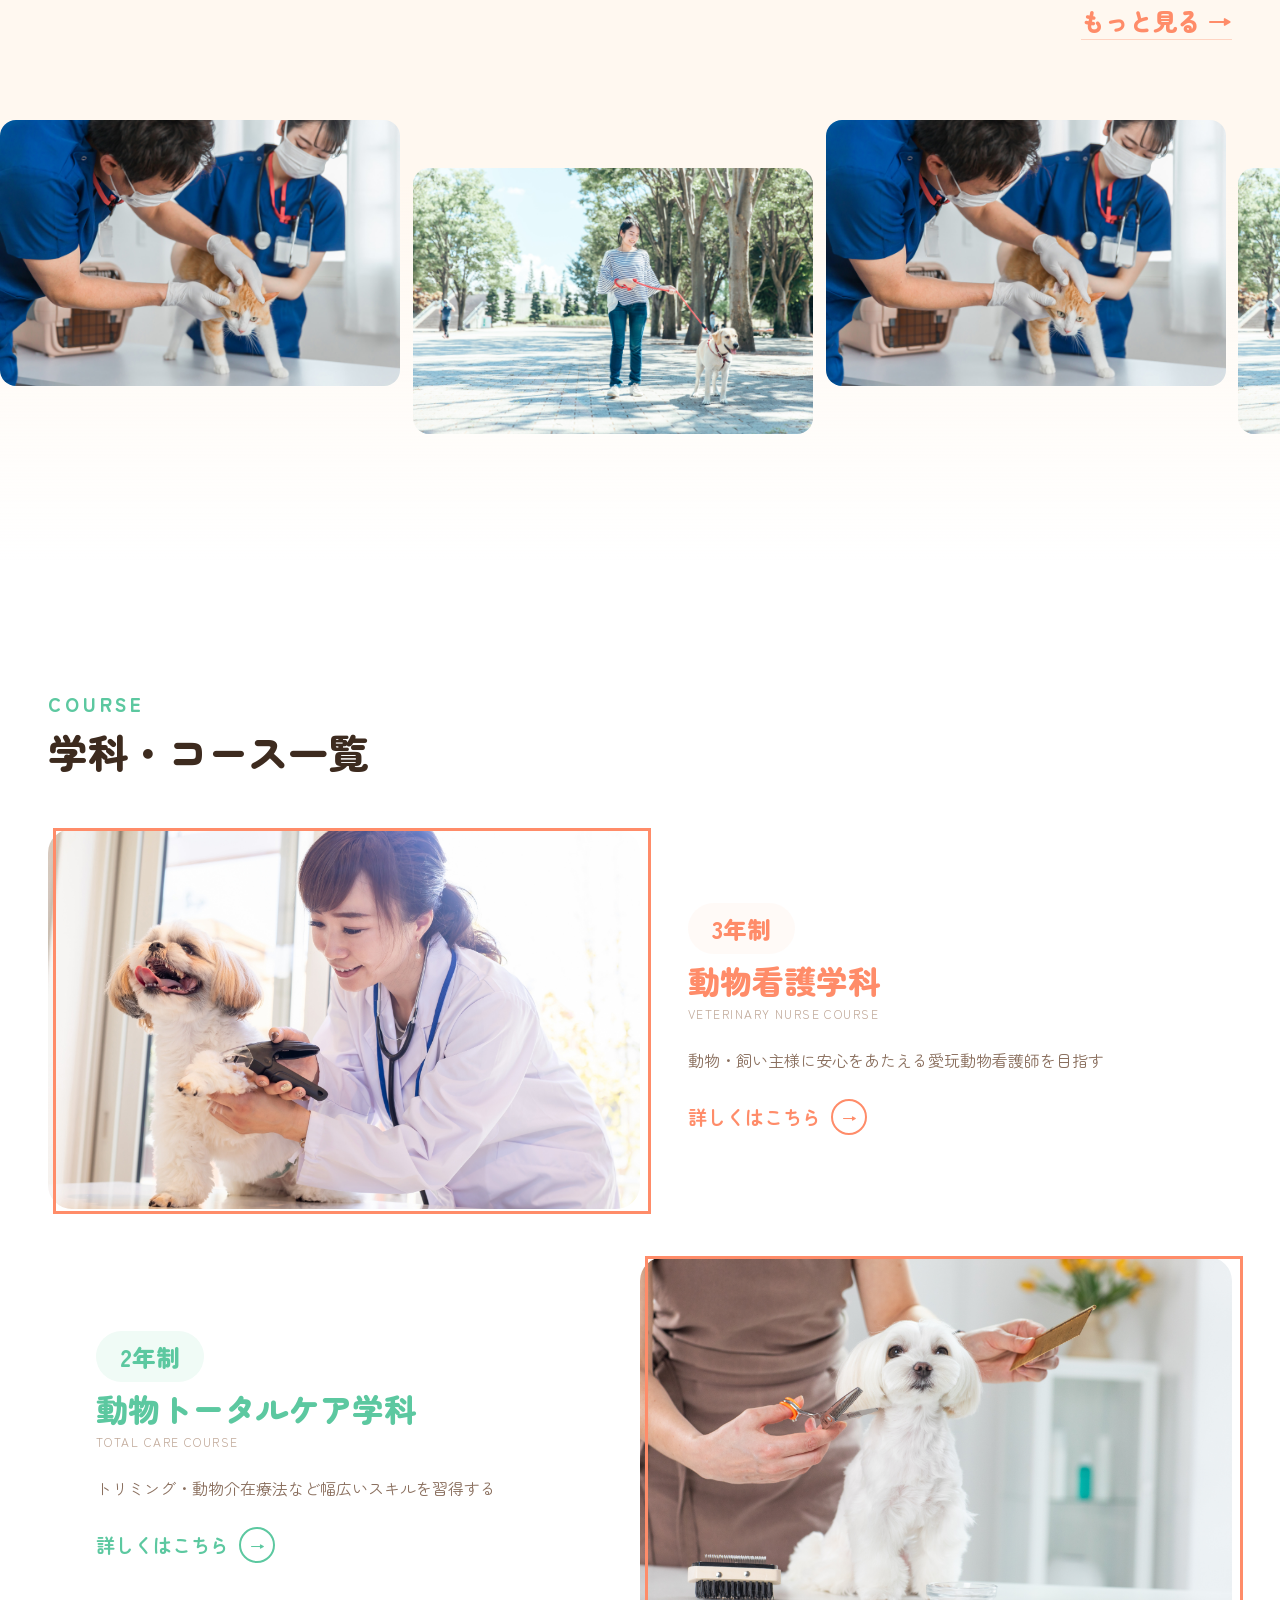
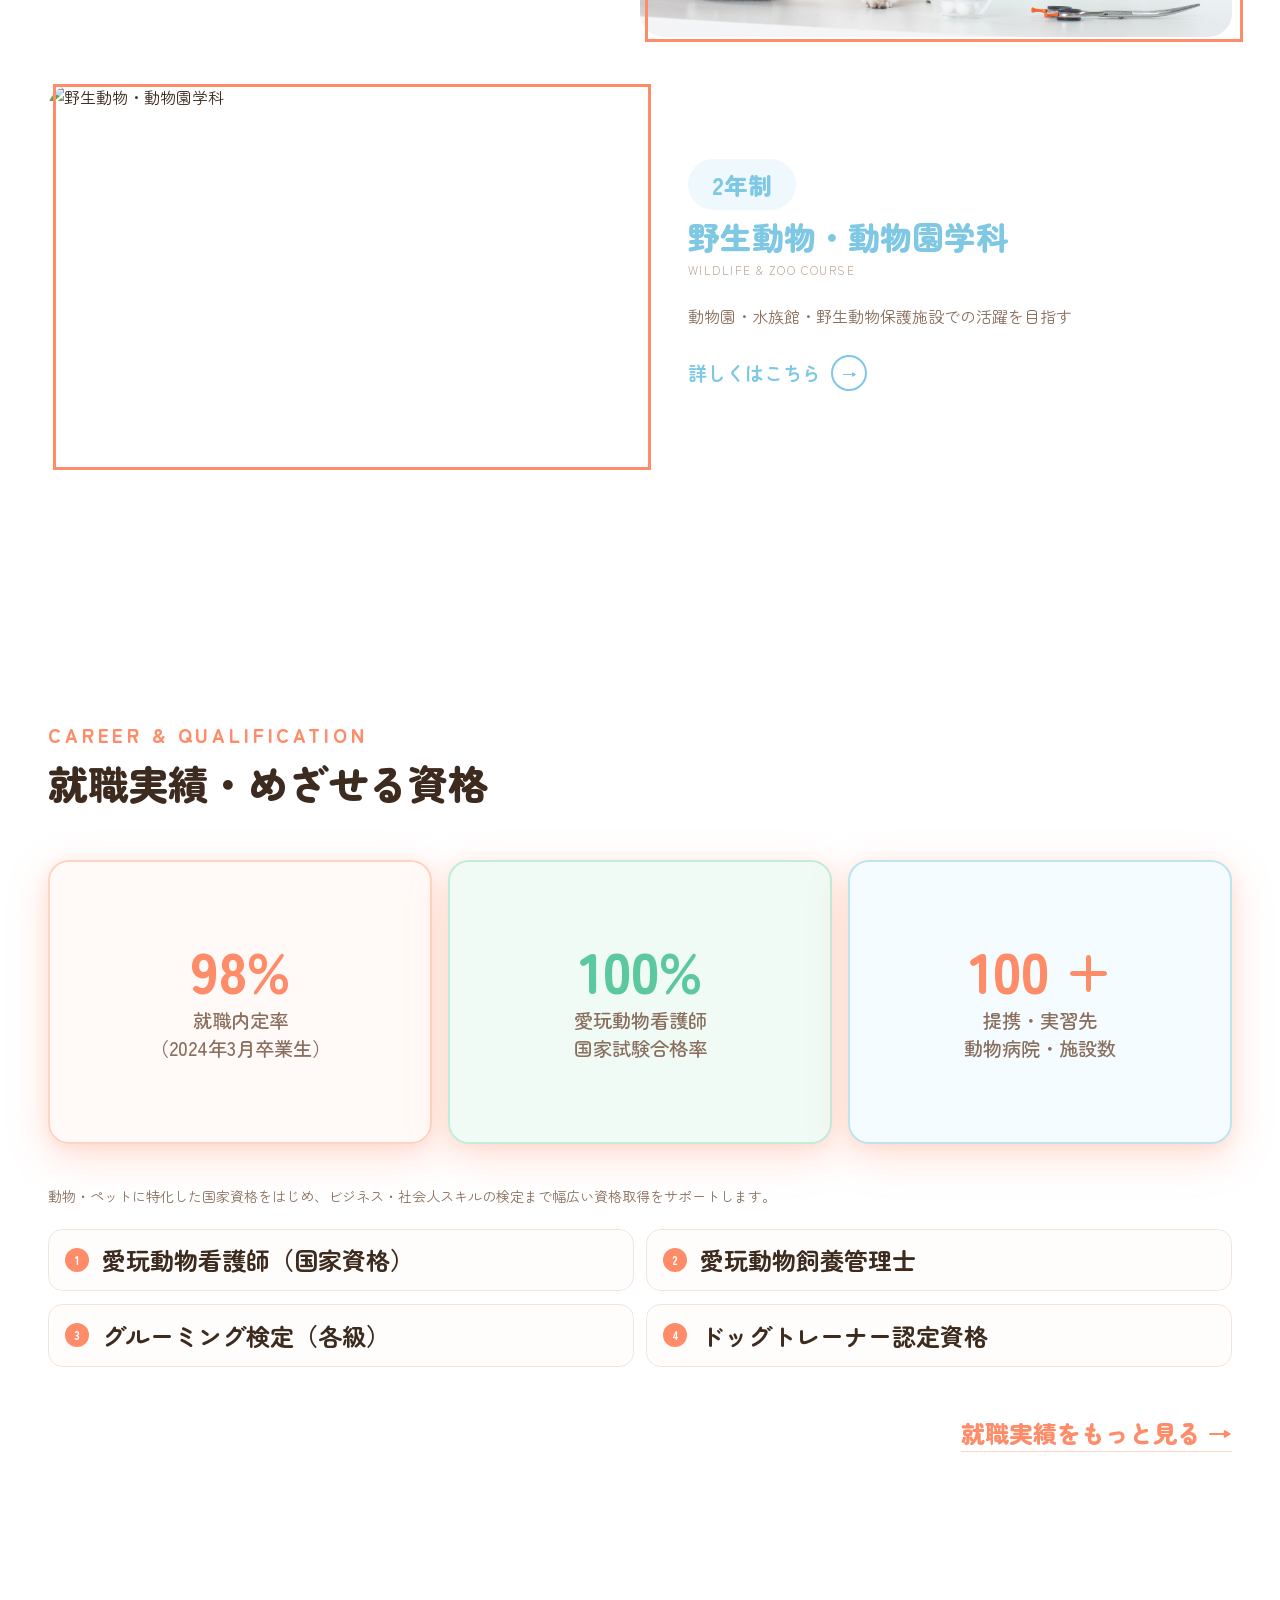
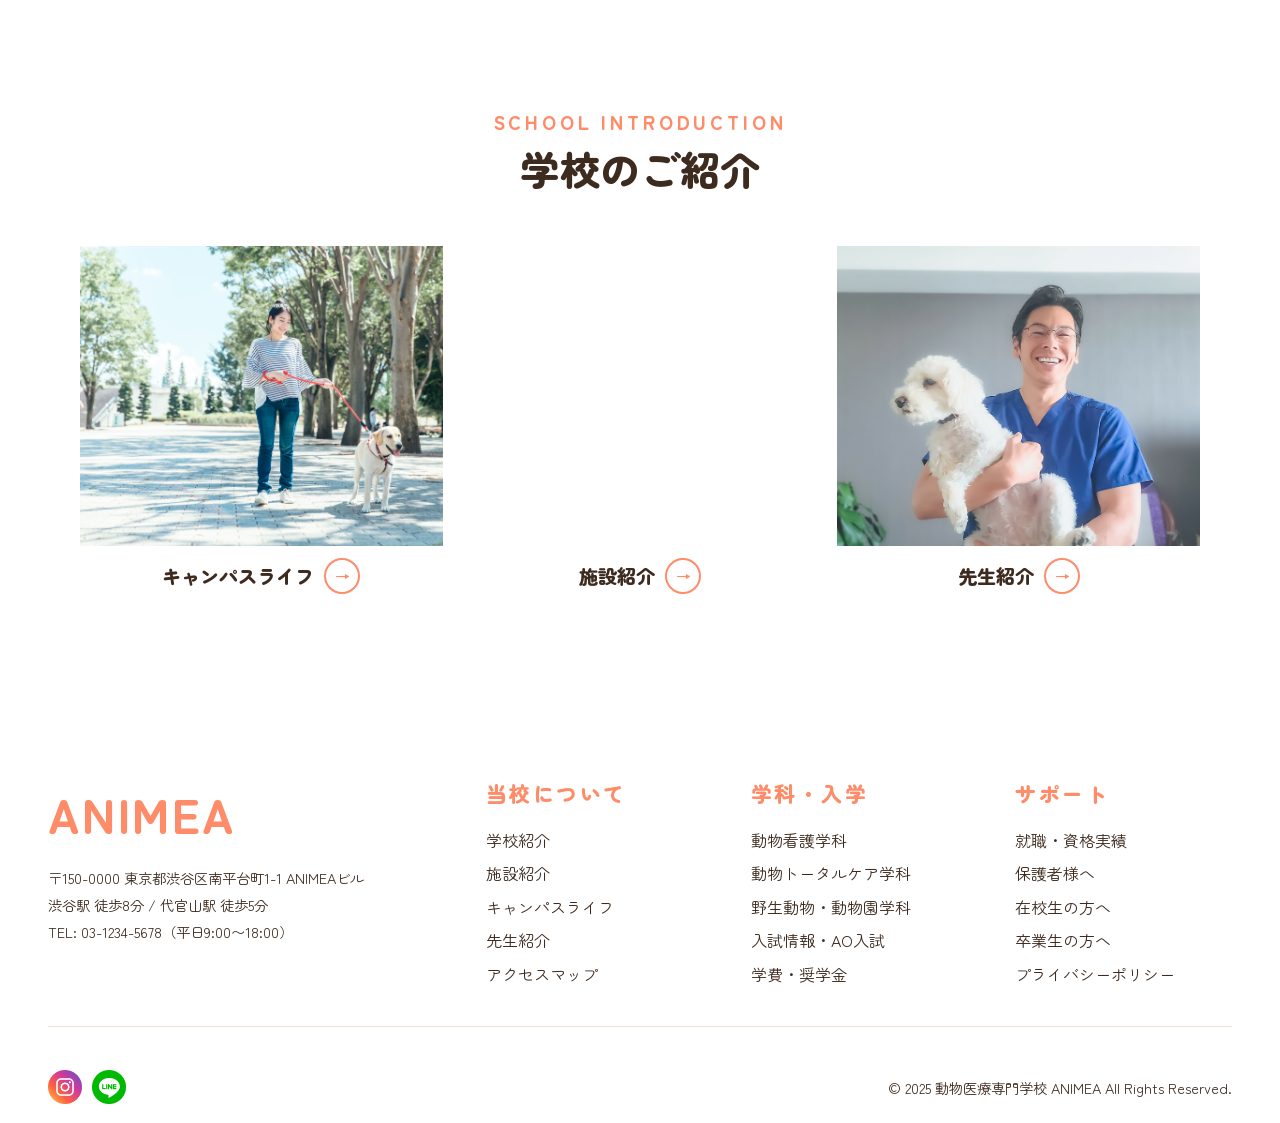
==== commit a52cf951: "course-link" ====
--- a/index.html
+++ b/index.html
@@ -374,7 +374,7 @@
                 <div class="cnum-n">100%</div>
                 <div class="cnum-l">愛玩動物看護師<br />国家試験合格率</div>
               </div>
-              <div class="cnum-card">
+              <div class="cnum-card s">
                 <div class="cnum-n">100 +</div>
                 <div class="cnum-l">提携・実習先<br />動物病院・施設数</div>
               </div>
--- a/style.css
+++ b/style.css
@@ -11,12 +11,15 @@
   --mint-bg:   #F0FBF6;
   --yellow:    #FFD166;
   --sky:       #7EC8E3;
+  --sky-lt:    #c0e3f0;
+  --sky-bg:    #f4fcff;
   --cream:     #fffbf781;
   --border:    #F0E4DC;
   --text:      #3D2B1F;
   --text-mid:  #8A6F5E;
   --text-lt:   #C0A898;
   --white:     #ffffff88;
+  
 }
 
 /* ===================================================
@@ -265,8 +268,8 @@
   padding-right: 0.9rem; }
 
 .side-oc   { background: var(--peach); }
-.side-doc  { background: var(--mint); }
-.side-line { background: #00B900; }
+.side-doc  { background: var(--sky); }
+.side-line { background: var(--mint); }
 
 /* ===================================================
    HERO / メインビジュアル
@@ -631,7 +634,10 @@
   transform: translateY(-4px);
   box-shadow: 0 10px 28px rgba(255, 140, 105, 0.15);
 }
-
+.oc-card:hover .oc-thumb img {
+  transform: scale(1.04);
+  transition: transform 0.4s ease;
+}
 .oc-thumb {
   display: flex; 
 }
@@ -695,15 +701,8 @@
   display: grid;
   grid-template-columns: 1fr 1fr;
   border-radius: 1.5rem;
-  overflow: hidden;
-  border: 3px solid var(--border);
-  background: white;
   transition: box-shadow 0.2s;
   cursor: pointer;
-}
-
-.course-item:hover {
-  box-shadow: 0 10px 20px rgba(61, 43, 31, 0.1);
 }
 
 /* 偶数カード：画像を右に */
@@ -717,13 +716,31 @@
 /* 画像エリア */
 .course-item-img {
   height: 380px;
-  overflow: hidden;
+  border-radius: 1.5rem; 
+  position: relative;
+}
+.course-item-img::before{
+  content: "";
+  position: absolute;
+  bottom: -5px;
+  left: 5px;
+  z-index: 1;
+  width: 100%;
+  height: 100%;
+  border: 3px solid var(--peach);
+}
+.course-item-img.d2::before{
+  border: 3px solid var(--mint);
+}
+.course-item-img.d3::before{
+  border: 3px solid var(--sky);
 }
 
 .course-item-img img {
   width: 100%;
   height: 100%;
   object-fit: cover;
+  border-radius: 1.5rem;
   transition: transform 0.4s ease;
 }
 
@@ -740,7 +757,8 @@
   gap: 1.5rem;
 }
 
-.course-item-head { display: flex; flex-direction: column; gap: 0.4rem; }
+.course-item-head { 
+  display: flex; flex-direction: column; gap: 0.4rem; }
 
 /* カラーバリエーション */
 .course-item-head[data-color="peach"] .course-name { color: var(--peach); }
@@ -789,7 +807,37 @@
   font-weight: bold;
   display: flex;
   align-items: center;
-}
+  gap: 10px;
+}
+.course-link::after{
+  content: '→';
+  display: flex;
+  align-items: center;
+  justify-content: center;
+  width: 32px;
+  height: 32px;
+  border-radius: 50%;
+  border: 2px solid var(--peach);
+  color: var(--peach);
+  border-radius: 1.5rem;
+  font-size: 0.9rem;
+  flex-shrink: 0;
+  transition: background 0.2s, color 0.2s, transform 0.2s;
+}
+
+.course-link.g{
+  color: var(--mint);
+}
+.course-link.g::after{
+  border: 2px solid var(--mint);
+  color: var(--mint);}
+
+.course-link.s{
+  color: var(--sky);
+}
+.course-link.s::after{
+  border: 2px solid var(--sky);
+  color: var(--sky);}
 
 /* レスポンシブ */
 @media (max-width: 768px) {
@@ -828,10 +876,13 @@
   border: 2px solid var(--peach-lt);
   text-align: center; 
 }
-
 .cnum-card.g { 
   animation: blob-morph 15s ease-in-out infinite;
   background: var(--mint-bg); border-color: var(--mint-lt); }
+.cnum-card.s { 
+  animation: blob-morph 15s ease-in-out infinite;
+  background: var(--sky-bg); 
+  border-color: var(--sky-lt); }
 
 .cnum-n { 
   font-size: 3.5rem; 
@@ -840,6 +891,8 @@
 }
 .cnum-card.g .cnum-n { 
   color: var(--mint); }
+.cnum-card.g .cnum-s { 
+  color: var(--sky); }
 .cnum-l { 
   font-size: 1.2rem; 
   color: var(--text-mid); 
@@ -923,7 +976,7 @@
   gap: 10px; 
 }
 
-.campus-btn-ja::after ,.course-link::after{
+.campus-btn-ja::after {
   content: '→';
   display: flex;
   align-items: center;
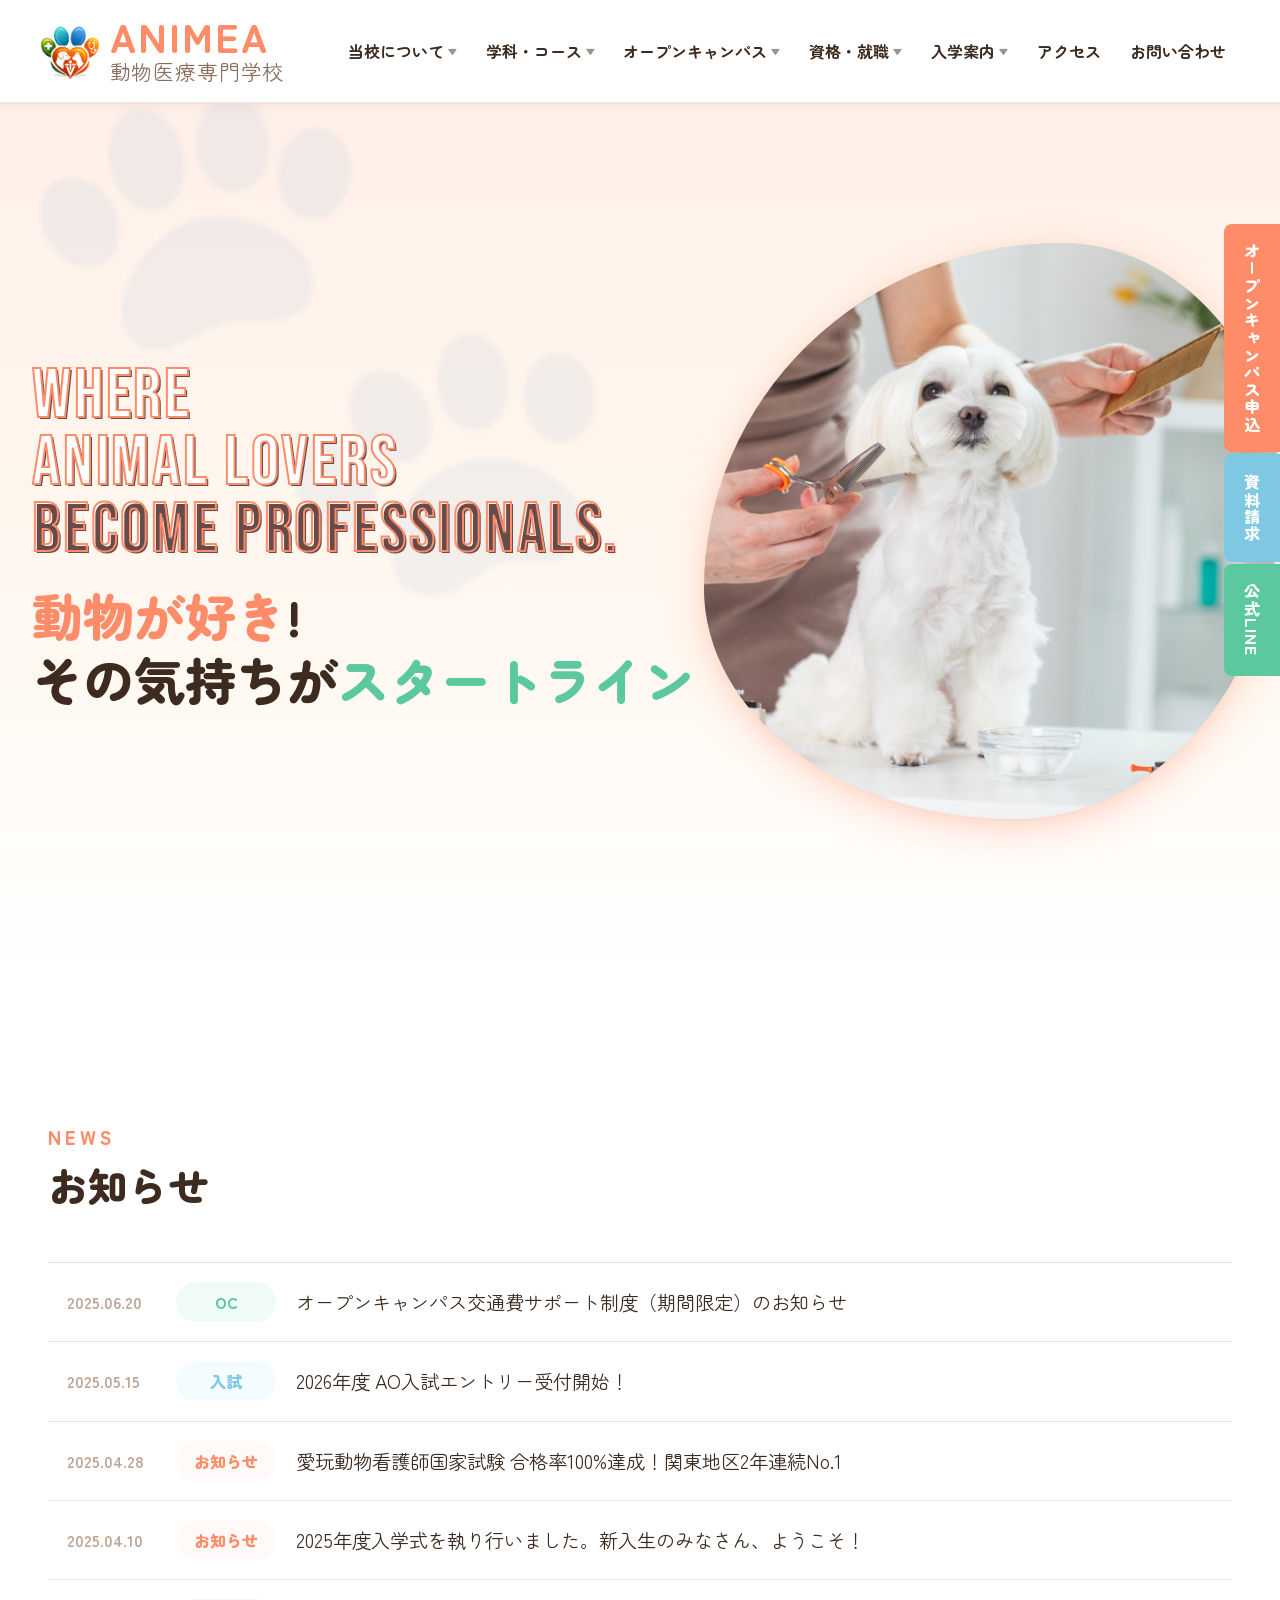
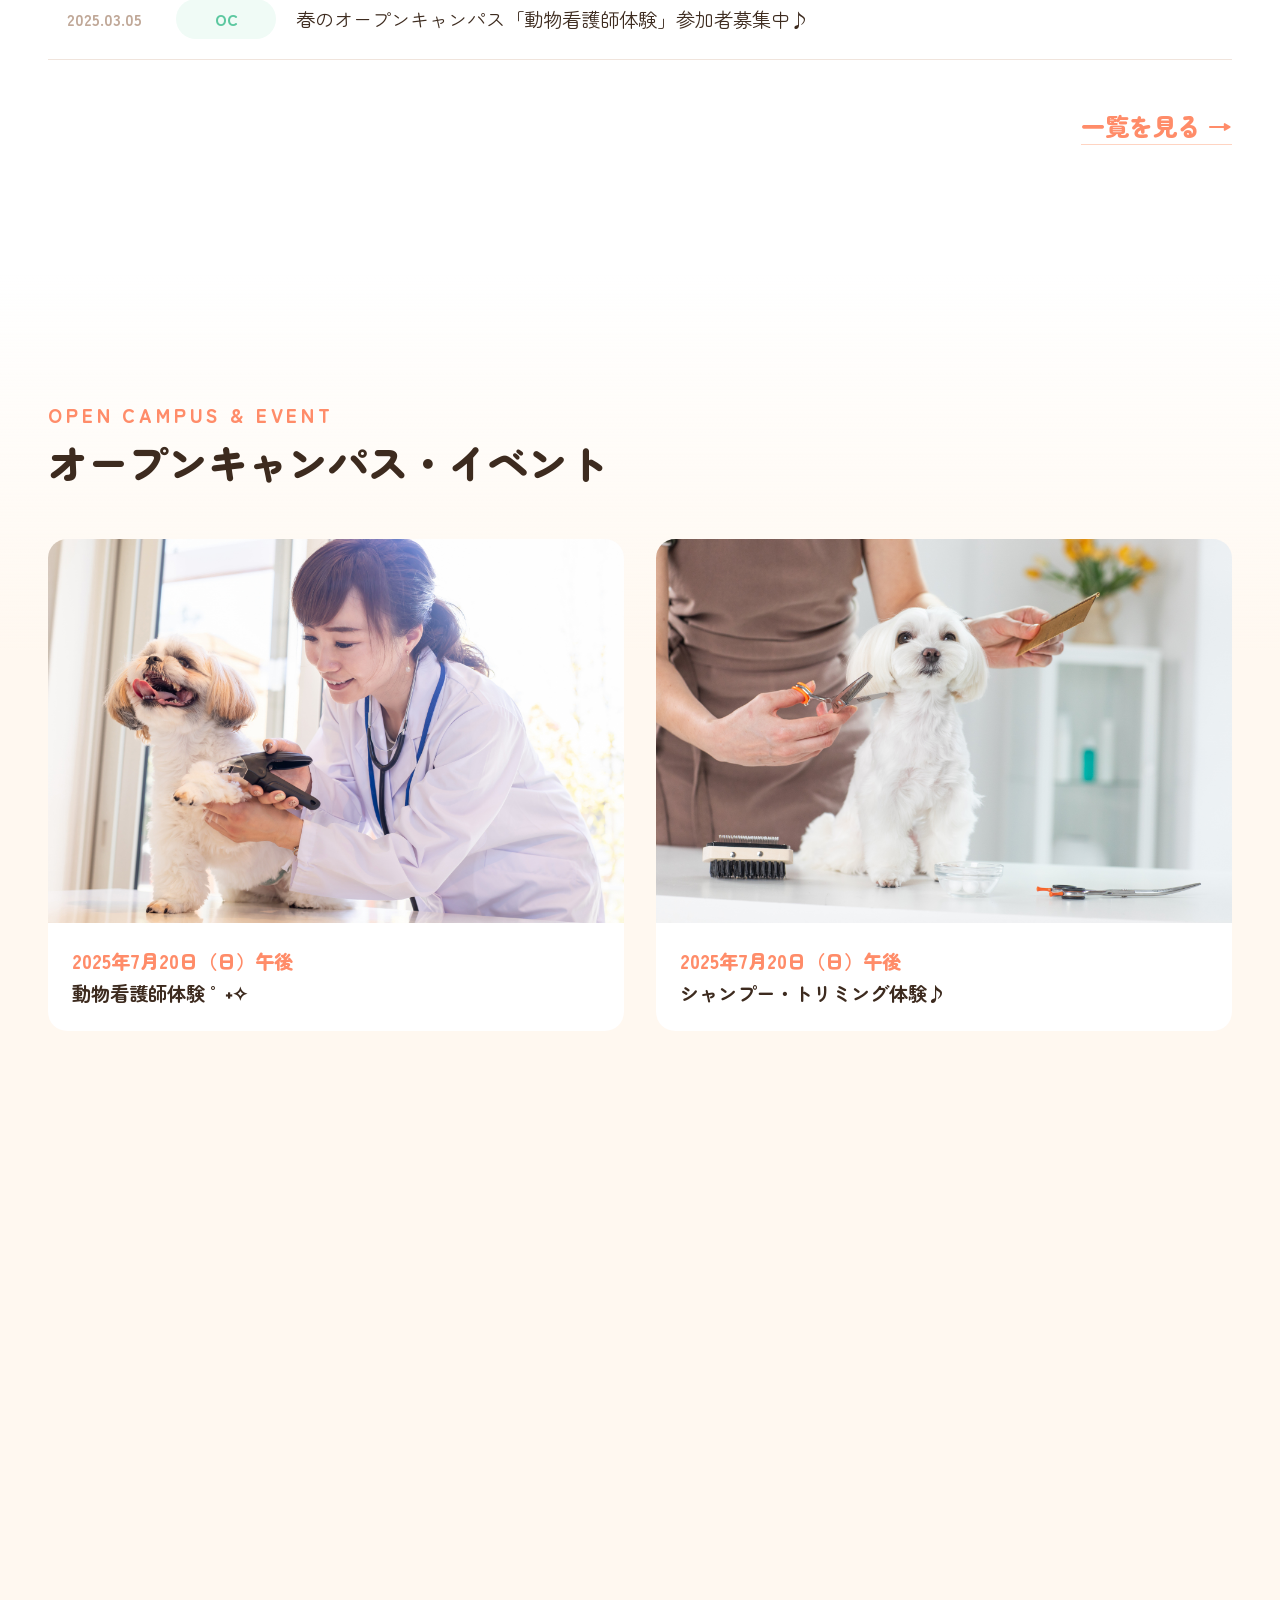
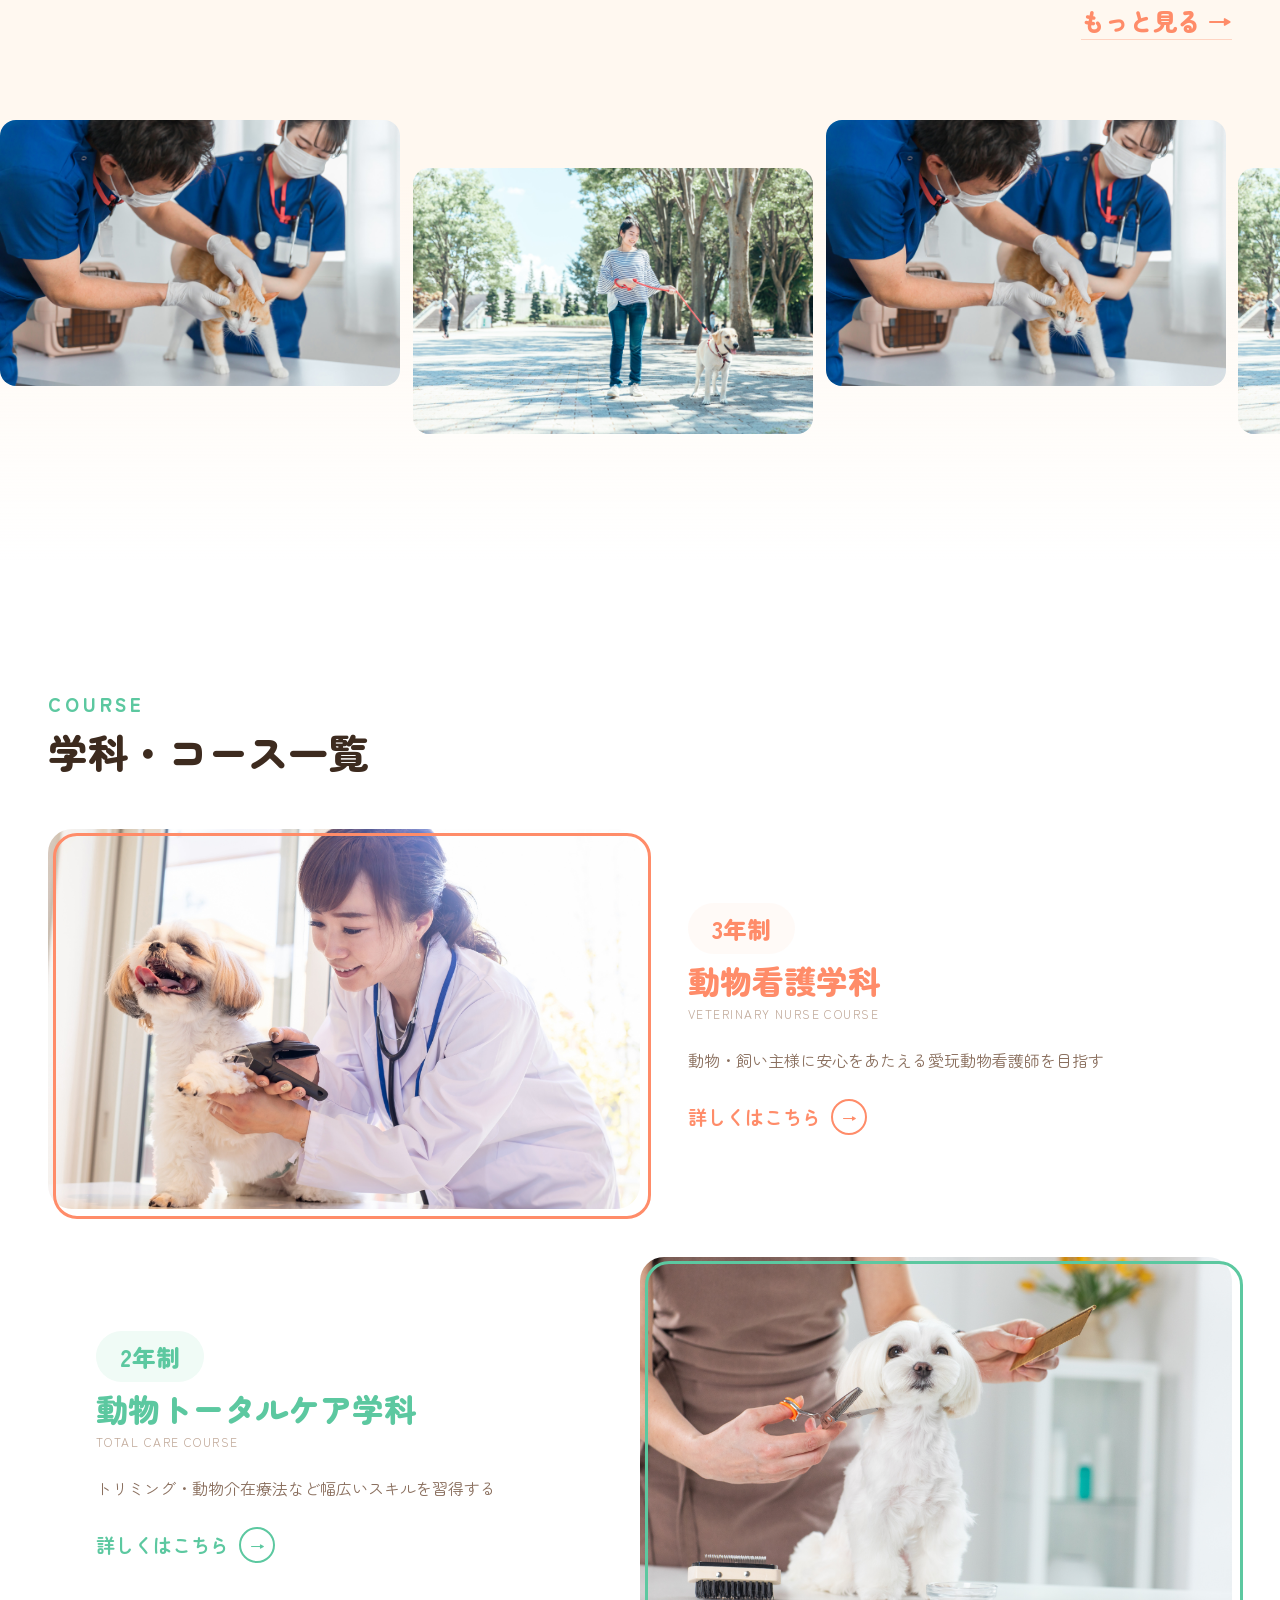
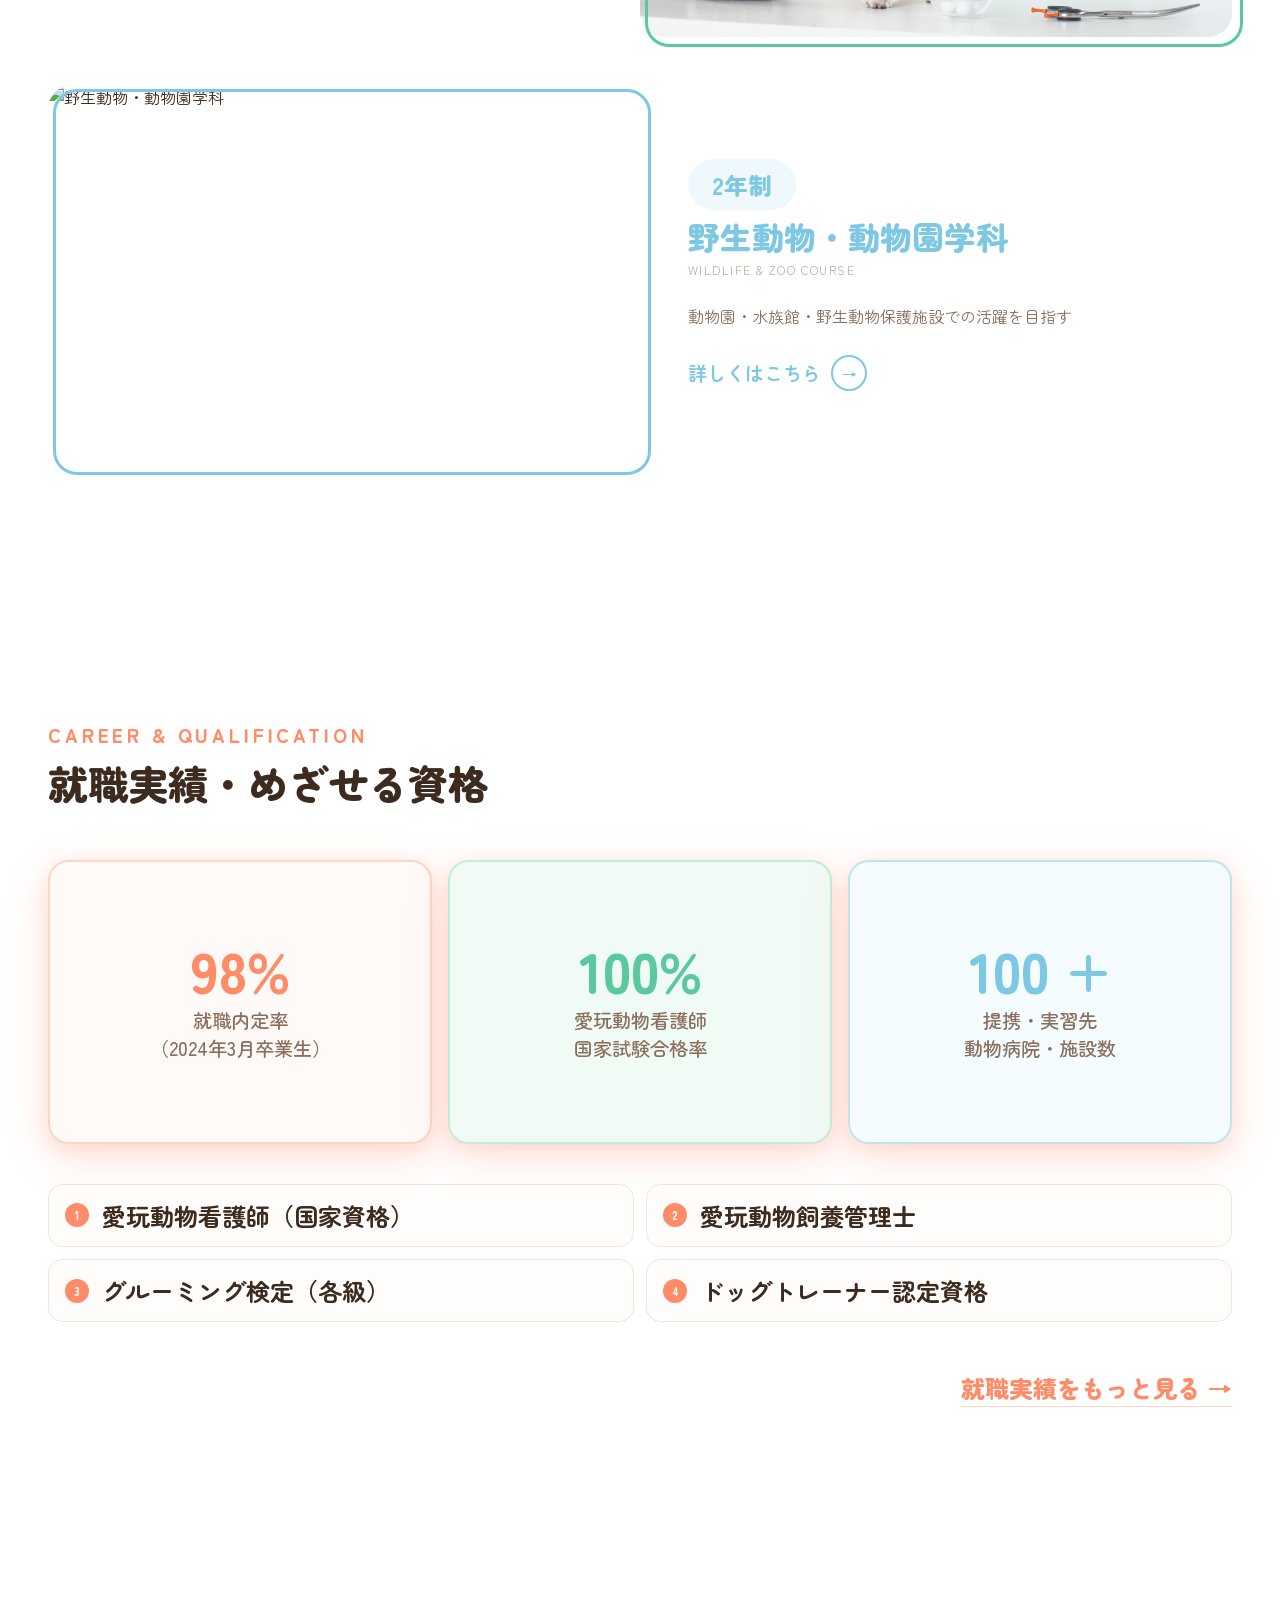
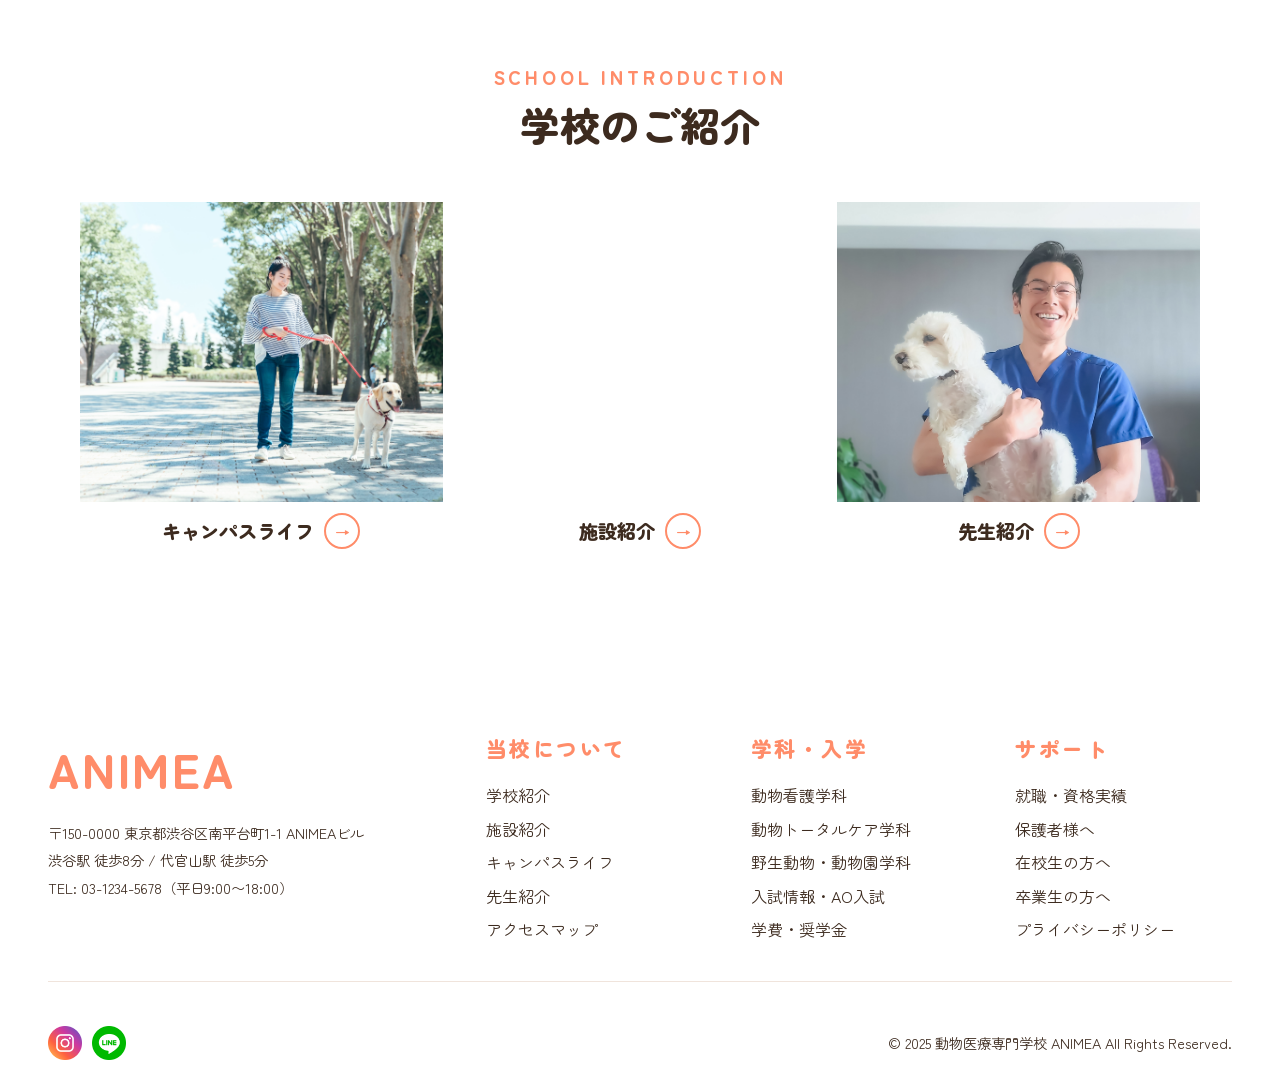
==== commit 206e5b99: "catch" ====
--- a/index.html
+++ b/index.html
@@ -382,16 +382,6 @@
 
           <!-- 資格 -->
           <div class="reveal">
-            <p
-              style="
-                font-size: 0.88rem;
-                color: var(--text-mid);
-                line-height: 1.8;
-                margin-bottom: 1.2rem;
-              "
-            >
-              動物・ペットに特化した国家資格をはじめ、ビジネス・社会人スキルの検定まで幅広い資格取得をサポートします。
-            </p>
             <div class="qual-list">
               <div class="qual-item">
                 <div class="qual-num">1</div>
--- a/style.css
+++ b/style.css
@@ -316,6 +316,7 @@
   flex-direction: column;
   line-height: 0.95;
   margin-bottom: 1.2rem;
+  -webkit-text-stroke: 2px var(--peach);
 }
 
 .hero-en-catch span {
@@ -323,13 +324,14 @@
   font-size: clamp(2.8rem, 5.5vw, 5.5rem);
   font-weight: 400;
   letter-spacing: 0.04em;
-  color: var(--text);
+  color: #fff;
+  text-shadow: 2px 2px #674b4b;
   display: block;
 }
 
 .hero-en-accent {
   color: transparent !important;
-  -webkit-text-stroke: 2px var(--peach);
+
 }
 .hero-catch-en {
   font-size: 0.72rem; font-weight: 800;
@@ -601,7 +603,7 @@
 .news-tag.oc      { 
   background: var(--mint-bg); color: var(--mint); }
 .news-tag.nyuushi { 
-  background: #FFF8E1; color: #E8A020; }
+  background: var(--sky-bg); color: var(--sky); }
 
 .news-text { 
   font-size: 1.2rem; 
@@ -722,20 +724,23 @@
 .course-item-img::before{
   content: "";
   position: absolute;
-  bottom: -5px;
+  bottom: -10px;
   left: 5px;
+  border-radius: 1.5rem; 
   z-index: 1;
   width: 100%;
   height: 100%;
   border: 3px solid var(--peach);
 }
-.course-item-img.d2::before{
+.d2 .course-item-img::before{
   border: 3px solid var(--mint);
 }
-.course-item-img.d3::before{
+.d3 .course-item-img::before{
   border: 3px solid var(--sky);
 }
-
+.course-item-img::before:hover{
+  transform: scale(1.04);
+}
 .course-item-img img {
   width: 100%;
   height: 100%;
@@ -891,7 +896,7 @@
 }
 .cnum-card.g .cnum-n { 
   color: var(--mint); }
-.cnum-card.g .cnum-s { 
+.cnum-card.s .cnum-n { 
   color: var(--sky); }
 .cnum-l { 
   font-size: 1.2rem; 
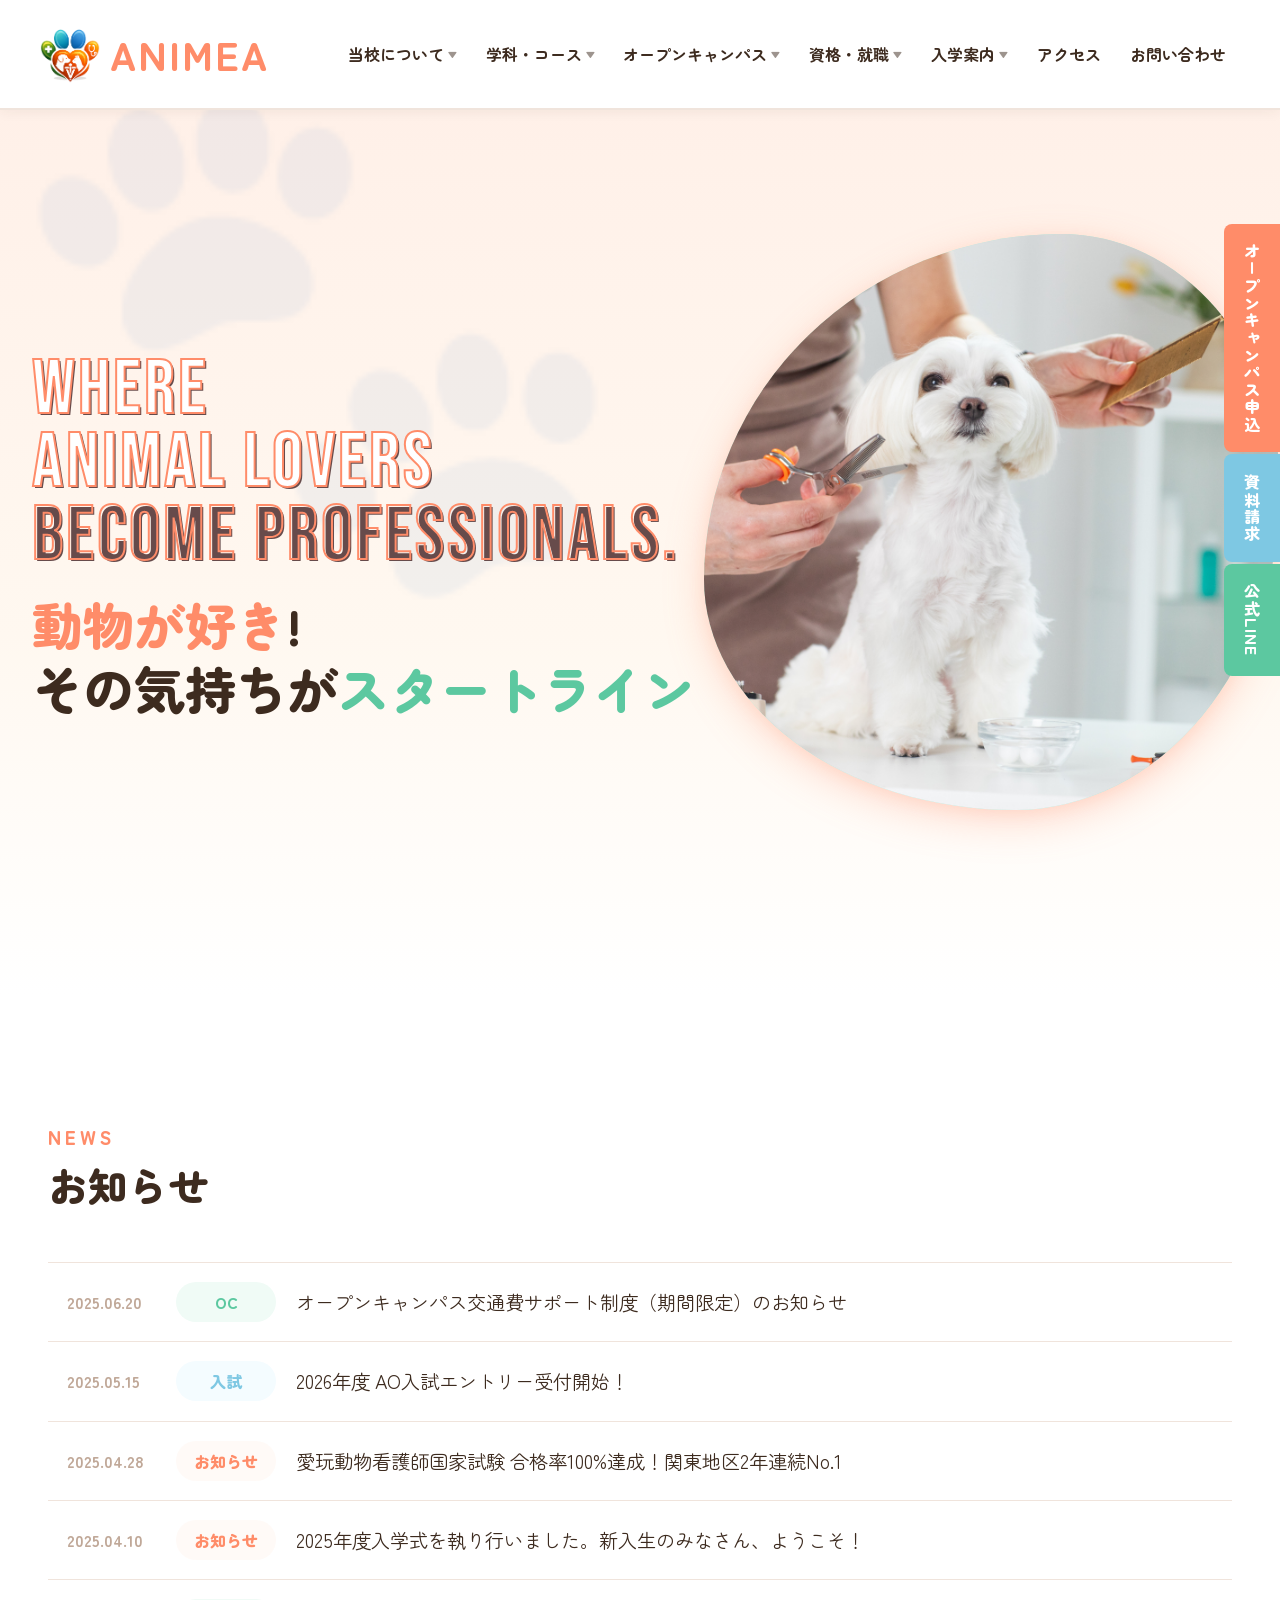
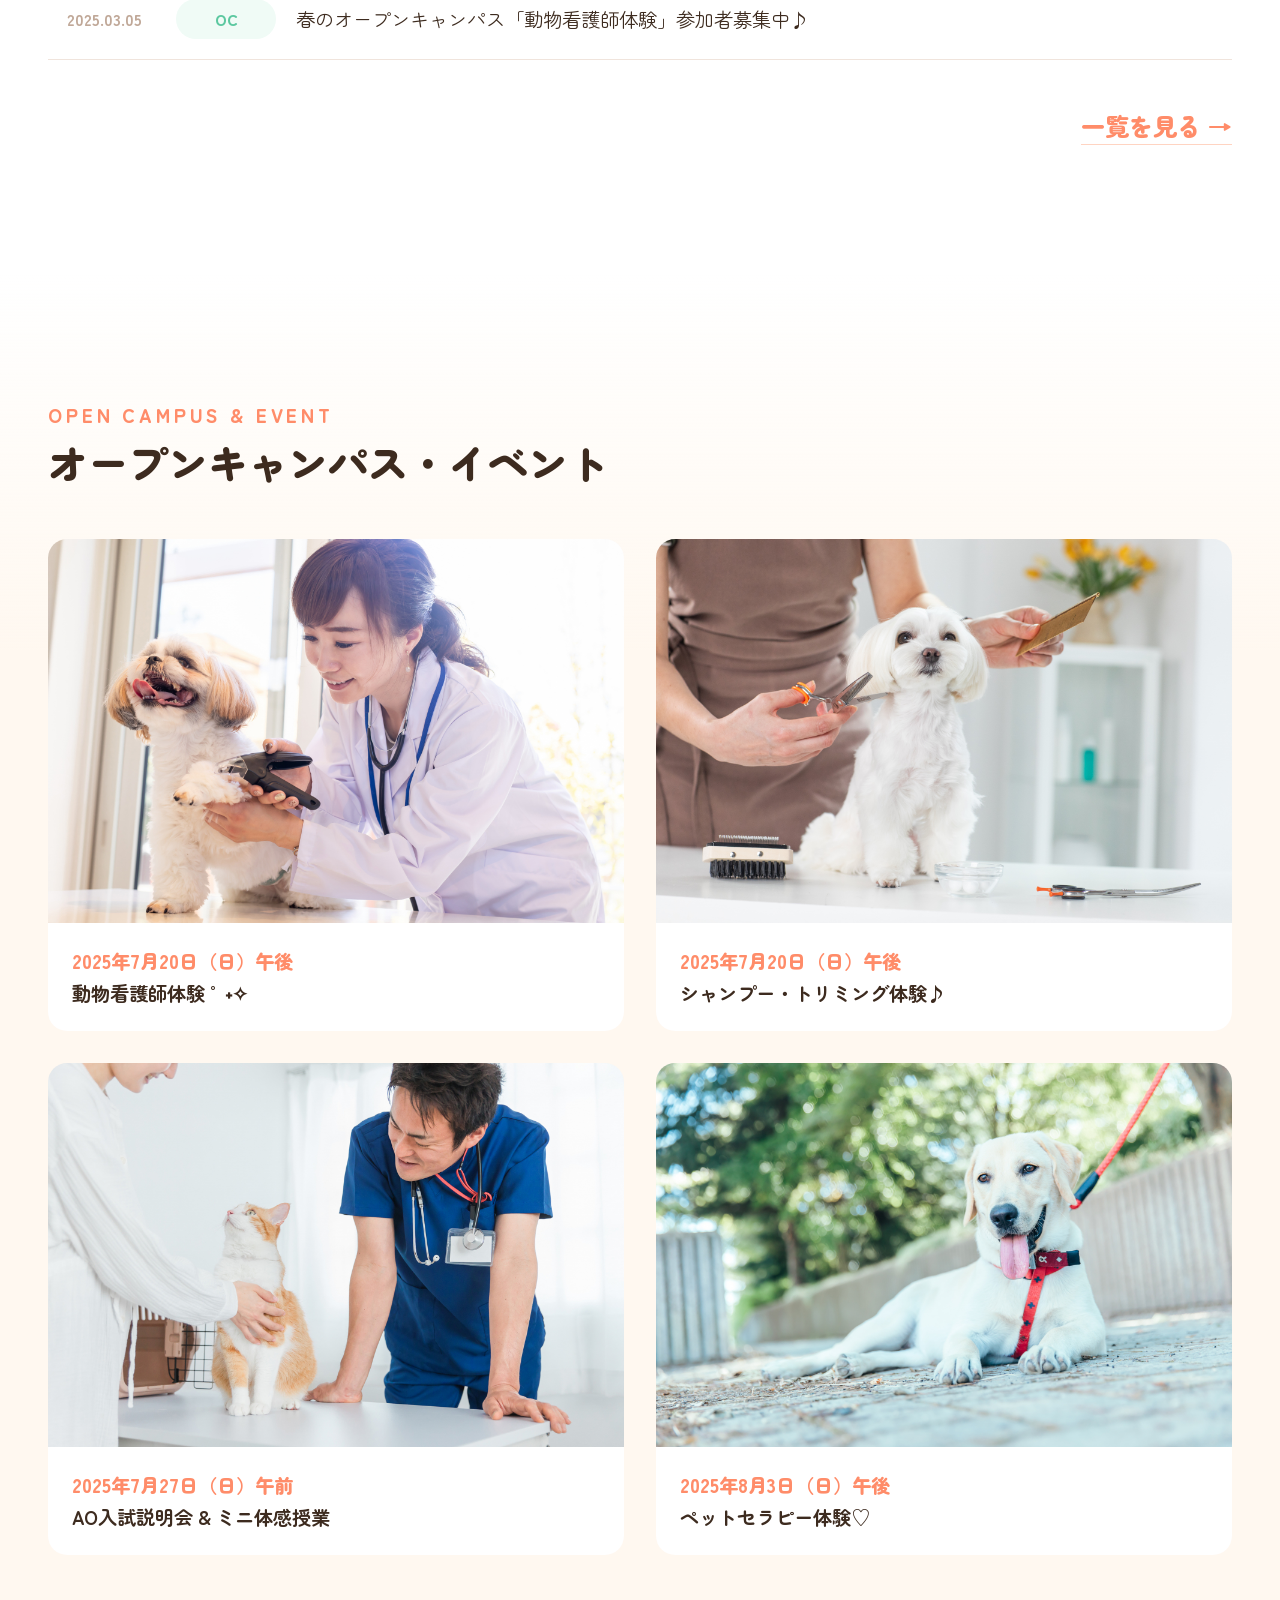
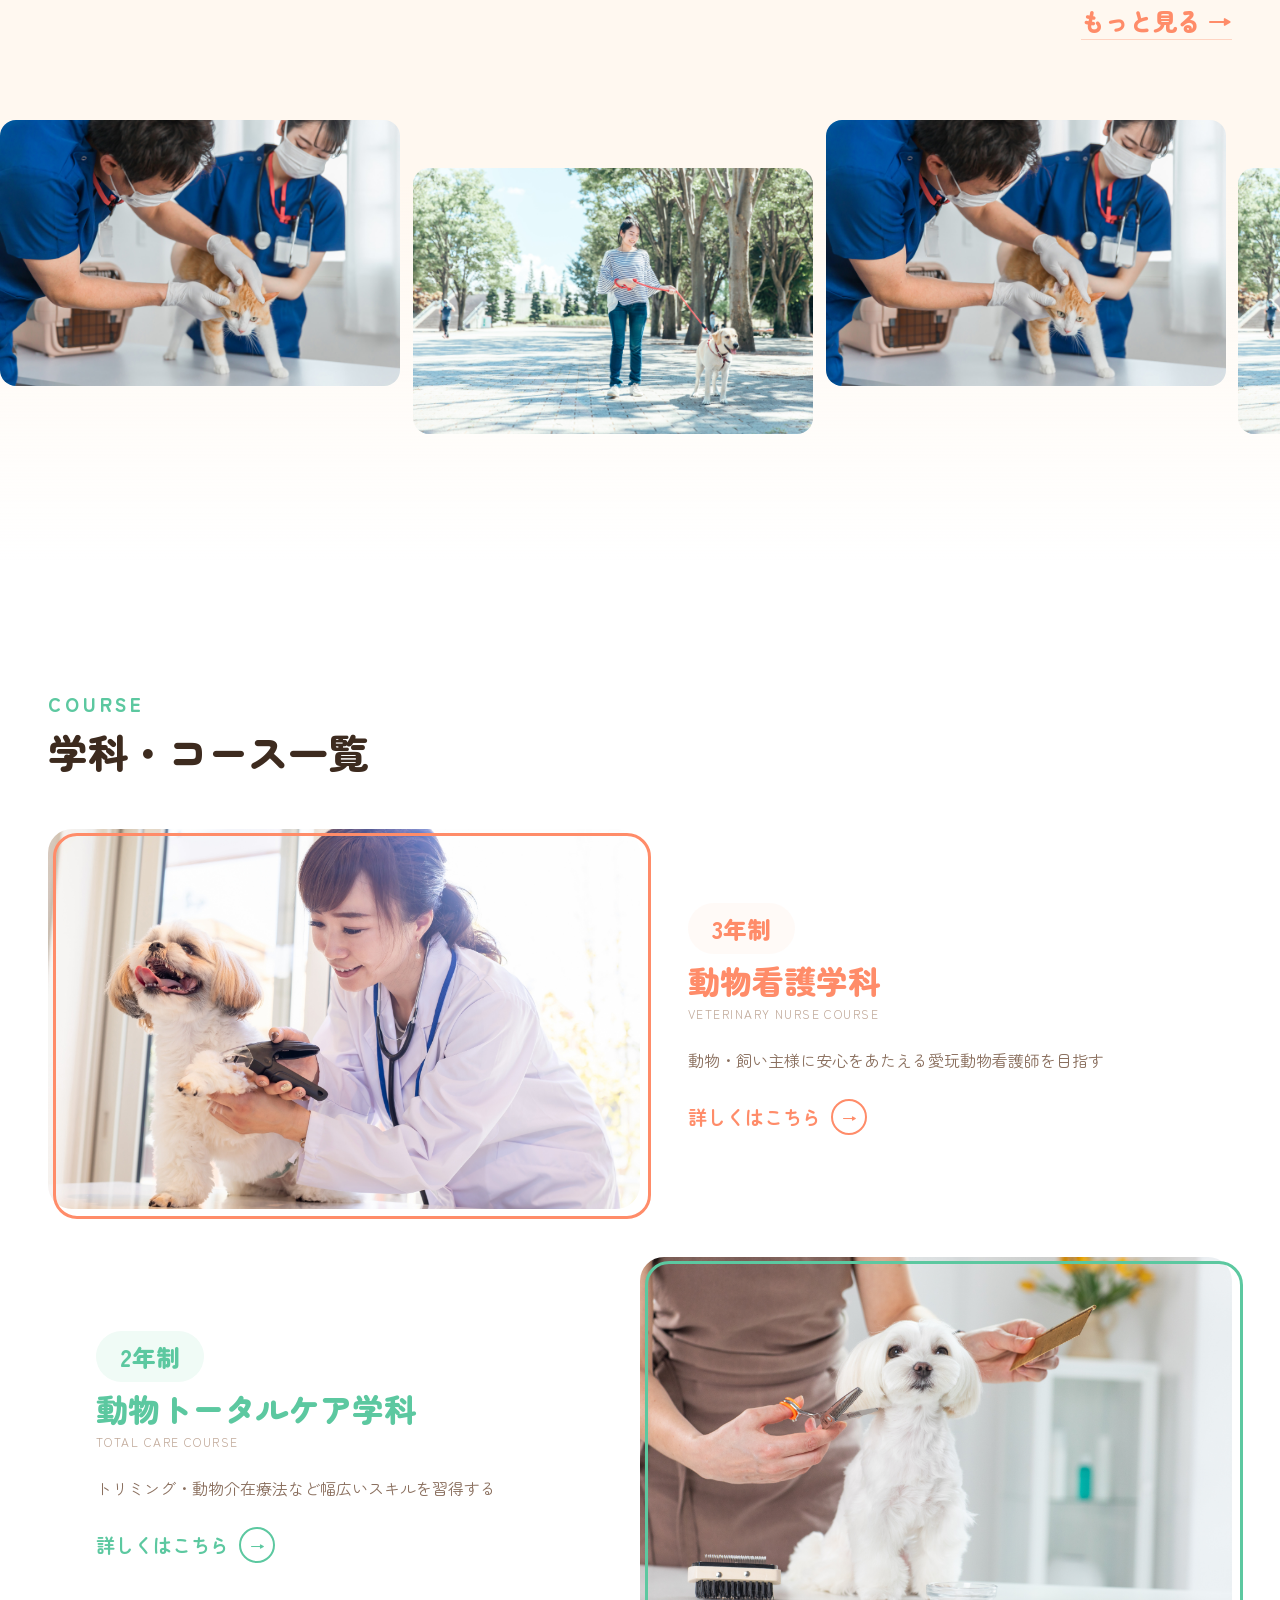
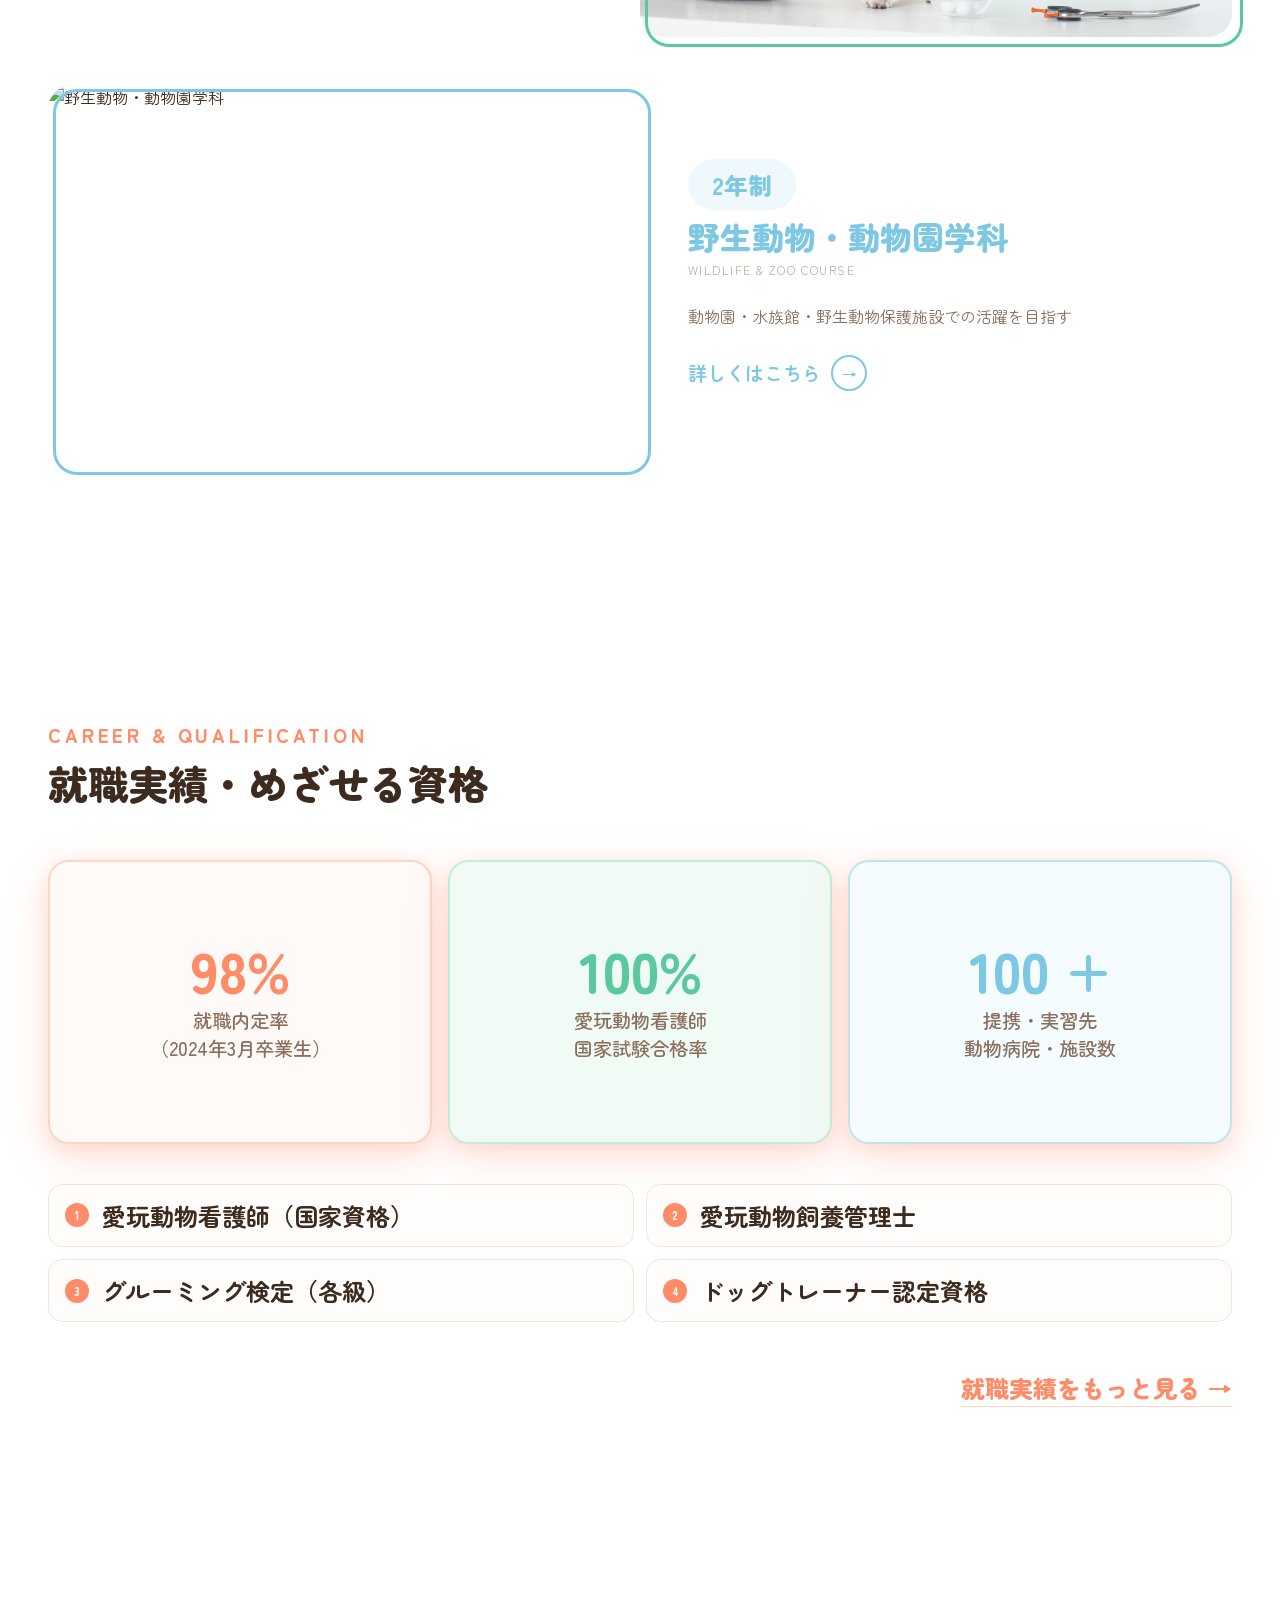
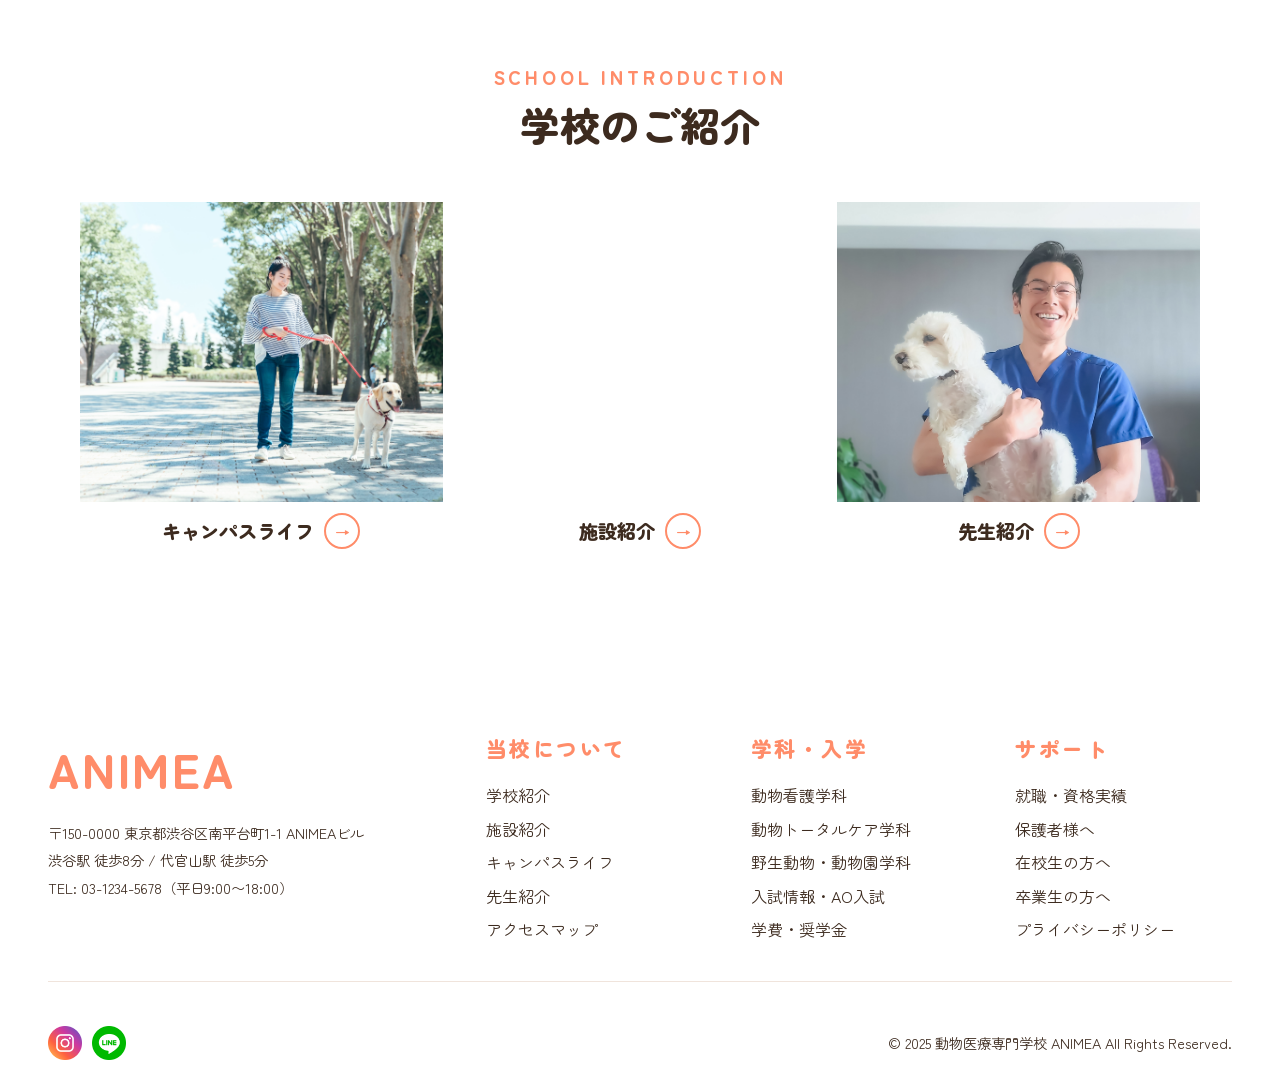
==== commit 2ee73915: "微調整" ====
--- a/index.html
+++ b/index.html
@@ -32,7 +32,6 @@
           <div class="logo-icon"><img src="image/logo.png" alt="ロゴ"></div>
           <div>
             <div class="logo-name">ANIMEA</div>
-            <div class="logo-sub">動物医療専門学校</div>
           </div>
         </a>
         <!-- ハンバーガーボタン（1200px以下で表示） -->
--- a/style.css
+++ b/style.css
@@ -59,7 +59,7 @@
 .header-main {
   display: flex; align-items: center;
   justify-content: space-between;
-  padding: 1rem 2.5rem;
+  padding: 1.5rem 2.5rem;
 }
 
 .logo { display: flex; align-items: center; gap: 0.6rem; }
@@ -174,7 +174,6 @@
 
   .hamburger { display: flex; }
   .header-ctas { display: none; }
-  .header-main { padding: 1rem 1.5rem; }
   /* 以降の既存レスポンシブ設定も 1024px → 1200px に変更 */
 }
 /* global nav */
@@ -321,7 +320,7 @@
 
 .hero-en-catch span {
   font-family: 'Bebas Neue', sans-serif;
-  font-size: clamp(2.8rem, 5.5vw, 5.5rem);
+  font-size: clamp(3.5rem, 6vw, 5.5rem);
   font-weight: 400;
   letter-spacing: 0.04em;
   color: #fff;
@@ -846,6 +845,8 @@
 
 /* レスポンシブ */
 @media (max-width: 768px) {
+  
+  .header-main { padding: 1rem 1.5rem; }
   .course-item,
   .course-item.reverse {
     grid-template-columns: 1fr;
@@ -1102,6 +1103,7 @@
    RESPONSIVE
 =================================================== */
 @media (max-width: 1023px) {
+
   .hero-inner    { flex-direction: column; padding: 0 1rem; }
   .hero-visual   { width: 80%; top: -400px; right: 0; }
   .hero-text     { width: 100%; position: relative; z-index: 10;}
@@ -1118,6 +1120,10 @@
 }
 
 @media (max-width: 767px) {
+  #header        { background: none; }
+  .logo-name     { font-size: 2rem; }
+  .logo-sub      { font-size: 1rem; padding: 70px 0 0; }
+  .hero          { margin-top: 0; padding: 80px 0 0;}
   .hero-visual   { top: -300px; }
   .news-item     { display: block;}
   .news-text     { display: block;}
@@ -1127,4 +1133,7 @@
   .other-grid    { grid-template-columns: 1fr; }
   .ft-top        { grid-template-columns: 1fr; }
   .career-nums   { grid-template-columns: 1fr; }
+}
+@media (max-width: 767px) {
+  .hero          { margin-top: 0; padding: 30rem 0 0;}
 }
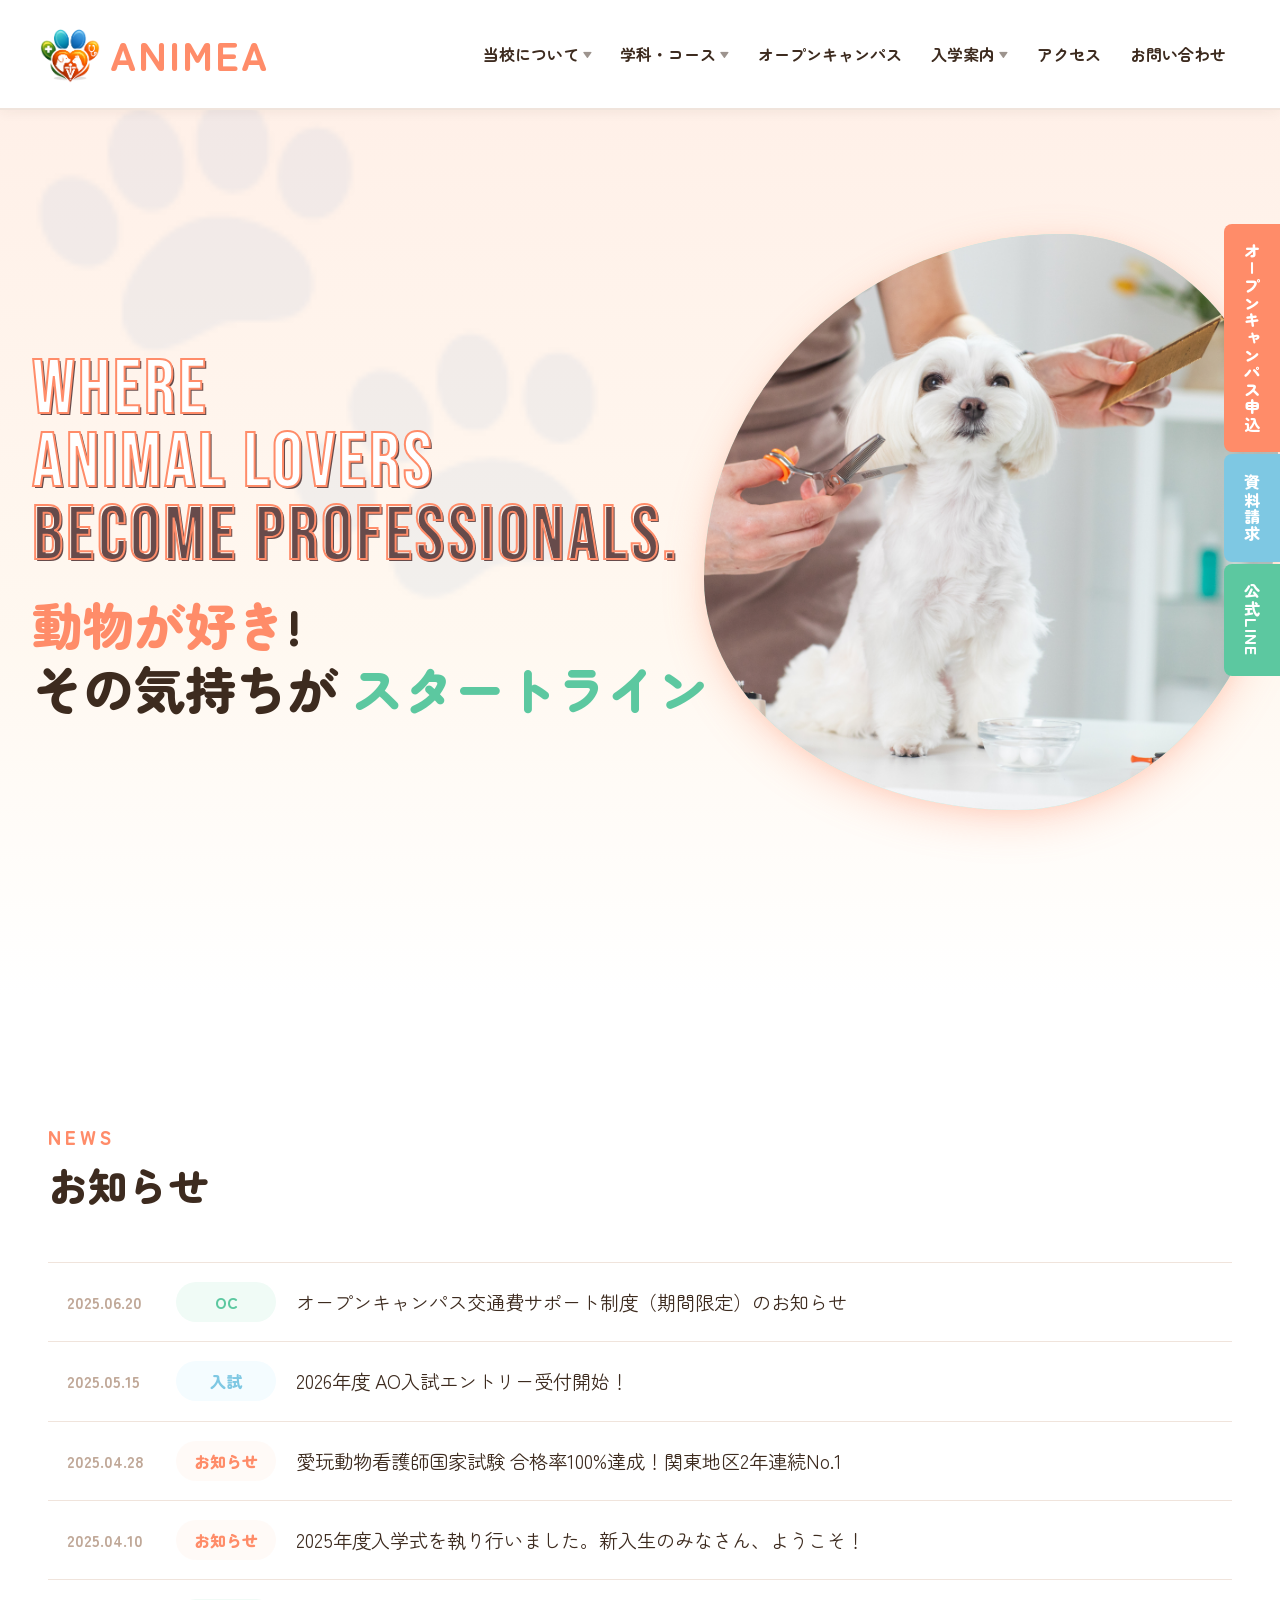
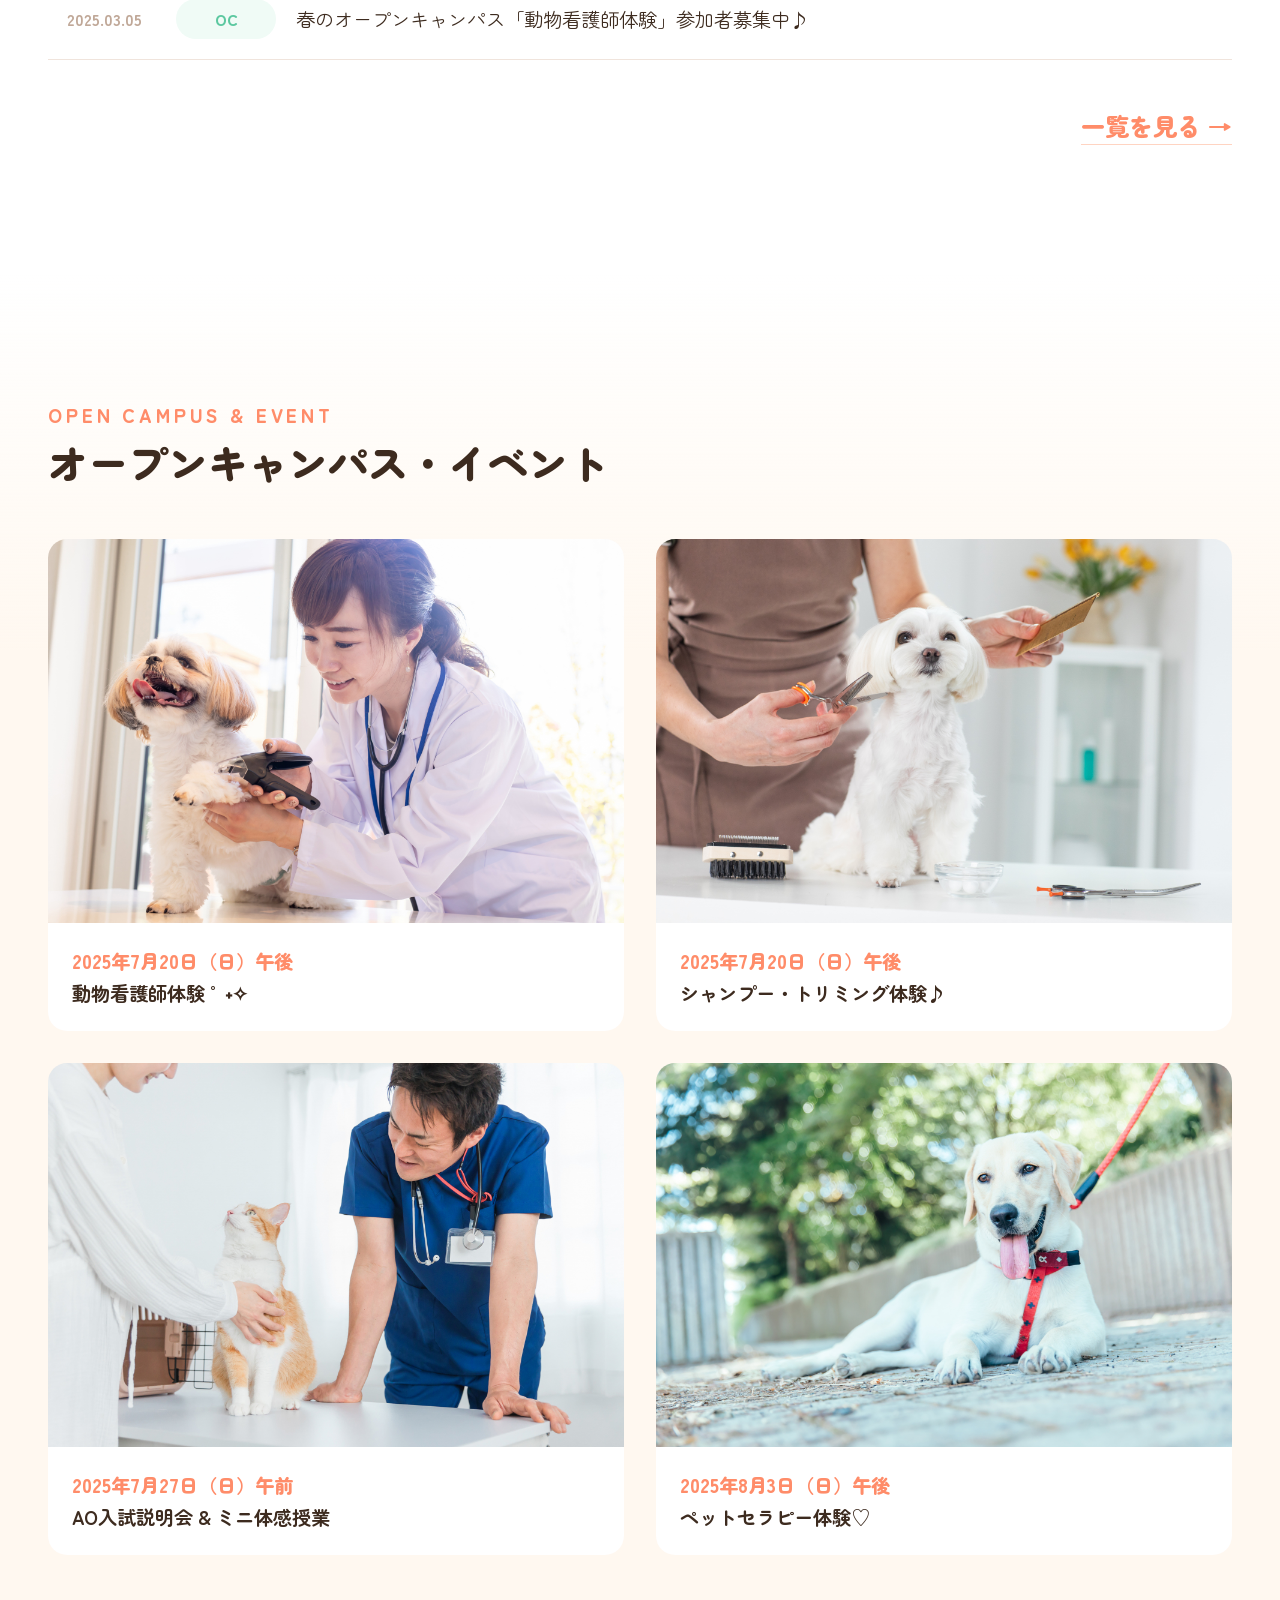
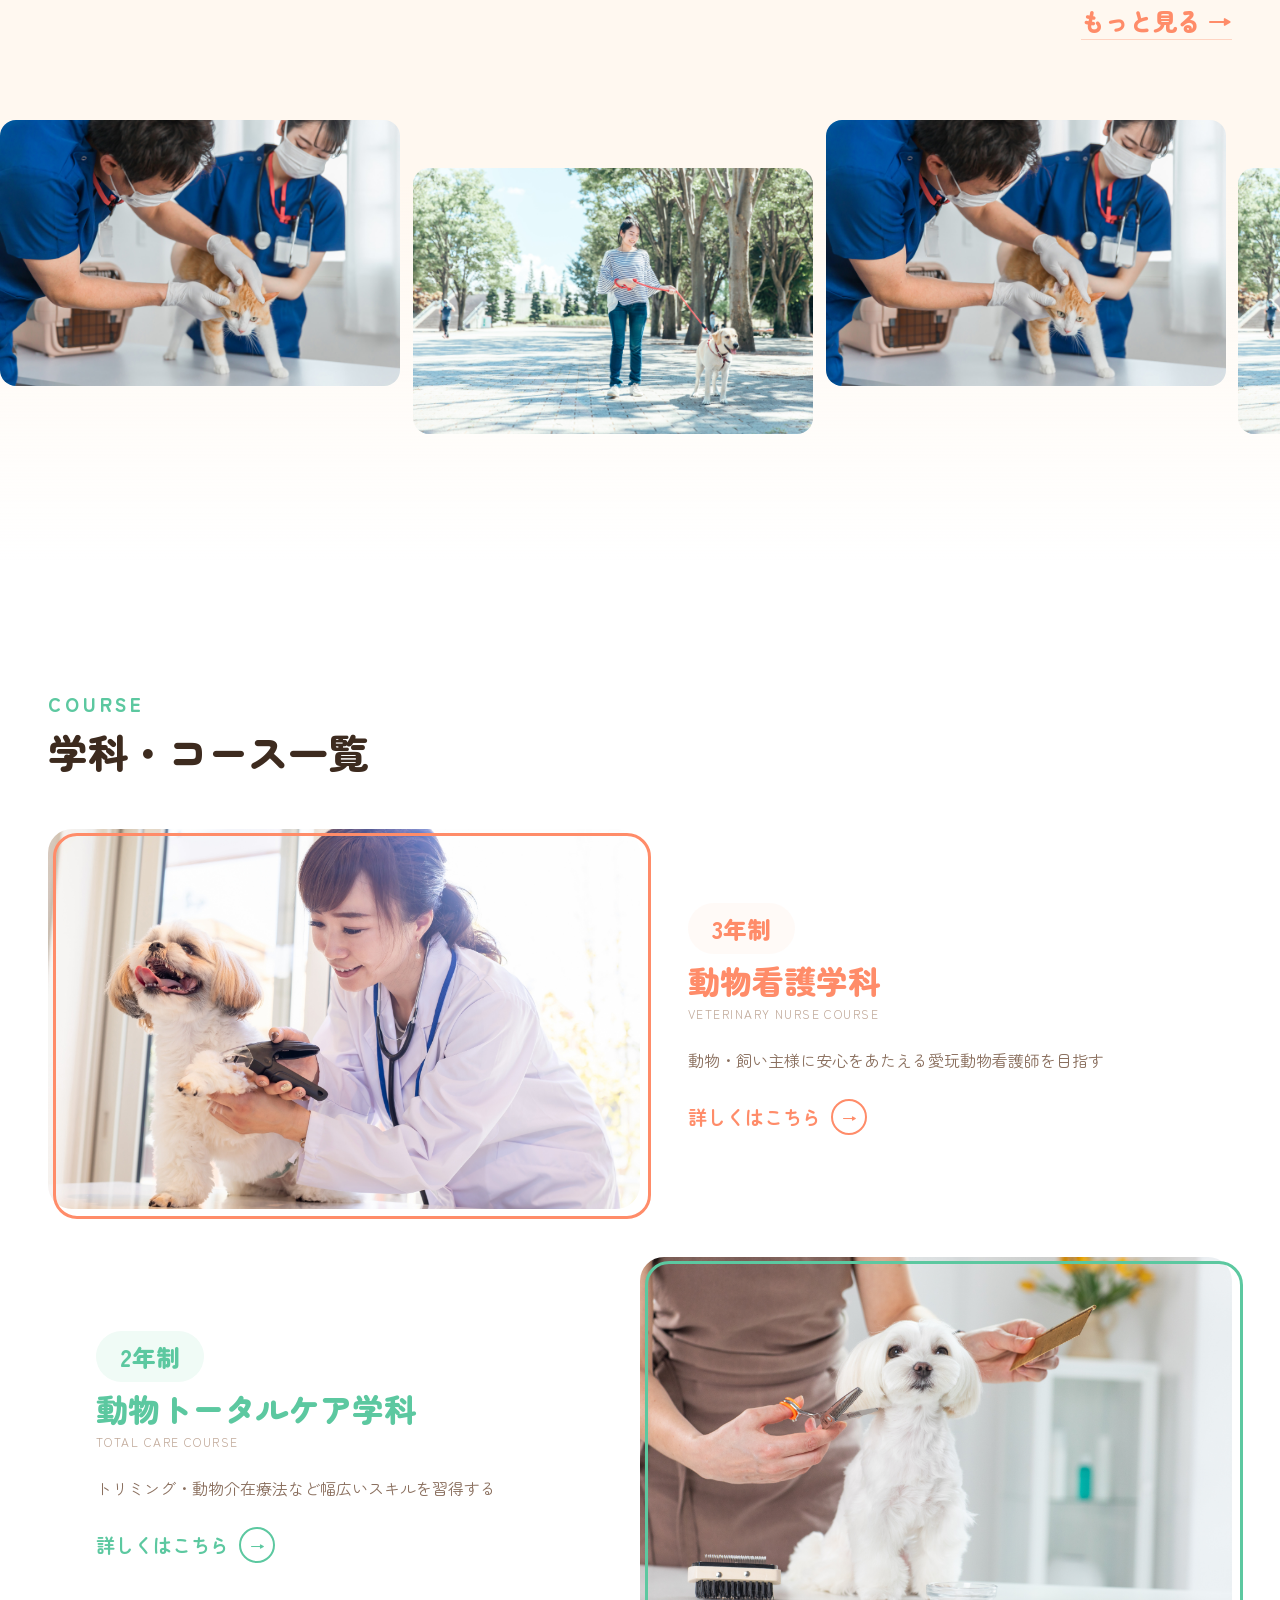
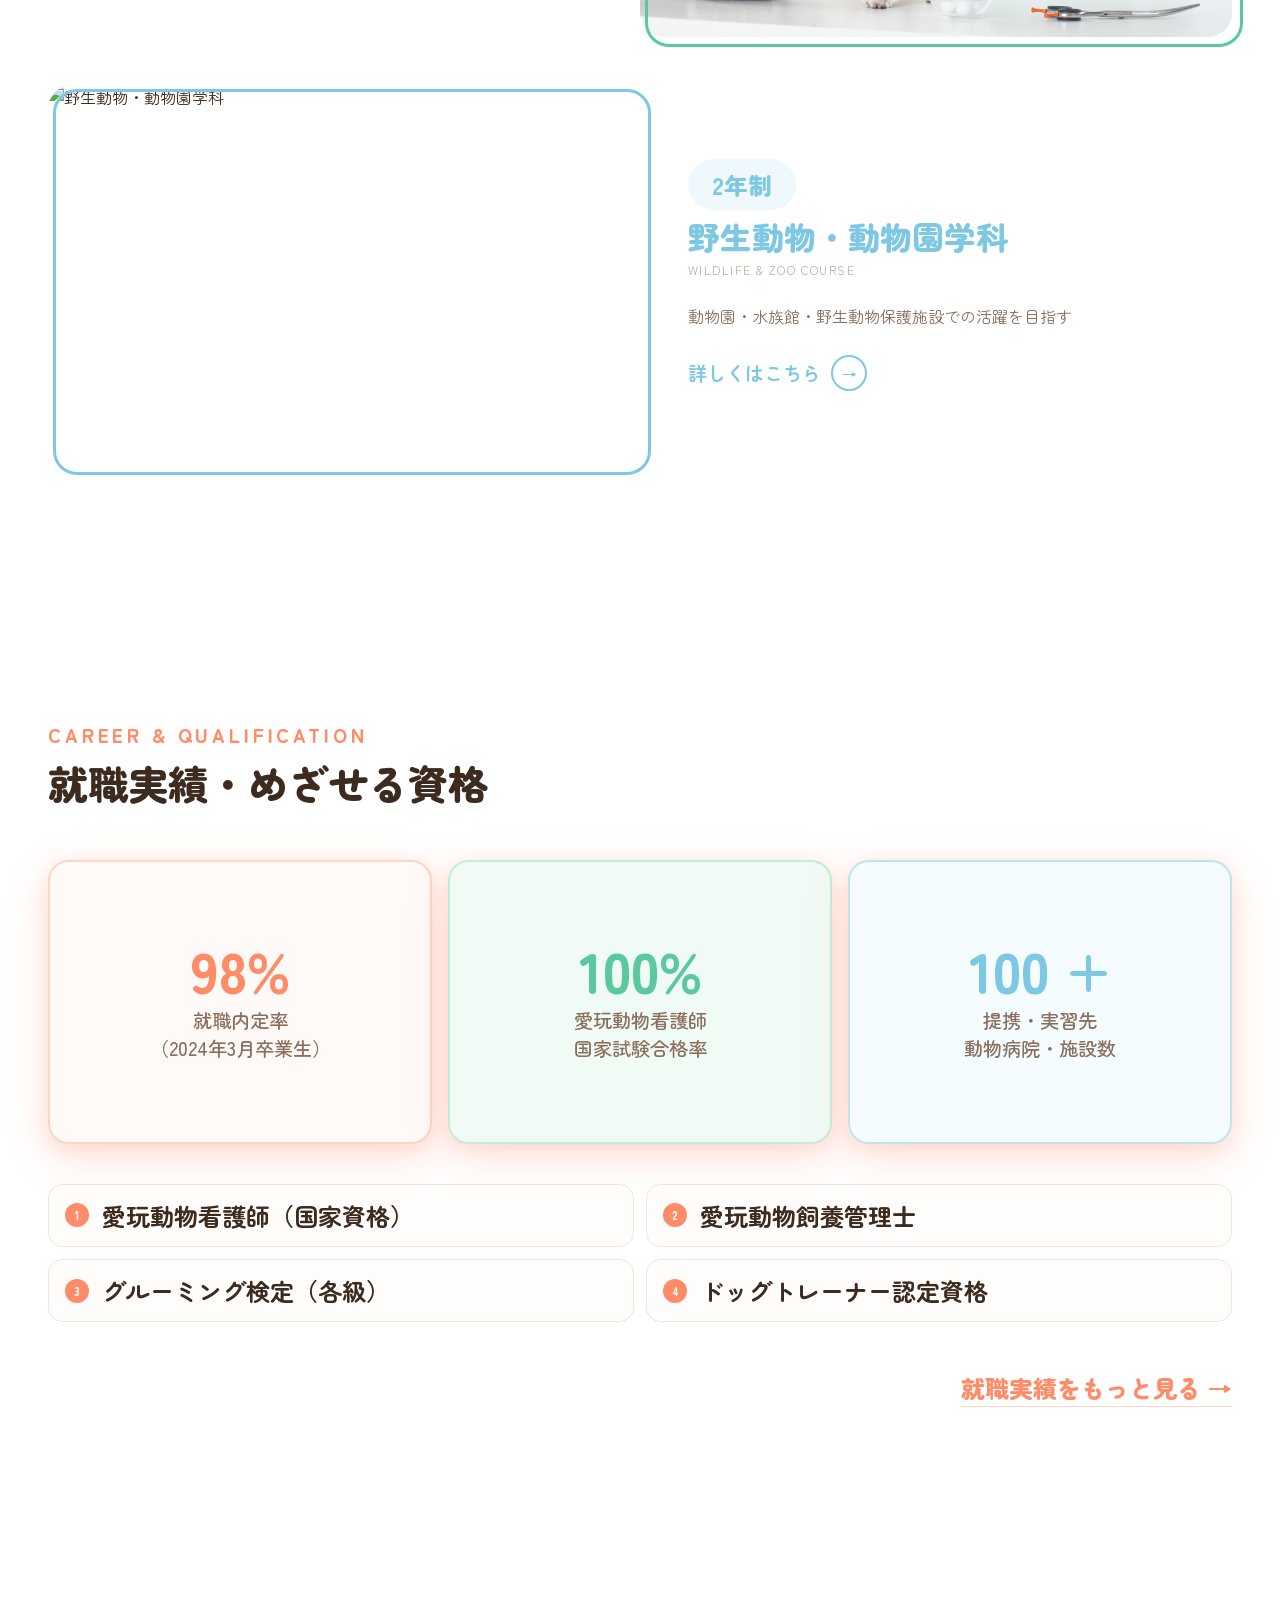
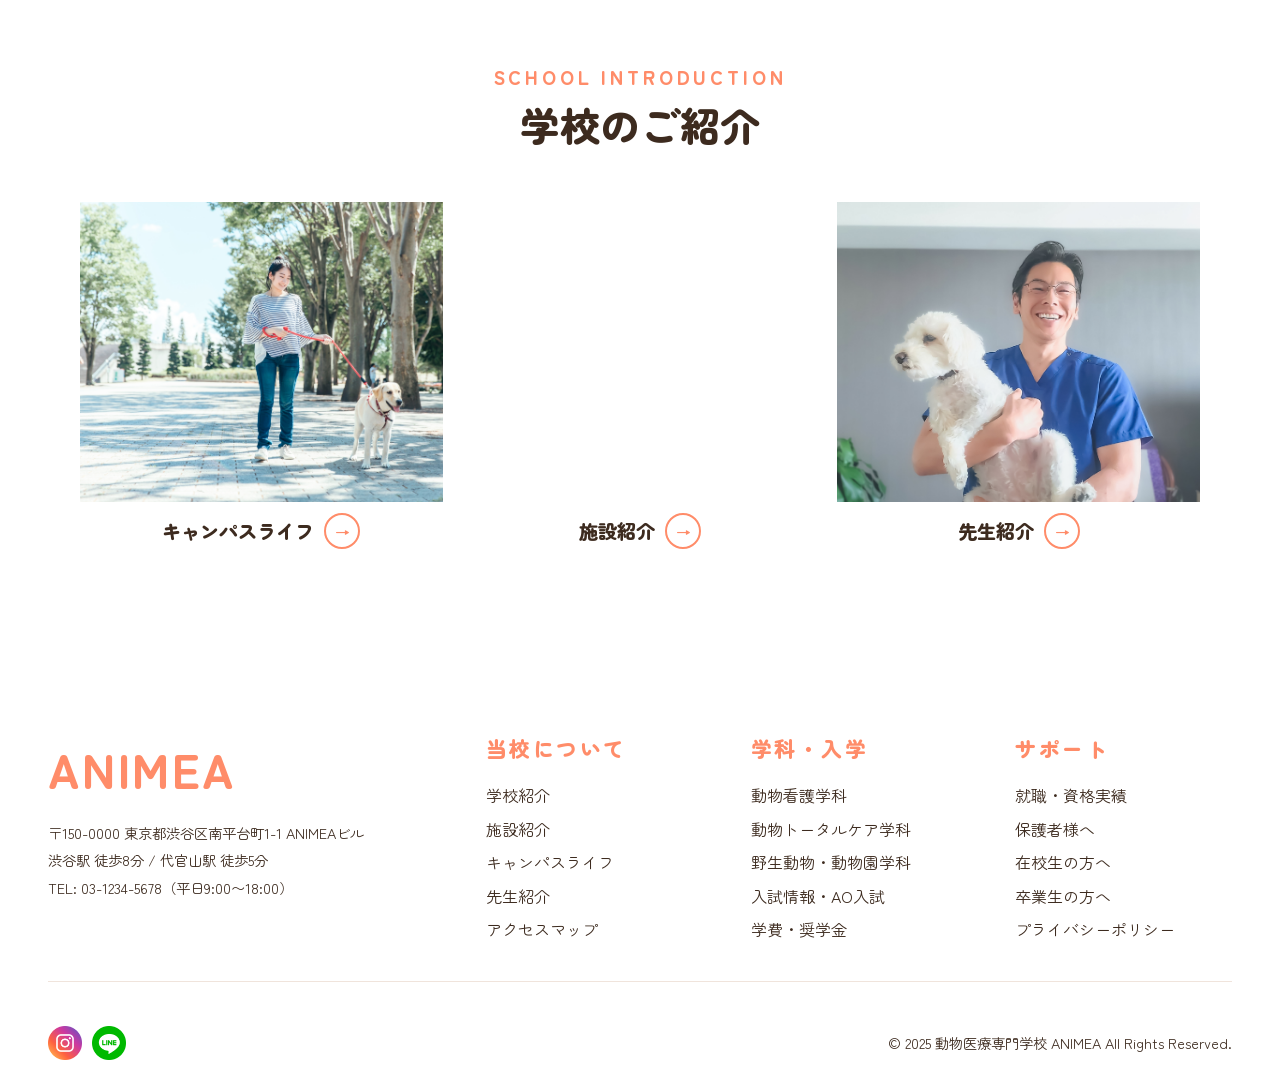
==== commit 524cf855: "下層ページ" ====
--- a/index.html
+++ b/index.html
@@ -1,200 +1,175 @@
 <!doctype html>
 <html lang="ja">
-  <head>
+
+<head>
     <meta charset="UTF-8" />
     <meta name="viewport" content="width=device-width, initial-scale=1.0" />
     <title>動物医療専門学校 ANIMEA</title>
-    <meta
-      name="description"
-      content=" ANIMEAは、動物たちへの愛情をプロフェッショナルな力へと育てる専門学校。<br />
-            あなたの「好き」を仕事にしよう！"
-    />
+    <meta name="description" content=" ANIMEAは、動物たちへの愛情をプロフェッショナルな力へと育てる専門学校。<br />
+            あなたの「好き」を仕事にしよう！" />
     <!-- Google Fonts -->
     <link rel="preconnect" href="https://fonts.googleapis.com" />
     <link rel="preconnect" href="https://fonts.gstatic.com" crossorigin />
-    <link
-      href="https://fonts.googleapis.com/css2?family=Zen+Maru+Gothic&display=swap"
-      rel="stylesheet"
-    />
+    <link href="https://fonts.googleapis.com/css2?family=Zen+Maru+Gothic&display=swap" rel="stylesheet" />
     <link href="https://fonts.googleapis.com/css2?family=Bebas+Neue&display=swap" rel="stylesheet">
     <!-- スタイルシート -->
     <link rel="stylesheet" href="style.css" />
-  </head>
-  <body>
+</head>
+
+<body>
     <!-- ===================================================
      HEADER
 =================================================== -->
     <header id="header">
-      <!-- メインヘッダー行 -->
-      <div class="header-main">
-        <!-- ロゴ -->
-        <a href="/" class="logo">
-          <div class="logo-icon"><img src="image/logo.png" alt="ロゴ"></div>
-          <div>
-            <div class="logo-name">ANIMEA</div>
-          </div>
-        </a>
-        <!-- ハンバーガーボタン（1200px以下で表示） -->
-        <button
-          class="hamburger"
-          id="hamburger"
-          aria-label="メニューを開く"
-          aria-expanded="false"
-        >
+        <!-- メインヘッダー行 -->
+        <div class="header-main">
+            <!-- ロゴ -->
+            <a href="/" class="logo">
+                <div class="logo-icon"><img src="image/logo.png" alt="ロゴ"></div>
+                <div>
+                    <div class="logo-name">ANIMEA</div>
+                </div>
+            </a>
+            <!-- ハンバーガーボタン（1200px以下で表示） -->
+            <button class="hamburger" id="hamburger" aria-label="メニューを開く" aria-expanded="false">
           <span></span>
           <span></span>
           <span></span>
         </button>
-        <!-- グローバルナビ -->
-        <nav class="gnav-wrap" id="gnavWrap">
-          <ul class="gnav">
-            <li>
-              <a href="#">当校について <span class="gnav-arrow">▼</span></a>
-              <div class="dropdown">
-                <a href="#">学校紹介</a>
-                <a href="#">施設紹介</a>
-                <a href="#">キャンパスライフ</a>
-                <a href="#">先生紹介</a>
-                <a href="#">クラブ・課外活動</a>
-              </div>
-            </li>
-            <li>
-              <a href="#">学科・コース <span class="gnav-arrow">▼</span></a>
-              <div class="dropdown">
-                <a href="#">動物看護学科</a>
-                <a href="#">動物トータルケア学科</a>
-                <a href="#">野生動物・動物園学科</a>
-              </div>
-            </li>
-            <li>
-              <a href="#"
-                >オープンキャンパス <span class="gnav-arrow">▼</span></a
+            <!-- グローバルナビ -->
+            <nav class="gnav-wrap" id="gnavWrap">
+                <ul class="gnav">
+                    <li>
+                        <a href="#">当校について <span class="gnav-arrow">▼</span></a>
+                        <div class="dropdown">
+                            <a href="#">学校紹介</a>
+                            <a href="#">施設紹介</a>
+                            <a href="#">キャンパスライフ</a>
+
+                            <a href="#">めざせる資格</a>
+                            <a href="#">就職実績</a>
+                            <a href="#">先生紹介</a>
+                        </div>
+                    </li>
+                    <li>
+                        <a href="#">学科・コース <span class="gnav-arrow">▼</span></a>
+                        <div class="dropdown">
+                            <a href="#">動物看護学科</a>
+                            <a href="#">動物トータルケア学科</a>
+                            <a href="#">野生動物・動物園学科</a>
+                        </div>
+                    </li>
+                    <li>
+                        <a href="#">オープンキャンパス</a
               >
-              <div class="dropdown">
-                <a href="#">OC・イベント一覧</a>
-                <a href="#">オンラインOC</a>
-                <a href="#">学校見学・個別相談</a>
-                <a href="#">進路相談会</a>
-              </div>
-            </li>
-            <li>
-              <a href="#">資格・就職 <span class="gnav-arrow">▼</span></a>
-              <div class="dropdown">
-                <a href="#">めざせる資格</a>
-                <a href="#">就職実績</a>
-                <a href="#">卒業生メッセージ</a>
-              </div>
-            </li>
-            <li>
-              <a href="#">入学案内 <span class="gnav-arrow">▼</span></a>
-              <div class="dropdown">
-                <a href="#">入試情報</a>
-                <a href="#">AO入試</a>
-                <a href="#">募集要項</a>
-                <a href="#">学費・奨学金</a>
-                <a href="#">エントリーフォーム</a>
-              </div>
-            </li>
-            <li><a href="#">アクセス</a></li>
-            <li><a href="#">お問い合わせ</a></li>
-          </ul>
-        </nav>
-      </div>
+
+        </li>
+        <li>
+            <a href="#">入学案内 <span class="gnav-arrow">▼</span></a>
+                        <div class="dropdown">
+                            <a href="#">入試情報</a>
+                            <a href="#">AO入試</a>
+                            <a href="#">募集要項</a>
+                            <a href="#">学費・奨学金</a>
+                            <a href="#">エントリーフォーム</a>
+                        </div>
+                    </li>
+                    <li><a href="#">アクセス</a></li>
+                    <li><a href="#">お問い合わせ</a></li>
+                </ul>
+            </nav>
+        </div>
     </header>
 
     <!-- 固定サイドボタン -->
     <div class="side-btns">
-      <a href="#" class="side-btn side-oc">オープンキャンパス申込</a>
-      <a href="#" class="side-btn side-doc">資料請求</a>
-      <a href="#" class="side-btn side-line">公式LINE</a>
+        <a href="#" class="side-btn side-oc">オープンキャンパス申込</a>
+        <a href="#" class="side-btn side-doc">資料請求</a>
+        <a href="#" class="side-btn side-line">公式LINE</a>
     </div>
 
     <!-- ===================================================
      HERO / メインビジュアル
 =================================================== -->
     <section class="hero">
-      <div class="hero-bg-paw">🐾</div>
-      <div class="hero-inner">
-        <!-- テキスト -->
-        <div class="hero-text">
-          <div class="hero-en-catch">
-  <span>WHERE</span>
-  <span>ANIMAL LOVERS</span>
-  <span class="hero-en-accent">BECOME PROFESSIONALS.</span>
-</div>
-          <h1 class="hero-title">
-            <span class="c-pink">動物が好き</span>!<br />
-            その気持ちが<span class="c-green">スタートライン</span>
-          </h1>
-        </div>
-
-        <!-- ビジュアル -->
-        <div class="hero-visual">
-          <div class="hero-img" id="heroSlider">
-            <div class="hero-slide active">
-              <div class="hero-slide-placeholder slide-bg-1">
-                <img src="image/nursing.jpg" alt="" />
-              </div>
-            </div>
-            <div class="hero-slide">
-              <div class="hero-slide-placeholder slide-bg-2">
-                <img src="image/trimming.jpg" alt="" />
-              </div>
-            </div>
-            <div class="hero-slide">
-              <div class="hero-slide-placeholder slide-bg-2">
-                <img src="image/teacher.jpg" alt="" />
-              </div>
-            </div>
-          
-    </div>
-      </div>
+        <div class="hero-bg-paw">🐾</div>
+        <div class="hero-inner">
+            <!-- テキスト -->
+            <div class="hero-text">
+                <div class="hero-en-catch">
+                    <span>WHERE</span>
+                    <span>ANIMAL LOVERS</span>
+                    <span class="hero-en-accent">BECOME PROFESSIONALS.</span>
+                </div>
+                <h1 class="hero-title">
+                    <span class="c-pink">動物が好き</span>!<br /> その気持ちが
+                    <span class="c-green">スタートライン</span>
+                </h1>
+            </div>
+
+            <!-- ビジュアル -->
+            <div class="hero-visual">
+                <div class="hero-img" id="heroSlider">
+                    <div class="hero-slide active">
+                        <div class="hero-slide-placeholder slide-bg-1">
+                            <img src="image/nursing.jpg" alt="" />
+                        </div>
+                    </div>
+                    <div class="hero-slide">
+                        <div class="hero-slide-placeholder slide-bg-2">
+                            <img src="image/trimming.jpg" alt="" />
+                        </div>
+                    </div>
+                    <div class="hero-slide">
+                        <div class="hero-slide-placeholder slide-bg-2">
+                            <img src="image/teacher.jpg" alt="" />
+                        </div>
+                    </div>
+
+                </div>
+            </div>
     </section>
 
     <!-- ===================================================
      お知らせ
 =================================================== -->
     <section class="section" id="news">
-      <div class="container">
-        <div class="sec-head reveal">
-          <div class="sec-head-left">
-            <div class="sec-en">NEWS</div>
-            <div class="sec-title">お知らせ</div>
-          </div>
-          
-        </div>
-        <div class="news-list reveal">
-          <div class="news-item">
-            <span class="news-date">2025.06.20</span>
-            <span class="news-tag oc">OC</span>
-            <span class="news-text"
-              >オープンキャンパス交通費サポート制度（期間限定）のお知らせ</span
+        <div class="container">
+            <div class="sec-head reveal">
+                <div class="sec-head-left">
+                    <div class="sec-en">NEWS</div>
+                    <div class="sec-title">お知らせ</div>
+                </div>
+
+            </div>
+            <div class="news-list reveal">
+                <div class="news-item">
+                    <span class="news-date">2025.06.20</span>
+                    <span class="news-tag oc">OC</span>
+                    <span class="news-text">オープンキャンパス交通費サポート制度（期間限定）のお知らせ</span
             >
           </div>
           <div class="news-item">
             <span class="news-date">2025.05.15</span>
-            <span class="news-tag nyuushi">入試</span>
-            <span class="news-text">2026年度 AO入試エントリー受付開始！</span>
-          </div>
-          <div class="news-item">
-            <span class="news-date">2025.04.28</span>
-            <span class="news-tag">お知らせ</span>
-            <span class="news-text"
-              >愛玩動物看護師国家試験 合格率100%達成！関東地区2年連続No.1</span
+                    <span class="news-tag nyuushi">入試</span>
+                    <span class="news-text">2026年度 AO入試エントリー受付開始！</span>
+                </div>
+                <div class="news-item">
+                    <span class="news-date">2025.04.28</span>
+                    <span class="news-tag">お知らせ</span>
+                    <span class="news-text">愛玩動物看護師国家試験 合格率100%達成！関東地区2年連続No.1</span
             >
           </div>
           <div class="news-item">
             <span class="news-date">2025.04.10</span>
-            <span class="news-tag">お知らせ</span>
-            <span class="news-text"
-              >2025年度入学式を執り行いました。新入生のみなさん、ようこそ！</span
+                    <span class="news-tag">お知らせ</span>
+                    <span class="news-text">2025年度入学式を執り行いました。新入生のみなさん、ようこそ！</span
             >
           </div>
           <div class="news-item">
             <span class="news-date">2025.03.05</span>
-            <span class="news-tag oc">OC</span>
-            <span class="news-text"
-              >春のオープンキャンパス「動物看護師体験」参加者募集中♪</span
+                    <span class="news-tag oc">OC</span>
+                    <span class="news-text">春のオープンキャンパス「動物看護師体験」参加者募集中♪</span
             >
           </div>
         </div>
@@ -202,8 +177,8 @@
         <a href="#" class="more-link">一覧を見る →</a>
       </div>
       </div>
-      
-      
+
+
     </section>
 
     <!-- ===================================================
@@ -281,7 +256,7 @@
             <img src="image/campus2.jpg" alt="キャンパスの様子" />
           </div>
         </div>
-            
+
     </section>
 
 
@@ -297,7 +272,7 @@
             <div class="sec-title">学科・コース一覧</div>
           </div>
         </div>
-        <div class="course-list"> 
+        <div class="course-list">
           <!-- 動物看護学科 -->
            <div class="course-item reveal d1">
     <div class="course-item-img">
@@ -306,213 +281,212 @@
     <div class="course-item-body">
       <div class="course-item-head" data-color="peach">
         <span class="course-year">3年制</span>
-        <div class="course-name">動物看護学科</div>
-        <div class="course-name-en">VETERINARY NURSE COURSE</div>
-      </div>
-      <p class="course-item-desc">動物・飼い主様に安心をあたえる愛玩動物看護師を目指す</p>
-      <a href="#" class="course-link">詳しくはこちら </a>
-    </div>
-  </div>
-
-  <!-- 動物トータルケア学科 -->
-  <div class="course-item reverse reveal d2">
-    <div class="course-item-img">
-      <img src="image/trimming.jpg" alt="動物トータルケア学科">
-    </div>
-    <div class="course-item-body">
-      <div class="course-item-head" data-color="green">
-        <span class="course-year">2年制</span>
-        <div class="course-name">動物トータルケア学科</div>
-        <div class="course-name-en">TOTAL CARE COURSE</div>
-      </div>
-      <p class="course-item-desc">トリミング・動物介在療法など幅広いスキルを習得する</p>
-      <a href="#" class="course-link g">詳しくはこちら </a>
-    </div>
-  </div>
-
-  <!-- 野生動物・動物園学科 -->
-  <div class="course-item reveal d3">
-    <div class="course-item-img">
-      <img src="image/zoo.jpeg" alt="野生動物・動物園学科">
-    </div>
-    <div class="course-item-body">
-      <div class="course-item-head" data-color="sky">
-        <span class="course-year">2年制</span>
-        <div class="course-name">野生動物・動物園学科</div>
-        <div class="course-name-en">WILDLIFE &amp; ZOO COURSE</div>
-      </div>
-      <p class="course-item-desc">動物園・水族館・野生動物保護施設での活躍を目指す</p>
-      <a href="#" class="course-link s">詳しくはこちら </a>
-    </div>
-  </div>
-
-</div>
-</div>
+                    <div class="course-name">動物看護学科</div>
+                    <div class="course-name-en">VETERINARY NURSE COURSE</div>
+                </div>
+                <p class="course-item-desc">動物・飼い主様に安心をあたえる愛玩動物看護師を目指す</p>
+                <a href="#" class="course-link">詳しくはこちら </a>
+            </div>
+        </div>
+
+        <!-- 動物トータルケア学科 -->
+        <div class="course-item reverse reveal d2">
+            <div class="course-item-img">
+                <img src="image/trimming.jpg" alt="動物トータルケア学科">
+            </div>
+            <div class="course-item-body">
+                <div class="course-item-head" data-color="green">
+                    <span class="course-year">2年制</span>
+                    <div class="course-name">動物トータルケア学科</div>
+                    <div class="course-name-en">TOTAL CARE COURSE</div>
+                </div>
+                <p class="course-item-desc">トリミング・動物介在療法など幅広いスキルを習得する</p>
+                <a href="#" class="course-link g">詳しくはこちら </a>
+            </div>
+        </div>
+
+        <!-- 野生動物・動物園学科 -->
+        <div class="course-item reveal d3">
+            <div class="course-item-img">
+                <img src="image/zoo.jpeg" alt="野生動物・動物園学科">
+            </div>
+            <div class="course-item-body">
+                <div class="course-item-head" data-color="sky">
+                    <span class="course-year">2年制</span>
+                    <div class="course-name">野生動物・動物園学科</div>
+                    <div class="course-name-en">WILDLIFE &amp; ZOO COURSE</div>
+                </div>
+                <p class="course-item-desc">動物園・水族館・野生動物保護施設での活躍を目指す</p>
+                <a href="#" class="course-link s">詳しくはこちら </a>
+            </div>
+        </div>
+
+        </div>
+        </div>
     </section>
 
     <!-- ===================================================
      就職・資格実績
 =================================================== -->
     <section class="section" id="career">
-      <div class="container">
-        <div class="sec-head reveal">
-          <div class="sec-head-left">
-            <div class="sec-en">CAREER &amp; QUALIFICATION</div>
-            <div class="sec-title">就職実績・めざせる資格</div>
-          </div>
-        </div>
-        <div class="career-inner">
-          <!-- 数字 -->
-          <div class="reveal">
-            <div class="career-nums">
-              <div class="cnum-card">
-                <div class="cnum-n">98%</div>
-                <div class="cnum-l">就職内定率<br />（2024年3月卒業生）</div>
-              </div>
-              <div class="cnum-card g">
-                <div class="cnum-n">100%</div>
-                <div class="cnum-l">愛玩動物看護師<br />国家試験合格率</div>
-              </div>
-              <div class="cnum-card s">
-                <div class="cnum-n">100 +</div>
-                <div class="cnum-l">提携・実習先<br />動物病院・施設数</div>
-              </div>
-          </div>
-
-          <!-- 資格 -->
-          <div class="reveal">
-            <div class="qual-list">
-              <div class="qual-item">
-                <div class="qual-num">1</div>
-                <div class="qual-name">愛玩動物看護師（国家資格）</div>
-              </div>
-              <div class="qual-item">
-                <div class="qual-num">2</div>
-                <div class="qual-name">愛玩動物飼養管理士</div>
-              </div>
-              <div class="qual-item">
-                <div class="qual-num">3</div>
-                <div class="qual-name">グルーミング検定（各級）</div>
-              </div>
-              <div class="qual-item">
-                <div class="qual-num">4</div>
-                <div class="qual-name">ドッグトレーナー認定資格</div>
-              </div>
-            </div>
-          </div>
-        </div>
-        <div style="text-align: right; margin-top: 3rem">
-        <a href="#" class="more-link">就職実績をもっと見る →</a>
-      </div>
-      </div>
-      
+        <div class="container">
+            <div class="sec-head reveal">
+                <div class="sec-head-left">
+                    <div class="sec-en">CAREER &amp; QUALIFICATION</div>
+                    <div class="sec-title">就職実績・めざせる資格</div>
+                </div>
+            </div>
+            <div class="career-inner">
+                <!-- 数字 -->
+                <div class="reveal">
+                    <div class="career-nums">
+                        <div class="cnum-card">
+                            <div class="cnum-n">98%</div>
+                            <div class="cnum-l">就職内定率<br />（2024年3月卒業生）</div>
+                        </div>
+                        <div class="cnum-card g">
+                            <div class="cnum-n">100%</div>
+                            <div class="cnum-l">愛玩動物看護師<br />国家試験合格率</div>
+                        </div>
+                        <div class="cnum-card s">
+                            <div class="cnum-n">100 +</div>
+                            <div class="cnum-l">提携・実習先<br />動物病院・施設数</div>
+                        </div>
+                    </div>
+
+                    <!-- 資格 -->
+                    <div class="reveal">
+                        <div class="qual-list">
+                            <div class="qual-item">
+                                <div class="qual-num">1</div>
+                                <div class="qual-name">愛玩動物看護師（国家資格）</div>
+                            </div>
+                            <div class="qual-item">
+                                <div class="qual-num">2</div>
+                                <div class="qual-name">愛玩動物飼養管理士</div>
+                            </div>
+                            <div class="qual-item">
+                                <div class="qual-num">3</div>
+                                <div class="qual-name">グルーミング検定（各級）</div>
+                            </div>
+                            <div class="qual-item">
+                                <div class="qual-num">4</div>
+                                <div class="qual-name">ドッグトレーナー認定資格</div>
+                            </div>
+                        </div>
+                    </div>
+                </div>
+                <div style="text-align: right; margin-top: 3rem">
+                    <a href="#" class="more-link">就職実績をもっと見る →</a>
+                </div>
+            </div>
+
     </section>
 
     <!-- ===================================================
     キャンパスライフ ナビバナー
 　　=================================================== -->
     <section class="section" id="campus-links">
-      <div class="container">
-        <div class="sec-head campus reveal">
-          <div class="sec-head-left">
-            <div class="sec-en">SCHOOL INTRODUCTION</div>
-            <div class="sec-title">学校のご紹介</div>
-          </div>
-        </div>
-        <div class="campus-grid">
-          <a href="#" class="campus-btn reveal d1">
-            <div class="campus-btn-icon">
-              <img src="image/campus2.jpg" alt="" />
-            </div>
-            <div class="campus-btn-ja">キャンパスライフ</div>
-          </a>
-          <a href="#" class="campus-btn reveal d2">
-            <div class="campus-btn-icon">
-              <img src="image/facility.jpeg" alt="" />
-            </div>
-            <div class="campus-btn-ja">施設紹介</div>
-          </a>
-          <a href="#" class="campus-btn reveal d3">
-            <div class="campus-btn-icon">
-              <img src="image/teacher.jpg" alt="" />
-            </div>
-            <div class="campus-btn-ja">先生紹介</div>
-          </a>
-        </div>
-      </div>
+        <div class="container">
+            <div class="sec-head campus reveal">
+                <div class="sec-head-left">
+                    <div class="sec-en">SCHOOL INTRODUCTION</div>
+                    <div class="sec-title">学校のご紹介</div>
+                </div>
+            </div>
+            <div class="campus-grid">
+                <a href="#" class="campus-btn reveal d1">
+                    <div class="campus-btn-icon">
+                        <img src="image/campus2.jpg" alt="" />
+                    </div>
+                    <div class="campus-btn-ja">キャンパスライフ</div>
+                </a>
+                <a href="#" class="campus-btn reveal d2">
+                    <div class="campus-btn-icon">
+                        <img src="image/facility.jpeg" alt="" />
+                    </div>
+                    <div class="campus-btn-ja">施設紹介</div>
+                </a>
+                <a href="#" class="campus-btn reveal d3">
+                    <div class="campus-btn-icon">
+                        <img src="image/teacher.jpg" alt="" />
+                    </div>
+                    <div class="campus-btn-ja">先生紹介</div>
+                </a>
+            </div>
+        </div>
     </section>
 
     <!-- ===================================================
      FOOTER
 =================================================== -->
     <footer>
-      <div class="ft-inner">
-        <div class="ft-top">
-          <!-- ブランド -->
-          <div>
-            <div class="ft-logo">
-              <div class="ft-logo-name">ANIMEA</div>
-            </div>
-            <p class="ft-address">
-              〒150-0000 東京都渋谷区南平台町1-1 ANIMEAビル<br />
-              渋谷駅 徒歩8分 / 代官山駅 徒歩5分<br />
-              TEL: 03-1234-5678（平日9:00〜18:00）<br />
-            </p>
-          </div>
-
-          <!-- リンク：当校について -->
-          <div>
-            <div class="ft-col-title">当校について</div>
-            <ul class="ft-col-links">
-              <li><a href="#">学校紹介</a></li>
-              <li><a href="#">施設紹介</a></li>
-              <li><a href="#">キャンパスライフ</a></li>
-              <li><a href="#">先生紹介</a></li>
-              <li><a href="#">アクセスマップ</a></li>
-            </ul>
-          </div>
-
-          <!-- リンク：学科・入学 -->
-          <div>
-            <div class="ft-col-title">学科・入学</div>
-            <ul class="ft-col-links">
-              <li><a href="#">動物看護学科</a></li>
-              <li><a href="#">動物トータルケア学科</a></li>
-              <li><a href="#">野生動物・動物園学科</a></li>
-              <li><a href="#">入試情報・AO入試</a></li>
-              <li><a href="#">学費・奨学金</a></li>
-            </ul>
-          </div>
-
-          <!-- リンク：サポート -->
-          <div>
-            <div class="ft-col-title">サポート</div>
-            <ul class="ft-col-links">
-              <li><a href="#">就職・資格実績</a></li>
-              <li><a href="#">保護者様へ</a></li>
-              <li><a href="#">在校生の方へ</a></li>
-              <li><a href="#">卒業生の方へ</a></li>
-              <li><a href="#">プライバシーポリシー</a></li>
-            </ul>
-          </div>
-        </div>
-
-        <!-- コピーライト -->
-        <div class="ft-bottom">
-          <div class="ft-sns">
-            <a href="#">
-              <img src="image/instagram_logo.png" alt="公式Instagram" />
-            </a>
-            <a href="#">
-              <img src="image/line_logo_icon.png" alt="公式LINE" />
-            </a>
-          </div>
-          <div>© 2025 動物医療専門学校 ANIMEA All Rights Reserved.</div>
-        </div>
-      </div>
+        <div class="ft-inner">
+            <div class="ft-top">
+                <!-- ブランド -->
+                <div>
+                    <div class="ft-logo">
+                        <div class="ft-logo-name">ANIMEA</div>
+                    </div>
+                    <p class="ft-address">
+                        〒150-0000 東京都渋谷区南平台町1-1 ANIMEAビル<br /> 渋谷駅 徒歩8分 / 代官山駅 徒歩5分<br /> TEL: 03-1234-5678（平日9:00〜18:00）<br />
+                    </p>
+                </div>
+
+                <!-- リンク：当校について -->
+                <div>
+                    <div class="ft-col-title">当校について</div>
+                    <ul class="ft-col-links">
+                        <li><a href="#">学校紹介</a></li>
+                        <li><a href="#">施設紹介</a></li>
+                        <li><a href="#">キャンパスライフ</a></li>
+                        <li><a href="#">先生紹介</a></li>
+                        <li><a href="#">アクセスマップ</a></li>
+                    </ul>
+                </div>
+
+                <!-- リンク：学科・入学 -->
+                <div>
+                    <div class="ft-col-title">学科・入学</div>
+                    <ul class="ft-col-links">
+                        <li><a href="#">動物看護学科</a></li>
+                        <li><a href="#">動物トータルケア学科</a></li>
+                        <li><a href="#">野生動物・動物園学科</a></li>
+                        <li><a href="#">入試情報・AO入試</a></li>
+                        <li><a href="#">学費・奨学金</a></li>
+                    </ul>
+                </div>
+
+                <!-- リンク：サポート -->
+                <div>
+                    <div class="ft-col-title">サポート</div>
+                    <ul class="ft-col-links">
+                        <li><a href="#">就職・資格実績</a></li>
+                        <li><a href="#">保護者様へ</a></li>
+                        <li><a href="#">在校生の方へ</a></li>
+                        <li><a href="#">卒業生の方へ</a></li>
+                        <li><a href="#">プライバシーポリシー</a></li>
+                    </ul>
+                </div>
+            </div>
+
+            <!-- コピーライト -->
+            <div class="ft-bottom">
+                <div class="ft-sns">
+                    <a href="#">
+                        <img src="image/instagram_logo.png" alt="公式Instagram" />
+                    </a>
+                    <a href="#">
+                        <img src="image/line_logo_icon.png" alt="公式LINE" />
+                    </a>
+                </div>
+                <div>© 2025 動物医療専門学校 ANIMEA All Rights Reserved.</div>
+            </div>
+        </div>
     </footer>
 
     <!-- JavaScript -->
     <script src="script.js"></script>
-  </body>
-</html>
+</body>
+
+</html>
